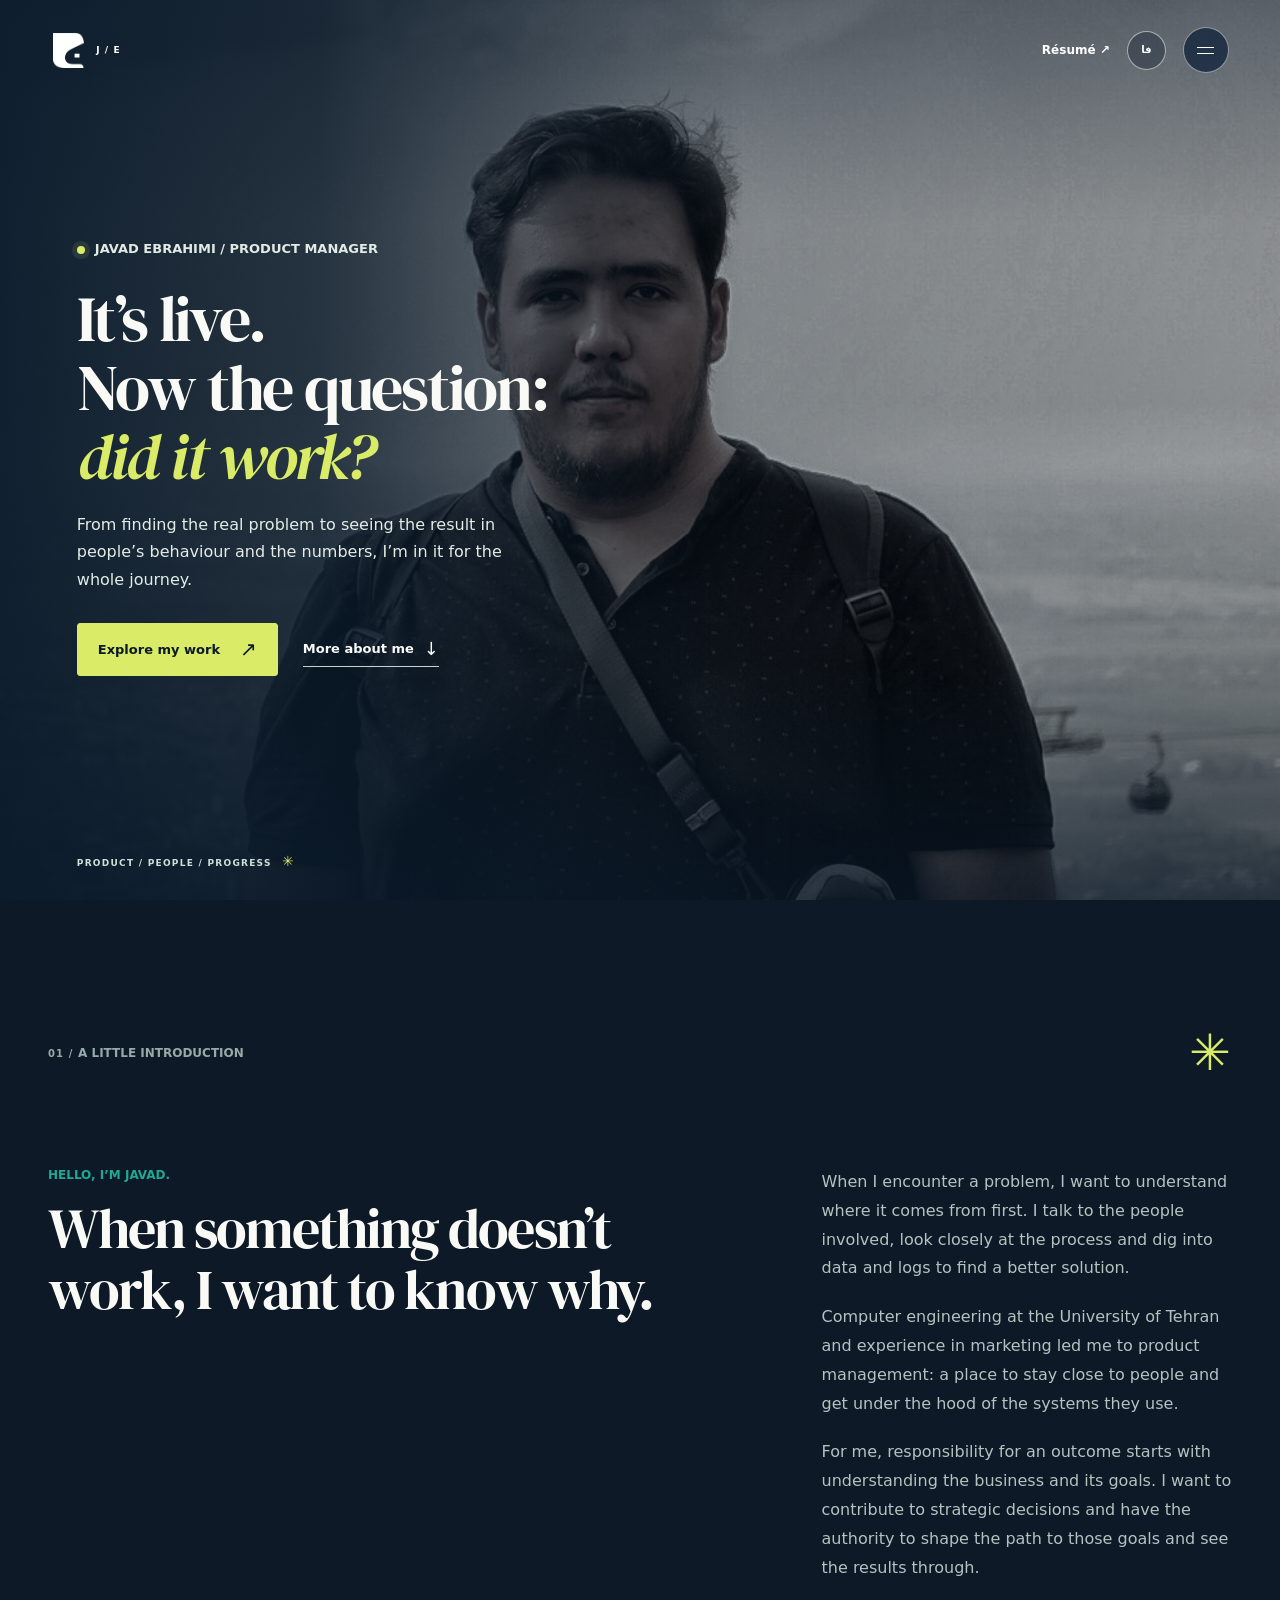
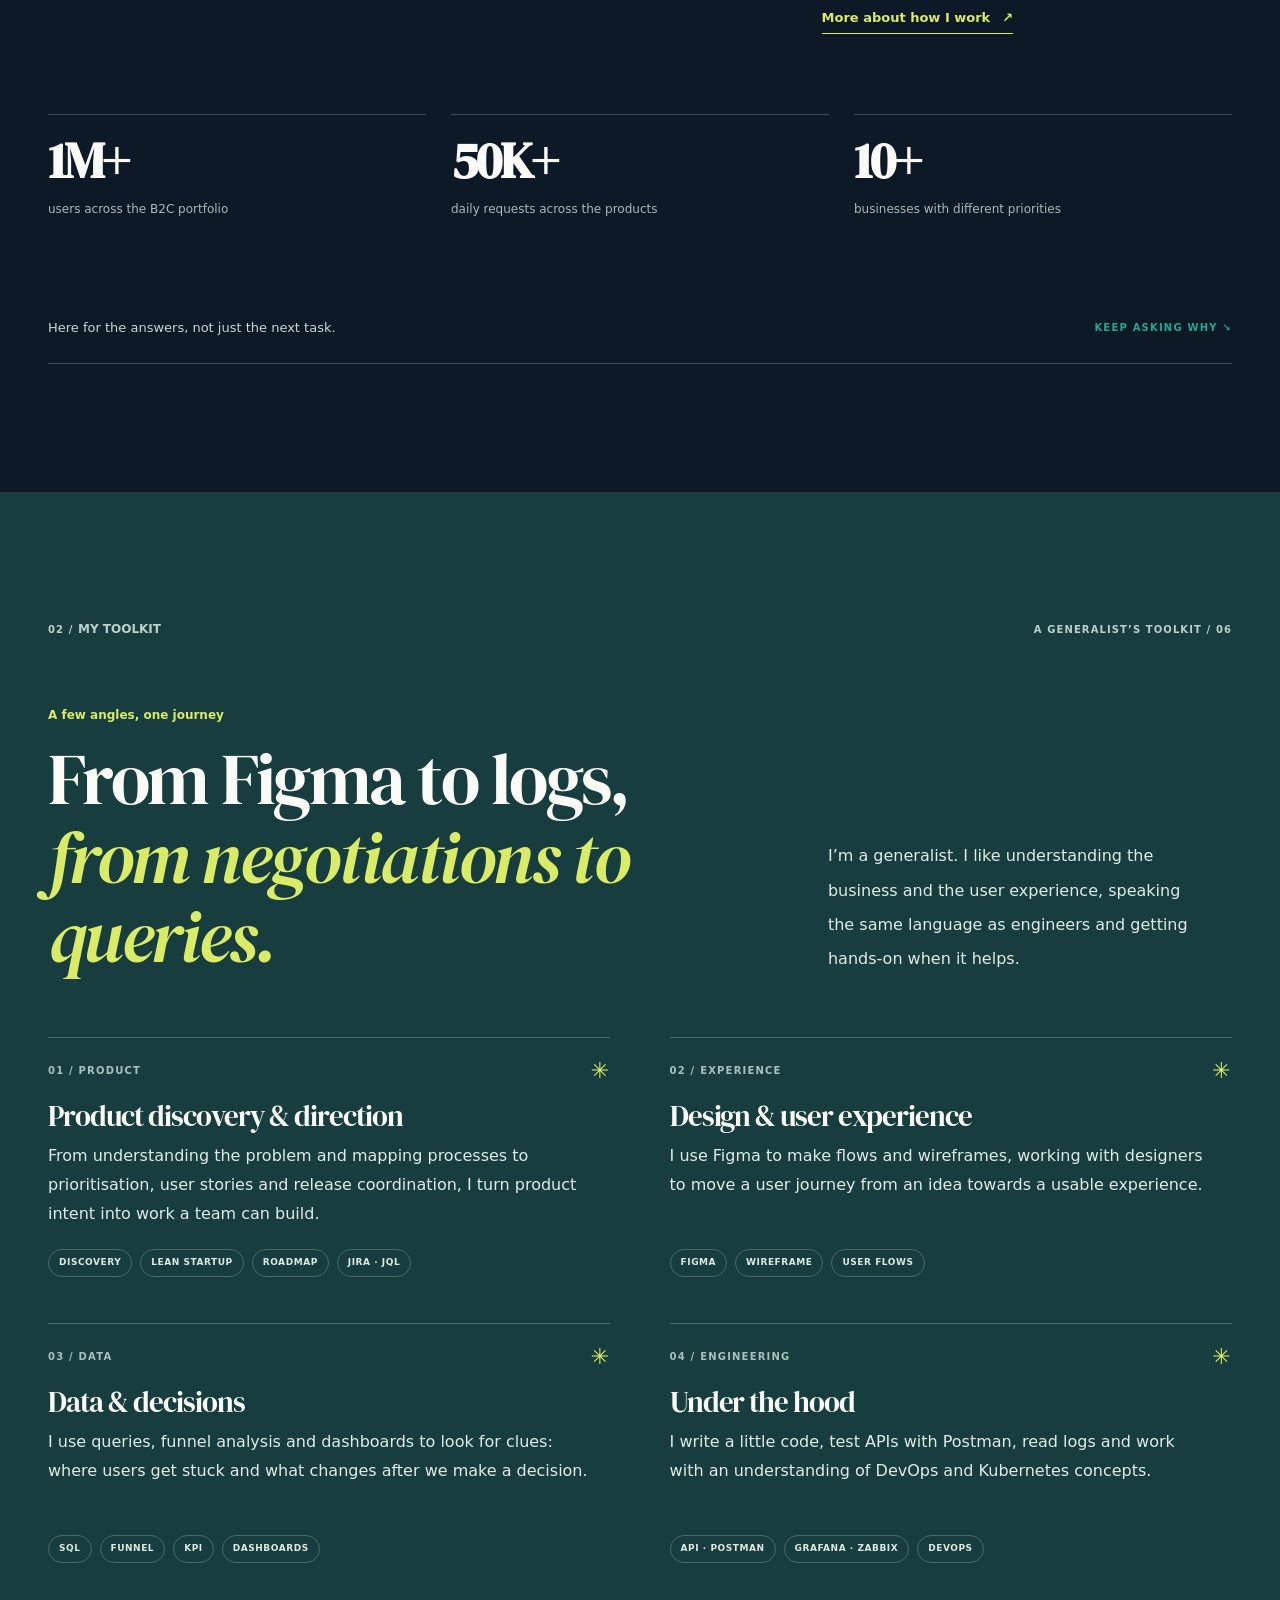
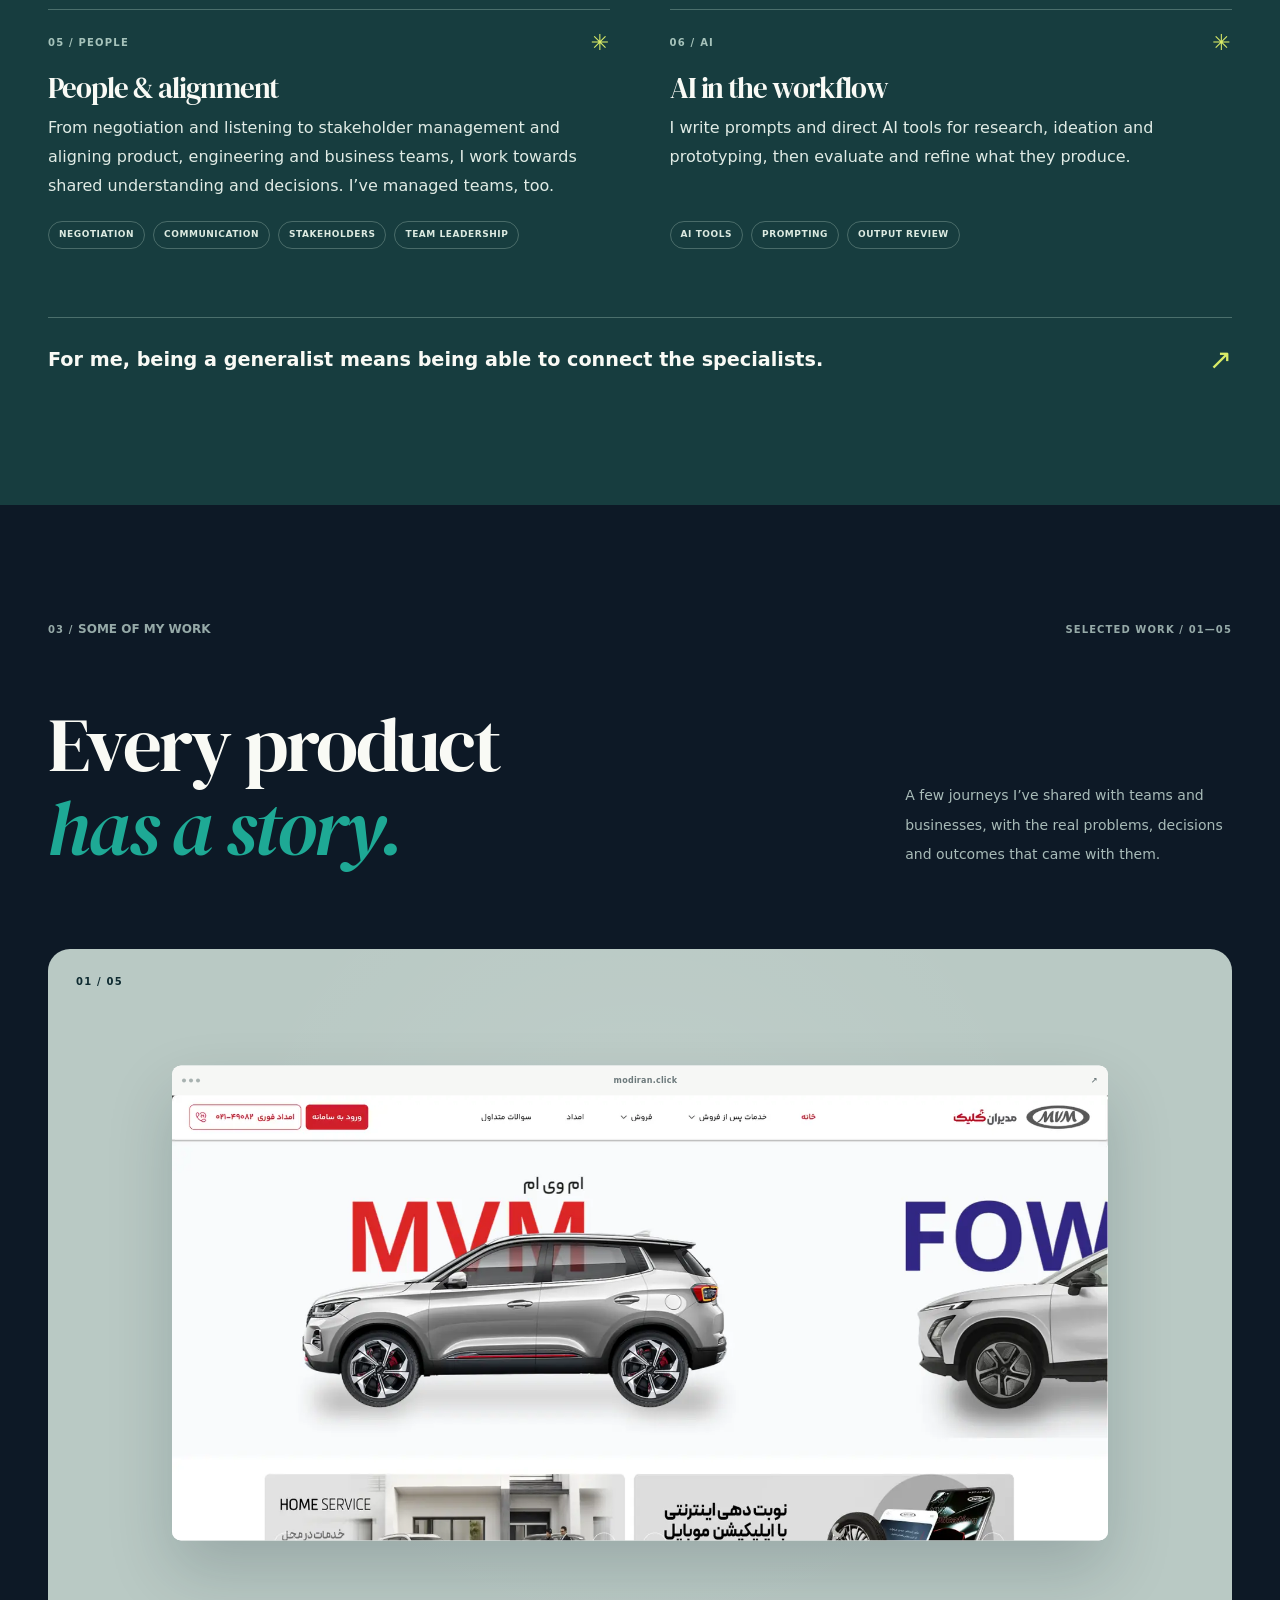
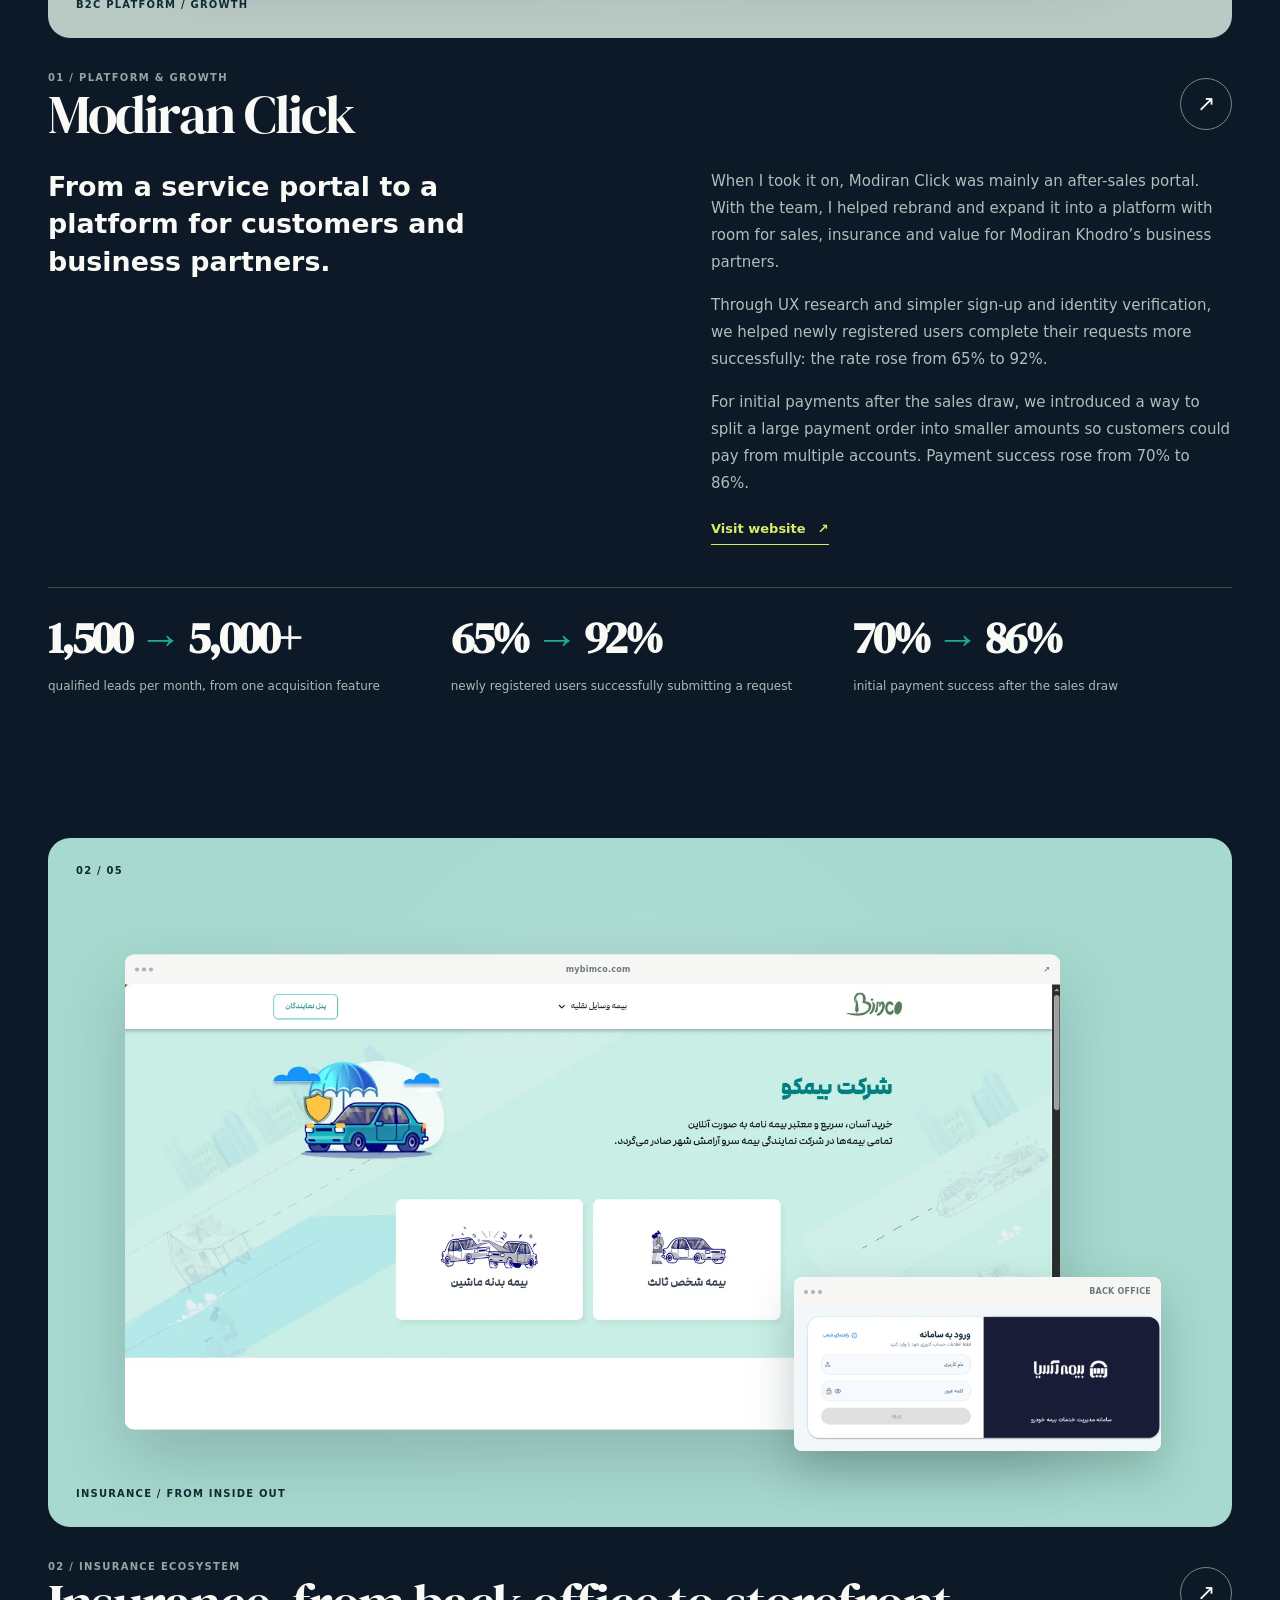
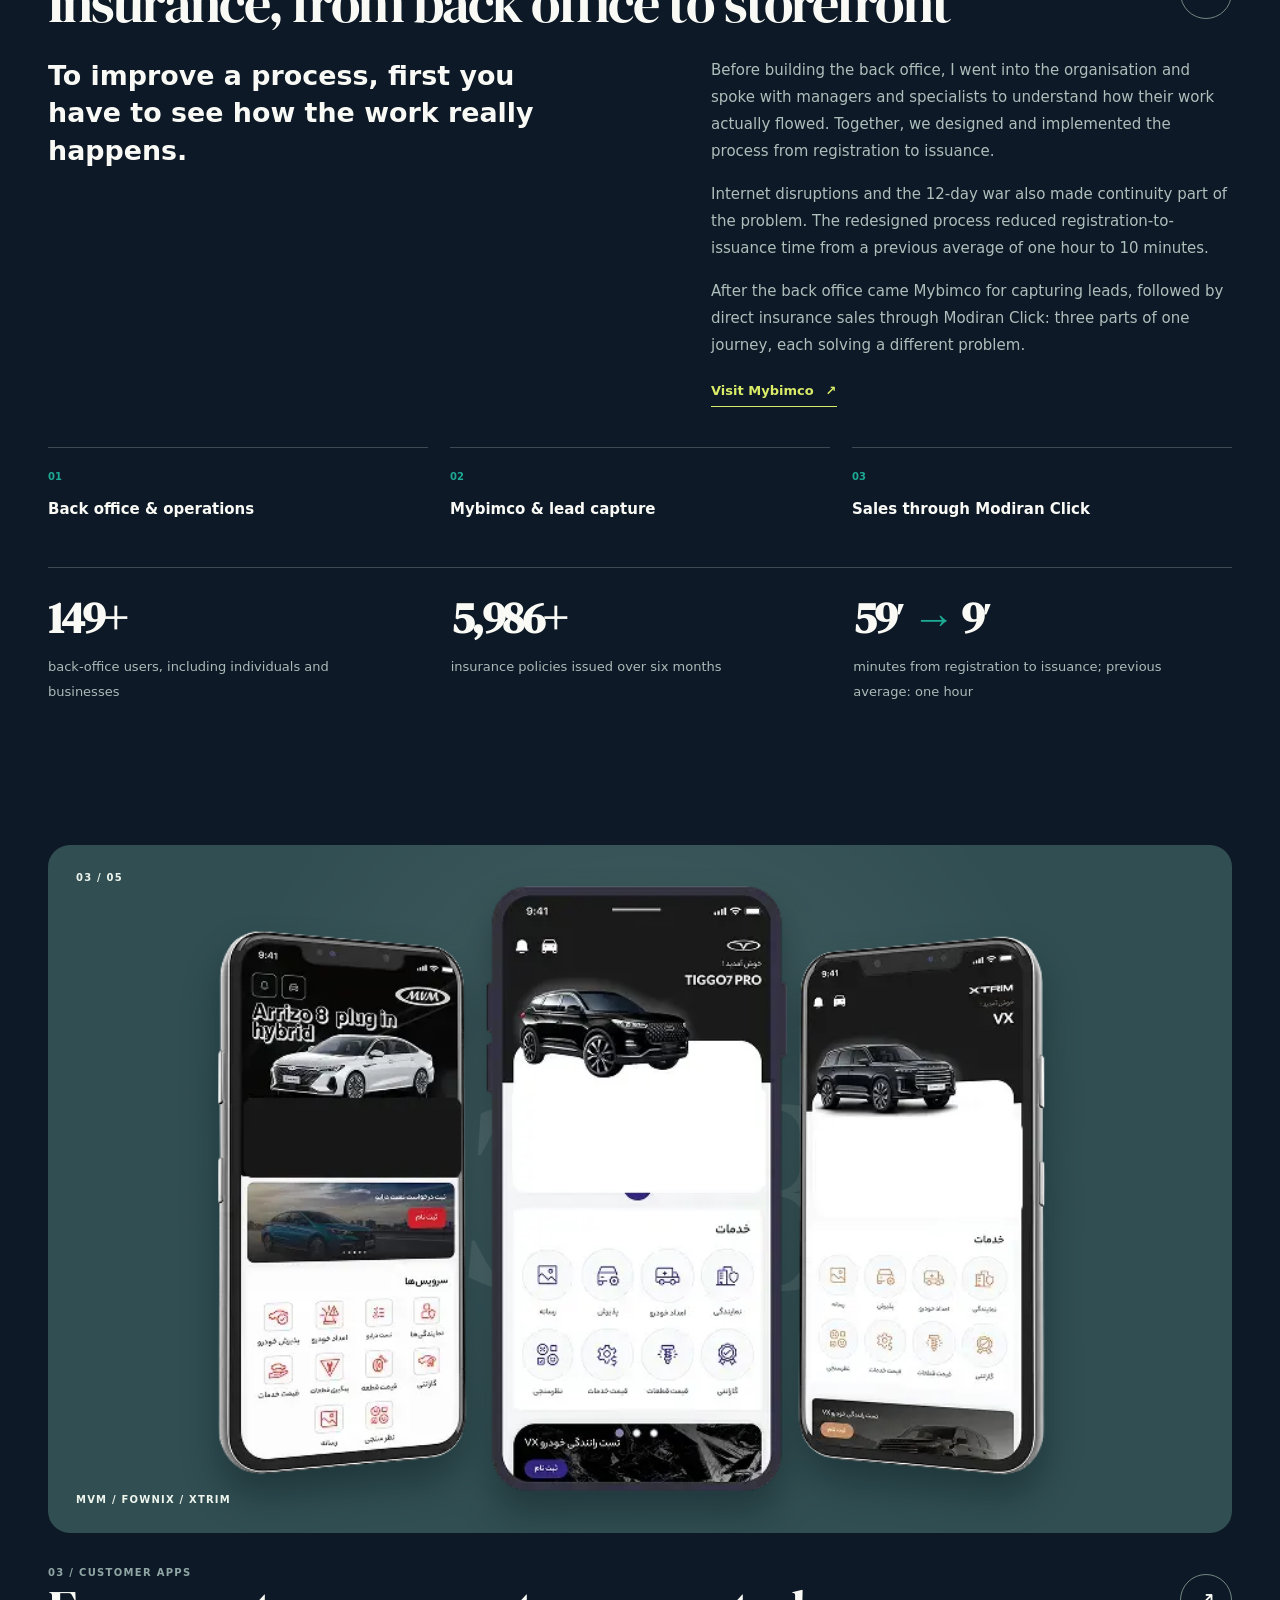
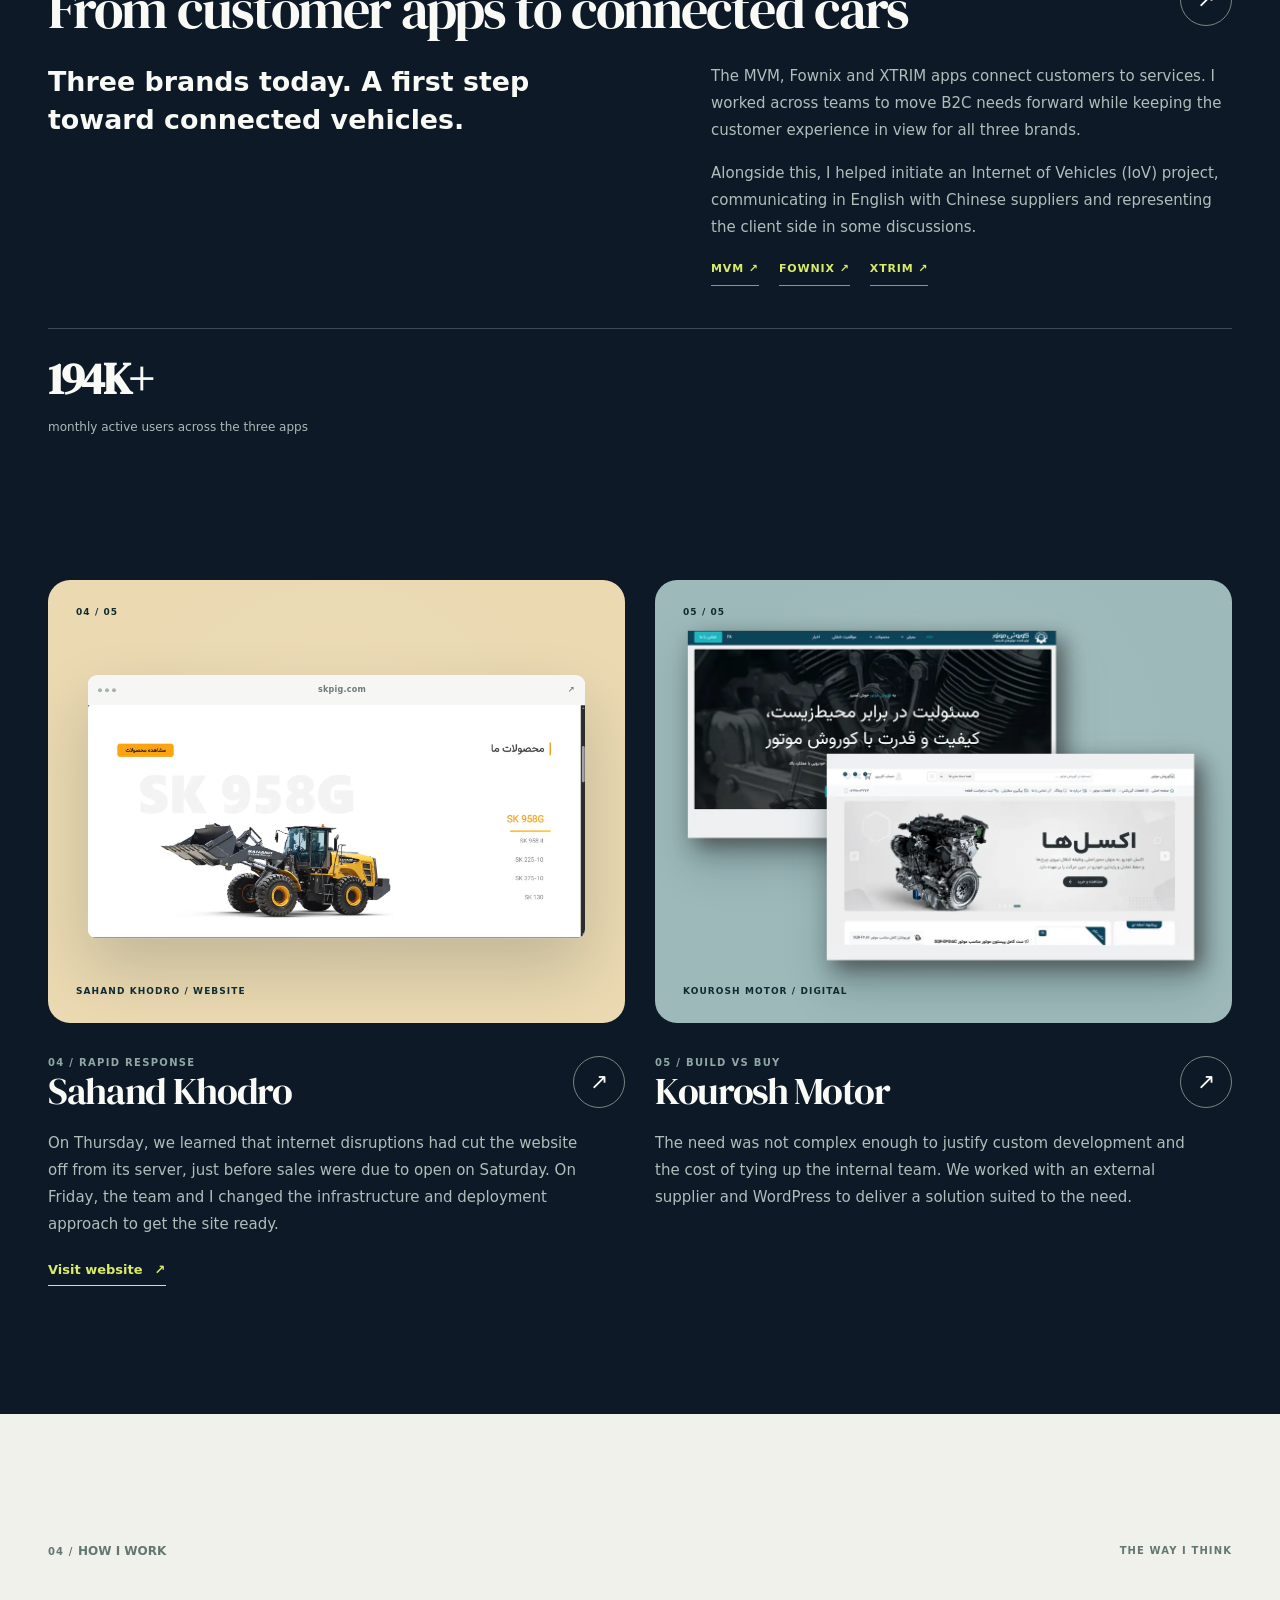
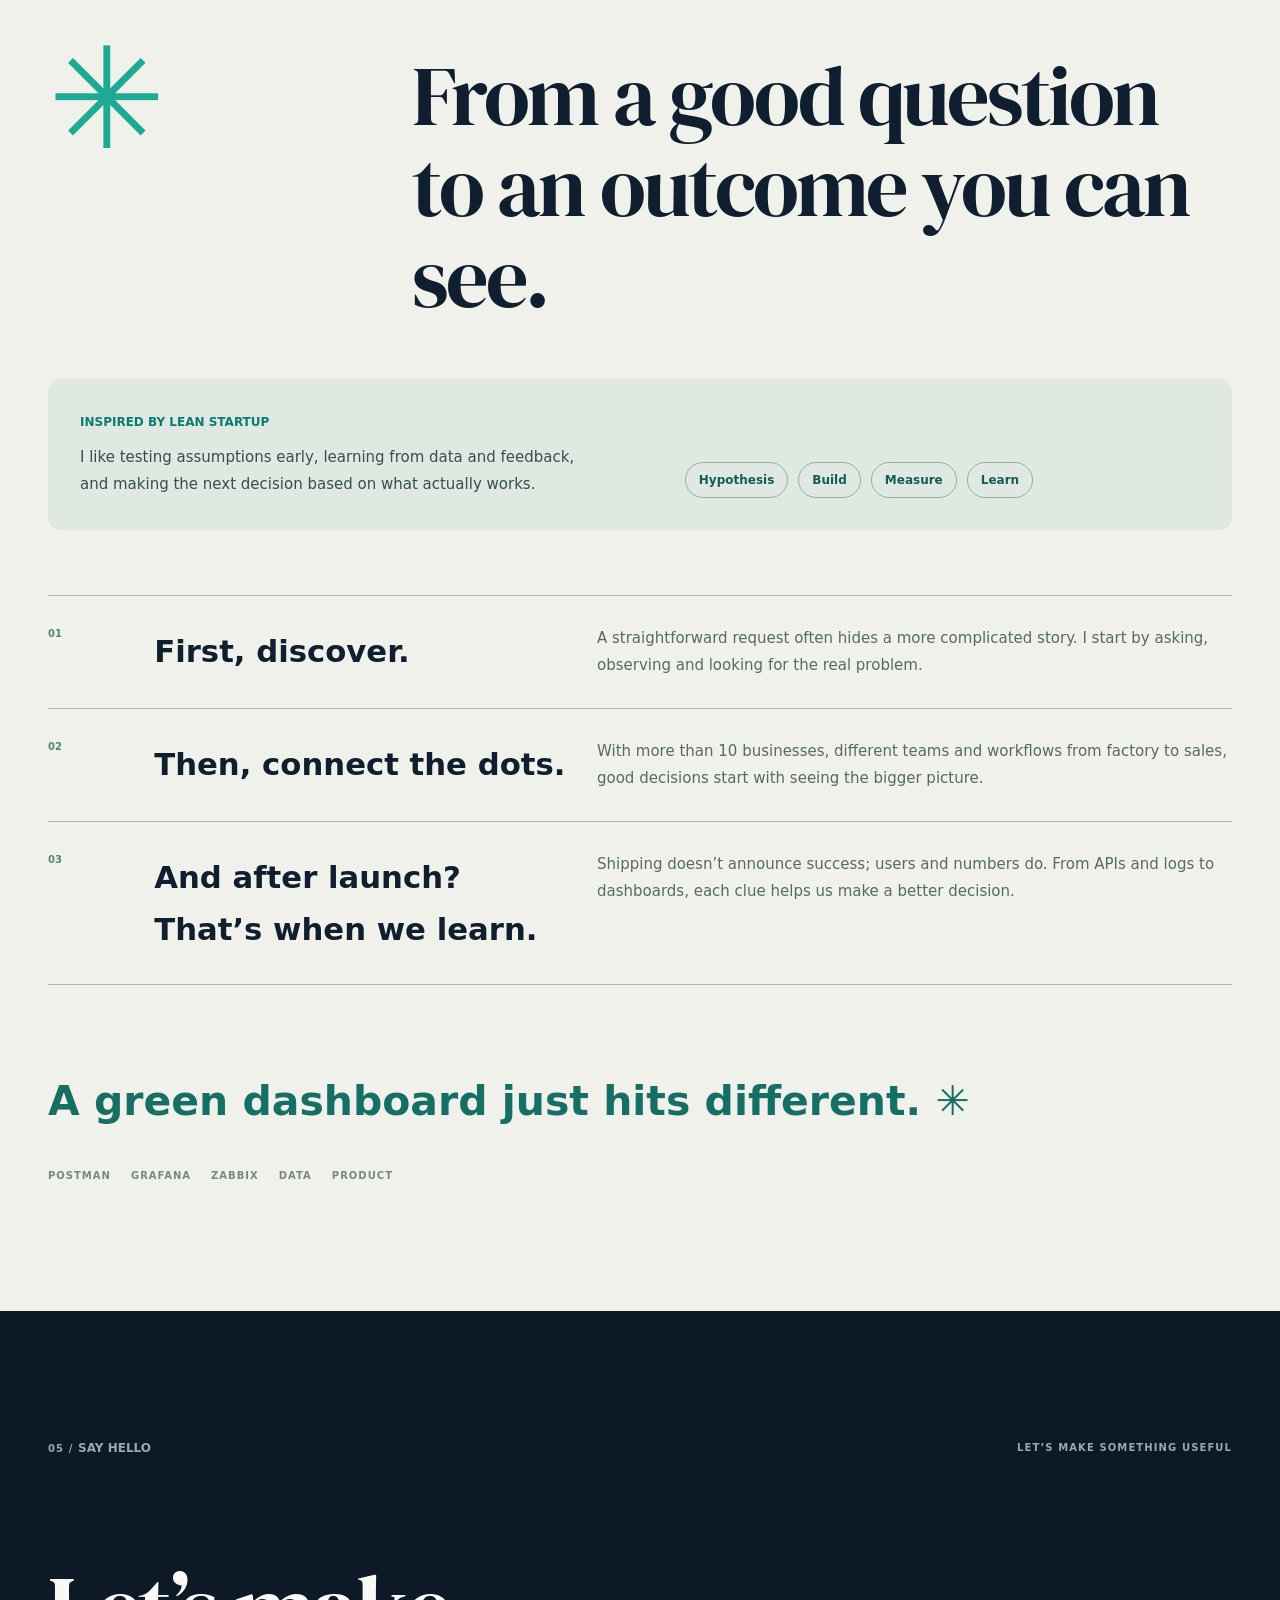
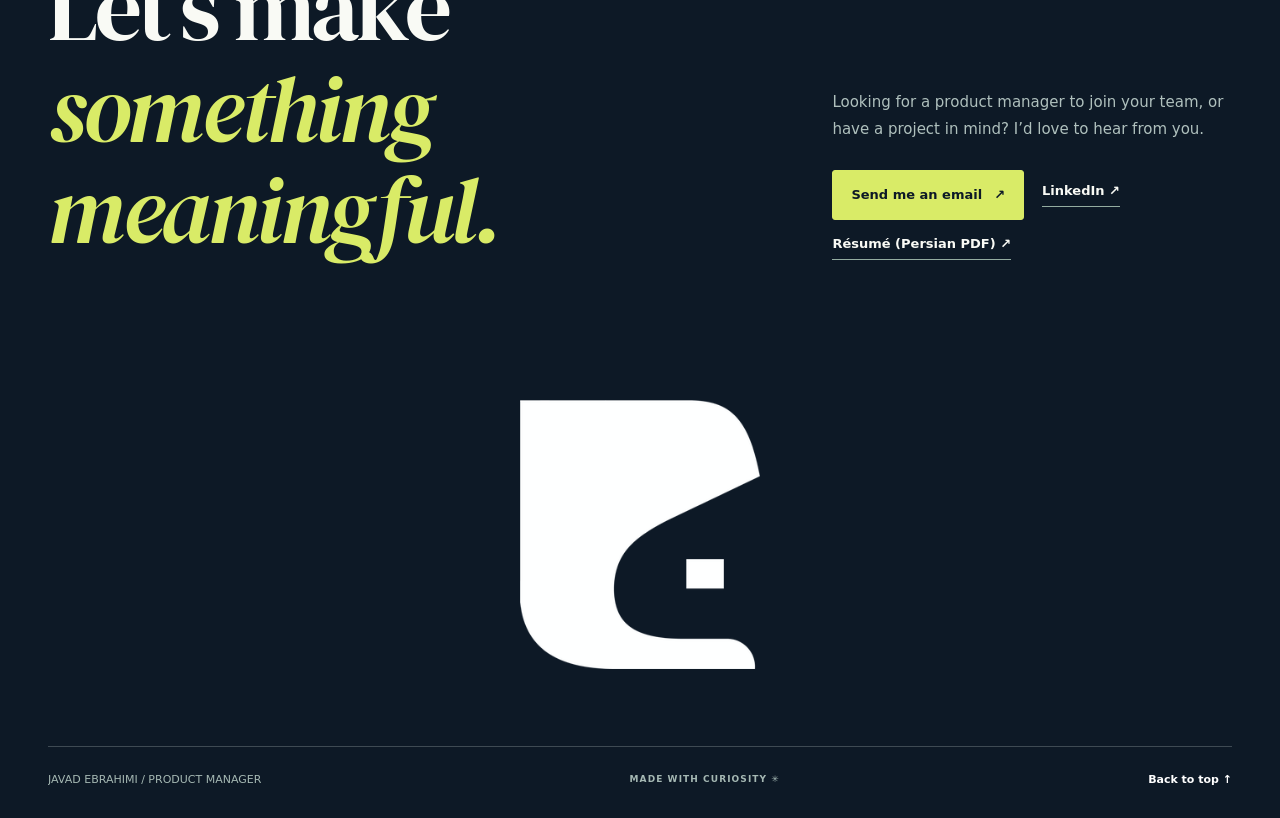
==== en/index.html @ b936a775 "Expand project stories and add English route" ====
<!doctype html>
<html lang="en" dir="ltr" class="no-js">
<head>
  <meta charset="utf-8">
  <meta name="viewport" content="width=device-width, initial-scale=1">
  <meta name="theme-color" content="#101f30">
  <meta name="description" content="Javad Ebrahimi, product manager: from asking the right question to seeing results in the real world.">
  <meta property="og:type" content="website">
  <meta property="og:title" content="Javad Ebrahimi — Product Manager">
  <meta property="og:description" content="Javad Ebrahimi, product manager: from asking the right question to seeing results in the real world.">
  <link rel="icon" type="image/png" href="../assets/images/brand-dark.png">
  <link rel="preload" href="../assets/fonts/Doran-VF.ttf" as="font" type="font/ttf" crossorigin>
  <link rel="preload" href="../assets/portfolio-v3/javad-hero.jpg" as="image" fetchpriority="high">
  <link rel="stylesheet" href="../styles.css">
  <title>Javad Ebrahimi — Product Manager</title>
  <script>document.documentElement.classList.replace('no-js','js');</script>
  <script src="../script.js" defer></script>
</head>
<body>
<a href="#main" class="skip-link" data-i18n="skip">Skip to main content</a>
<div class="loader" id="loader" aria-hidden="true">
  <div class="loader-top"><img src="../assets/images/brand-light.png" alt=""><span>JAVAD EBRAHIMI / PORTFOLIO</span><span>EST. CURIOSITY</span></div>
  <div class="loader-main" dir="ltr"><span class="loader-outline">javad.</span><span class="loader-fill" id="loader-fill">javad.</span></div>
  <div class="loader-bottom"><span data-i18n="loadingNote">Javad’s around here somewhere. Let me get him…</span><span dir="ltr"><span id="loader-count">00</span> / 100</span></div>
  <div class="loader-line"><span id="loader-line"></span></div>
</div>
<header class="site-header" id="site-header">
  <a class="mark" href="#top" aria-label="Javad Ebrahimi, home" data-i18n-aria="homeAria"><img src="../assets/images/brand-light.png" alt=""><span>J / E</span></a>
  <div class="header-right"><a class="header-cv" href="../assets/portfolio-v3/javad-cv-fa.pdf" target="_blank" rel="noopener noreferrer"><span data-i18n="cv">Résumé</span> ↗</a><button class="lang-switch" id="language-toggle" type="button" aria-label="تغییر زبان به فارسی">فا</button><button class="menu-button" id="menu-toggle" type="button" aria-label="باز کردن منو" aria-expanded="false" aria-controls="site-menu"><span></span><span></span></button></div>
  <nav class="site-menu" id="site-menu" aria-label="Main navigation" data-i18n-aria="navAria"><a href="#about"><small>01</small><span data-i18n="navAbout">About</span><b>↗</b></a><a href="#skills"><small>02</small><span data-i18n="navSkills">Skills</span><b>↗</b></a><a href="#work"><small>03</small><span data-i18n="navWork">Work</span><b>↗</b></a><a href="#approach"><small>04</small><span data-i18n="navApproach">Approach</span><b>↗</b></a><a href="#contact"><small>05</small><span data-i18n="navContact">Contact</span><b>↗</b></a></nav>
</header>
<main id="main">
  <section class="hero" id="top" aria-labelledby="hero-title">
    <div class="hero-content">
      <p class="hero-kicker"><span class="hero-dot" aria-hidden="true"></span><span data-i18n="heroKicker">JAVAD EBRAHIMI / PRODUCT MANAGER</span></p>
      <h1 id="hero-title"><span data-i18n="heroLine1">It’s live.</span><br><span data-i18n="heroLine2">Now the question:</span><br><em data-i18n="heroLine3">did it work?</em></h1>
      <p class="hero-lede" data-i18n="heroLede">From finding the real problem to seeing the result in people’s behaviour and the numbers, I’m in it for the whole journey.</p>
      <div class="hero-actions"><a class="hero-primary" href="#work"><span data-i18n="heroPrimary">Explore my work</span><span aria-hidden="true">↗</span></a><a class="hero-secondary" href="#about"><span data-i18n="heroSecondary">More about me</span><span aria-hidden="true">↓</span></a></div>
      <p class="hero-signature" dir="ltr">PRODUCT / PEOPLE / PROGRESS <span>✳</span></p>
    </div>
    <div class="hero-portrait"><img src="../assets/portfolio-v3/javad-hero.jpg" alt="Portrait of Javad Ebrahimi" data-i18n-alt="heroPhotoAlt" fetchpriority="high" width="1080" height="700"></div>
  </section>

  <section class="intro section shell" id="about" aria-labelledby="intro-title">
    <div class="section-top reveal"><span>01 / <span data-i18n="aboutLabel">A LITTLE INTRODUCTION</span></span><span class="tiny-star" aria-hidden="true">✳</span></div>
    <div class="intro-grid"><div class="reveal"><p class="eyebrow" data-i18n="introEyebrow">HELLO, I’M JAVAD.</p><h2 id="intro-title" data-i18n="introTitle">When something doesn’t work, I want to know why.</h2></div><div class="intro-copy reveal"><p data-i18n="introBody1">When I encounter a problem, I want to understand where it comes from first. I talk to the people involved, look closely at the process and dig into data and logs to find a better solution.</p><p data-i18n="introBody2">Computer engineering at the University of Tehran and experience in marketing led me to product management: a place to stay close to people and get under the hood of the systems they use.</p><p data-i18n="introBody3">For me, responsibility for an outcome starts with understanding the business and its goals. I want to contribute to strategic decisions and have the authority to shape the path to those goals and see the results through.</p><a class="text-link" href="#approach"><span data-i18n="introLink">More about how I work</span> <span>↗</span></a></div></div>
    <div class="scale-line reveal"><div><strong dir="ltr"><b data-count="1" data-precision="1" data-suffix="M+">1M+</b></strong><span data-i18n="scaleUsers">users across the B2C portfolio</span></div><div><strong dir="ltr"><b data-count="50" data-suffix="K+">50K+</b></strong><span data-i18n="scaleRequests">daily requests across the products</span></div><div><strong dir="ltr"><b data-count="10" data-suffix="+">10+</b></strong><span data-i18n="scaleClients">businesses with different priorities</span></div></div>
    <div class="intro-foot reveal"><span data-i18n="introFoot">Here for the answers, not just the next task.</span><span dir="ltr">KEEP ASKING WHY ↘</span></div>
  </section>

  <section class="skills section" id="skills" aria-labelledby="skills-title"><div class="shell">
    <div class="section-top skills-top reveal"><span>02 / <span data-i18n="skillsLabel">MY TOOLKIT</span></span><span dir="ltr">A GENERALIST’S TOOLKIT / 06</span></div>
    <div class="skills-heading reveal"><div><p class="skills-kicker" data-i18n="skillsKicker">A few angles, one journey</p><h2 id="skills-title"><span data-i18n="skillsTitle1">From Figma to logs,</span><br><em data-i18n="skillsTitle2">from negotiations to queries.</em></h2></div><p class="skills-intro" data-i18n="skillsIntro">I’m a generalist. I like understanding the business and the user experience, speaking the same language as engineers and getting hands-on when it helps.</p></div>
    <div class="skills-grid">
      <article class="skill-card reveal"><div class="skill-card-head"><span>01 / PRODUCT</span><span aria-hidden="true">✳</span></div><h3 data-i18n="skillProductTitle">Product discovery &amp; direction</h3><p data-i18n="skillProductBody">From understanding the problem and mapping processes to prioritisation, user stories and release coordination, I turn product intent into work a team can build.</p><ul class="skill-tags" aria-label="Product skills" data-i18n-aria="skillAriaProduct"><li>DISCOVERY</li><li>LEAN STARTUP</li><li>ROADMAP</li><li>JIRA · JQL</li></ul></article>
      <article class="skill-card reveal"><div class="skill-card-head"><span>02 / EXPERIENCE</span><span aria-hidden="true">✳</span></div><h3 data-i18n="skillDesignTitle">Design &amp; user experience</h3><p data-i18n="skillDesignBody">I use Figma to make flows and wireframes, working with designers to move a user journey from an idea towards a usable experience.</p><ul class="skill-tags" aria-label="Design skills" data-i18n-aria="skillAriaDesign"><li>FIGMA</li><li>WIREFRAME</li><li>USER FLOWS</li></ul></article>
      <article class="skill-card reveal"><div class="skill-card-head"><span>03 / DATA</span><span aria-hidden="true">✳</span></div><h3 data-i18n="skillDataTitle">Data &amp; decisions</h3><p data-i18n="skillDataBody">I use queries, funnel analysis and dashboards to look for clues: where users get stuck and what changes after we make a decision.</p><ul class="skill-tags" aria-label="Data skills" data-i18n-aria="skillAriaData"><li>SQL</li><li>FUNNEL</li><li>KPI</li><li>DASHBOARDS</li></ul></article>
      <article class="skill-card reveal"><div class="skill-card-head"><span>04 / ENGINEERING</span><span aria-hidden="true">✳</span></div><h3 data-i18n="skillTechTitle">Under the hood</h3><p data-i18n="skillTechBody">I write a little code, test APIs with Postman, read logs and work with an understanding of DevOps and Kubernetes concepts.</p><ul class="skill-tags" aria-label="Technical skills" data-i18n-aria="skillAriaTech"><li>API · POSTMAN</li><li>GRAFANA · ZABBIX</li><li>DEVOPS</li></ul></article>
      <article class="skill-card reveal"><div class="skill-card-head"><span>05 / PEOPLE</span><span aria-hidden="true">✳</span></div><h3 data-i18n="skillPeopleTitle">People &amp; alignment</h3><p data-i18n="skillPeopleBody">From negotiation and listening to stakeholder management and aligning product, engineering and business teams, I work towards shared understanding and decisions. I’ve managed teams, too.</p><ul class="skill-tags" aria-label="People skills" data-i18n-aria="skillAriaPeople"><li>NEGOTIATION</li><li>COMMUNICATION</li><li>STAKEHOLDERS</li><li>TEAM LEADERSHIP</li></ul></article>
      <article class="skill-card reveal"><div class="skill-card-head"><span>06 / AI</span><span aria-hidden="true">✳</span></div><h3 data-i18n="skillAiTitle">AI in the workflow</h3><p data-i18n="skillAiBody">I write prompts and direct AI tools for research, ideation and prototyping, then evaluate and refine what they produce.</p><ul class="skill-tags" aria-label="AI skills" data-i18n-aria="skillAriaAi"><li>AI TOOLS</li><li>PROMPTING</li><li>OUTPUT REVIEW</li></ul></article>
    </div>
    <p class="skills-note reveal"><span data-i18n="skillsNote">For me, being a generalist means being able to connect the specialists.</span><span aria-hidden="true">↗</span></p>
  </div></section>

  <section class="work section shell" id="work" aria-labelledby="work-title">
    <div class="section-top reveal"><span>03 / <span data-i18n="workLabel">SOME OF MY WORK</span></span><span dir="ltr">SELECTED WORK / 01—05</span></div>
    <div class="work-heading reveal"><h2 id="work-title"><span data-i18n="workTitleA">Every product</span><br><em data-i18n="workTitleB">has a story.</em></h2><p data-i18n="workIntro">A few journeys I’ve shared with teams and businesses, with the real problems, decisions and outcomes that came with them.</p></div>

    <article class="case reveal" id="modiran-case">
      <a class="case-cover cover-click" href="#modiran-story" aria-label="Explore the Modiran Click story" data-i18n-aria="clickCoverAria"><div class="cover-no">01 / 05</div><div class="browser-window"><div class="browser-bar" dir="ltr"><span class="dots"><i></i><i></i><i></i></span><span>modiran.click</span><span>↗</span></div><img src="../assets/portfolio-v3/modiran-home.webp" alt="The full Modiran Click home page" data-i18n-alt="clickAlt" loading="lazy"></div><div class="cover-label" dir="ltr">B2C PLATFORM / GROWTH</div><span class="pointer-bubble" aria-hidden="true">↗</span></a>
      <div class="case-title"><div><span class="case-meta">01 / PLATFORM &amp; GROWTH</span><h3 data-i18n="clickTitle">Modiran Click</h3></div><span class="case-arrow" aria-hidden="true">↗</span></div>
      <div class="case-story" id="modiran-story"><p class="case-headline" data-i18n="clickHeadline">From a service portal to a platform for customers and business partners.</p><div class="case-copy"><p data-i18n="clickBody">When I took it on, Modiran Click was mainly an after-sales portal. With the team, I helped rebrand and expand it into a platform with room for sales, insurance and value for Modiran Khodro’s business partners.</p><p data-i18n="clickBody2">Through UX research and simpler sign-up and identity verification, we helped newly registered users complete their requests more successfully: the rate rose from 65% to 92%.</p><p data-i18n="clickPayment">For initial payments after the sales draw, we introduced a way to split a large payment order into smaller amounts so customers could pay from multiple accounts. Payment success rose from 70% to 86%.</p><a class="text-link" href="https://modiran.click" target="_blank" rel="noopener noreferrer"><span data-i18n="visit">Visit website</span> ↗</a></div></div>
      <div class="stats"><div><strong dir="ltr"><b data-count="1500">1,500</b> <i>→</i> <b data-count="5000" data-suffix="+">5,000+</b></strong><span data-i18n="clickStat1">qualified leads per month, from one acquisition feature</span></div><div><strong dir="ltr"><b data-count="65" data-suffix="%">65%</b> <i>→</i> <b data-count="92" data-suffix="%">92%</b></strong><span data-i18n="clickStat2">newly registered users successfully submitting a request</span></div><div><strong dir="ltr"><b data-count="70" data-suffix="%">70%</b> <i>→</i> <b data-count="86" data-suffix="%">86%</b></strong><span data-i18n="clickStat3">initial payment success after the sales draw</span></div></div>
    </article>

    <article class="case reveal" id="insurance-case">
      <a class="case-cover cover-insurance" href="#insurance-story" aria-label="Explore the insurance story" data-i18n-aria="insuranceCoverAria"><div class="cover-no">02 / 05</div><div class="browser-window"><div class="browser-bar" dir="ltr"><span class="dots"><i></i><i></i><i></i></span><span>mybimco.com</span><span>↗</span></div><img src="../assets/portfolio-v3/mybimco.webp" alt="Mybimco home page" data-i18n-alt="insuranceAlt" loading="lazy"></div><div class="floating-window"><div class="browser-bar" dir="ltr"><span class="dots"><i></i><i></i><i></i></span><span>BACK OFFICE</span></div><img src="../assets/portfolio-v3/insurance-office.webp" alt="Insurance back-office sign-in screen" data-i18n-alt="officeAlt" loading="lazy"></div><div class="cover-label" dir="ltr">INSURANCE / FROM INSIDE OUT</div><span class="pointer-bubble" aria-hidden="true">↗</span></a>
      <div class="case-title"><div><span class="case-meta">02 / INSURANCE ECOSYSTEM</span><h3 data-i18n="insuranceTitle">Insurance, from back office to storefront</h3></div><span class="case-arrow" aria-hidden="true">↗</span></div>
      <div class="case-story" id="insurance-story"><p class="case-headline" data-i18n="insuranceHeadline">To improve a process, first you have to see how the work really happens.</p><div class="case-copy"><p data-i18n="insuranceBody">Before building the back office, I went into the organisation and spoke with managers and specialists to understand how their work actually flowed. Together, we designed and implemented the process from registration to issuance.</p><p data-i18n="insuranceBody2">Internet disruptions and the 12-day war also made continuity part of the problem. The redesigned process reduced registration-to-issuance time from a previous average of one hour to 10 minutes.</p><p data-i18n="insuranceBody3">After the back office came Mybimco for capturing leads, followed by direct insurance sales through Modiran Click: three parts of one journey, each solving a different problem.</p><a class="text-link" href="https://mybimco.com" target="_blank" rel="noopener noreferrer"><span data-i18n="visitBimco">Visit Mybimco</span> ↗</a></div></div>
      <div class="case-sequence"><div><span>01</span><b data-i18n="phase1">Back office &amp; operations</b></div><div><span>02</span><b data-i18n="phase2">Mybimco &amp; lead capture</b></div><div><span>03</span><b data-i18n="phase3">Sales through Modiran Click</b></div></div>
      <div class="stats insurance-stats" role="group" aria-label="Insurance product outcomes" data-i18n-aria="insuranceStatsAria">
        <div><strong dir="ltr"><b data-count="150" data-suffix="+">150+</b></strong><span data-i18n="insuranceStatUsers">back-office users, including individuals and businesses</span></div>
        <div><strong dir="ltr"><b data-count="6000" data-suffix="+">6,000+</b></strong><span data-i18n="insuranceStatPolicies">insurance policies issued over six months</span></div>
        <div><strong dir="ltr"><b data-count="60" data-suffix="′">60′</b> <i>→</i> <b data-count="10" data-suffix="′">10′</b></strong><span data-i18n="insuranceStatTime">minutes from registration to issuance; previous average: one hour</span></div>
      </div>
    </article>

    <article class="case reveal" id="apps-case">
      <a class="case-cover cover-apps" href="#apps-story" aria-label="Explore the customer apps story" data-i18n-aria="appsCoverAria"><div class="cover-no">03 / 05</div><div class="cover-giant" aria-hidden="true">3 / 3</div><img class="phone-image" src="../assets/portfolio-v3/apps-masked.webp" alt="Three customer apps with account information concealed" data-i18n-alt="appsAlt" loading="lazy"><div class="cover-label" dir="ltr">MVM / FOWNIX / XTRIM</div><span class="pointer-bubble" aria-hidden="true">↗</span></a>
      <div class="case-title"><div><span class="case-meta">03 / CUSTOMER APPS</span><h3 data-i18n="appsTitle">From customer apps to connected cars</h3></div><span class="case-arrow" aria-hidden="true">↗</span></div>
      <div class="case-story" id="apps-story"><p class="case-headline" data-i18n="appsHeadline">Three brands today. A first step toward connected vehicles.</p><div class="case-copy"><p data-i18n="appsBody">The MVM, Fownix and XTRIM apps connect customers to services. I worked across teams to move B2C needs forward while keeping the customer experience in view for all three brands.</p><p data-i18n="appsIov">Alongside this, I helped initiate an Internet of Vehicles (IoV) project, communicating in English with Chinese suppliers and representing the client side in some discussions.</p><div class="inline-links" dir="ltr"><a href="https://app.mvmco.ir" target="_blank" rel="noopener noreferrer">MVM ↗</a><a href="https://app.fownix.com" target="_blank" rel="noopener noreferrer">FOWNIX ↗</a><a href="https://app.xtrimcars.com" target="_blank" rel="noopener noreferrer">XTRIM ↗</a></div></div></div>
      <div class="stats one-stat"><div><strong dir="ltr"><b data-count="200" data-suffix="K+">200K+</b></strong><span data-i18n="appsStat">monthly active users across the three apps</span></div></div>
    </article>

    <div class="paired-cases"><article class="case reveal" id="sahand-case"><a class="case-cover cover-sahand" href="#sahand-story" aria-label="Explore the Sahand Khodro website project" data-i18n-aria="sahandAria"><div class="cover-no">04 / 05</div><div class="browser-window"><div class="browser-bar" dir="ltr"><span class="dots"><i></i><i></i><i></i></span><span>skpig.com</span><span>↗</span></div><img src="../assets/portfolio-v3/industrial.webp" alt="Full product section of the Sahand Khodro website" data-i18n-alt="sahandAlt" loading="lazy"></div><div class="cover-label" dir="ltr">SAHAND KHODRO / WEBSITE</div><span class="pointer-bubble" aria-hidden="true">↗</span></a><div class="case-title"><div><span class="case-meta">04 / RAPID RESPONSE</span><h3 data-i18n="sahandTitle">Sahand Khodro</h3></div><span class="case-arrow" aria-hidden="true">↗</span></div><div id="sahand-story" class="small-story"><p data-i18n="sahandBody">On Thursday, we learned that internet disruptions had cut the website off from its server, just before sales were due to open on Saturday. On Friday, the team and I changed the infrastructure and deployment approach to get the site ready.</p><a class="text-link" href="https://skpig.com" target="_blank" rel="noopener noreferrer"><span data-i18n="visit">Visit website</span> ↗</a></div></article>
    <article class="case reveal" id="kourosh-case"><a class="case-cover cover-kourosh" href="#kourosh-story" aria-label="Explore the Kourosh Motor project" data-i18n-aria="kouroshAria"><div class="cover-no">05 / 05</div><img class="kourosh-first" src="../assets/portfolio-v3/kourosh-corporate.webp" alt="Kourosh Motor corporate website" data-i18n-alt="kouroshAlt" loading="lazy"><img class="kourosh-second" src="../assets/portfolio-v3/kourosh-shop.webp" alt="Kourosh Motor online store" data-i18n-alt="kouroshShopAlt" loading="lazy"><div class="cover-label" dir="ltr">KOUROSH MOTOR / DIGITAL</div><span class="pointer-bubble" aria-hidden="true">↗</span></a><div class="case-title"><div><span class="case-meta">05 / BUILD VS BUY</span><h3 data-i18n="kouroshTitle">Kourosh Motor</h3></div><span class="case-arrow" aria-hidden="true">↗</span></div><div id="kourosh-story" class="small-story"><p data-i18n="kouroshBody">The need was not complex enough to justify custom development and the cost of tying up the internal team. We worked with an external supplier and WordPress to deliver a solution suited to the need.</p></div></article></div>
  </section>

  <section class="approach section" id="approach" aria-labelledby="approach-title"><div class="shell"><div class="section-top reveal"><span>04 / <span data-i18n="approachLabel">HOW I WORK</span></span><span dir="ltr">THE WAY I THINK</span></div><div class="approach-heading reveal"><span class="approach-star">✳</span><h2 id="approach-title" data-i18n="approachTitle">From a good question to an outcome you can see.</h2></div><div class="lean-framework reveal"><div><span class="lean-label" data-i18n="leanLabel">INSPIRED BY LEAN STARTUP</span><p data-i18n="leanBody">I like testing assumptions early, learning from data and feedback, and making the next decision based on what actually works.</p></div><ol class="lean-steps"><li data-i18n="leanHypothesis">Hypothesis</li><li data-i18n="leanBuild">Build</li><li data-i18n="leanMeasure">Measure</li><li data-i18n="leanLearn">Learn</li></ol></div><div class="approach-list"><div class="approach-row reveal"><span>01</span><h3 data-i18n="approach1Title">First, discover.</h3><p data-i18n="approach1Body">A straightforward request often hides a more complicated story. I start by asking, observing and looking for the real problem.</p></div><div class="approach-row reveal"><span>02</span><h3 data-i18n="approach2Title">Then, connect the dots.</h3><p data-i18n="approach2Body">With more than 10 businesses, different teams and workflows from factory to sales, good decisions start with seeing the bigger picture.</p></div><div class="approach-row reveal"><span>03</span><h3 data-i18n="approach3Title">And after launch? That’s when we learn.</h3><p data-i18n="approach3Body">Shipping doesn’t announce success; users and numbers do. From APIs and logs to dashboards, each clue helps us make a better decision.</p></div></div><p class="approach-punch reveal" data-i18n="punch">A green dashboard just hits different. ✳</p><div class="tool-line reveal"><span>POSTMAN</span><span>GRAFANA</span><span>ZABBIX</span><span>DATA</span><span>PRODUCT</span></div></div></section>

  <section class="contact section shell" id="contact" aria-labelledby="contact-title"><div class="section-top reveal"><span>05 / <span data-i18n="contactLabel">SAY HELLO</span></span><span dir="ltr">LET’S MAKE SOMETHING USEFUL</span></div><div class="contact-grid reveal"><h2 id="contact-title"><span data-i18n="contactTitle1">Let’s make</span><br><em data-i18n="contactTitle2">something meaningful.</em></h2><div><p data-i18n="contactBody">Looking for a product manager to join your team, or have a project in mind? I’d love to hear from you.</p><div class="contact-links"><a href="mailto:javad138212@gmail.com"><span data-i18n="contactMail">Send me an email</span> ↗</a><a href="https://www.linkedin.com/in/javad-ebrahimi-b08b9a247" target="_blank" rel="noopener noreferrer">LinkedIn ↗</a><a href="../assets/portfolio-v3/javad-cv-fa.pdf" target="_blank" rel="noopener noreferrer"><span data-i18n="cvFull">Résumé (Persian PDF)</span> ↗</a></div></div></div><div class="footer-brand" aria-hidden="true"><img src="../assets/images/brand-light.png" alt="" width="286" height="320" loading="lazy"></div><div class="footer-bottom"><span data-i18n="footerName">JAVAD EBRAHIMI / PRODUCT MANAGER</span><span dir="ltr">MADE WITH CURIOSITY ✳</span><a href="#top"><span data-i18n="backTop">Back to top</span> ↑</a></div></section>
</main>
</body>
</html>
---- styles.css ----
@font-face{font-family:Doran;src:url('./assets/fonts/Doran-VF.ttf') format('truetype');font-display:swap;font-weight:100 900}
@font-face{font-family:DMSerif;src:url('./assets/fonts/DMSerifDisplay-Regular.ttf') format('truetype');font-display:swap;font-weight:400}
@font-face{font-family:DMSerif;src:url('./assets/fonts/DMSerifDisplay-Italic.ttf') format('truetype');font-display:swap;font-style:italic}
:root{--ink:#101f30;--night:#0d1926;--navy:#14263d;--paper:#f1f1eb;--white:#f9faf5;--teal:#1ea995;--lime:#d9eb67;--grey:#a7b8b7;--line:rgba(235,247,239,.22);--body:Doran,system-ui,sans-serif;--display:Doran,system-ui,sans-serif;scroll-behavior:smooth;scroll-padding-top:100px}
html[lang=en]{--body:system-ui,-apple-system,BlinkMacSystemFont,'Segoe UI',sans-serif;--display:DMSerif,Georgia,serif}
*,*::before,*::after{box-sizing:border-box}body{margin:0;background:var(--night);color:var(--white);font-family:var(--body);font-weight:500;-webkit-font-smoothing:antialiased;overflow-x:hidden}img,svg{display:block;max-width:100%}a{color:inherit;text-decoration:none}button{font:inherit}h1,h2,h3,p,figure{margin:0}button,a{touch-action:manipulation}a:focus-visible,button:focus-visible{outline:3px solid var(--lime);outline-offset:5px}.shell{width:min(100% - 96px,1440px);margin-inline:auto}.section{padding-block:clamp(100px,10vw,160px)}.skip-link{position:fixed;z-index:1000;top:10px;inset-inline-start:10px;padding:12px 18px;background:var(--lime);color:var(--night);transform:translateY(-160%)}.skip-link:focus{transform:none}
/* A brief opening sequence, with a guaranteed exit in JavaScript. */
.loader{position:fixed;z-index:999;inset:0;background:#101f30;color:white;display:flex;align-items:center;justify-content:center;overflow:hidden;visibility:hidden;opacity:0}.js .loader:not(.is-finished){visibility:visible;opacity:1}.loader.is-leaving{transform:translateY(-102%);transition:transform .85s cubic-bezier(.76,0,.24,1)}.loader-top,.loader-bottom{position:absolute;inset-inline:clamp(24px,4vw,64px);display:flex;justify-content:space-between;align-items:center;gap:20px;font:700 10px/1.4 system-ui;letter-spacing:.11em}.loader-top{top:32px}.loader-top img{width:34px;height:34px;object-fit:contain}.loader-bottom{bottom:37px}.loader-bottom>span:first-child{font:600 14px/1.8 var(--body);letter-spacing:0}.loader-main{position:relative;white-space:nowrap;font:800 clamp(120px,28vw,420px)/.85 system-ui;letter-spacing:-.08em;padding-right:.08em}.loader-outline{-webkit-text-stroke:1px rgba(255,255,255,.35);color:transparent}.loader-fill{position:absolute;inset:0 auto auto 0;color:var(--white);clip-path:inset(0 calc(100% - var(--load,0%)) 0 0)}.loader-line{position:absolute;bottom:0;left:0;width:100%;height:3px;background:#ffffff22}.loader-line span{display:block;width:100%;height:100%;background:var(--lime);transform:scaleX(0);transform-origin:left}
.site-header{position:fixed;z-index:90;inset:0 0 auto;display:flex;justify-content:space-between;align-items:center;padding:27px clamp(24px,4vw,64px);color:#fff;pointer-events:none}.site-header>a,.site-header .header-right,.site-menu{pointer-events:auto}.mark{display:inline-flex;align-items:center;gap:10px}.mark img{width:35px;height:35px;object-fit:contain}.mark span{font:700 9px/1 system-ui;letter-spacing:.12em}.header-right{display:flex;gap:17px;align-items:center}.header-cv{font-size:12px;font-weight:750}.header-cv:hover{color:var(--lime)}.lang-switch{border:1px solid #ffffff8c;border-radius:50%;background:#101f3060;color:white;width:39px;height:39px;font:700 10px/1 system-ui;cursor:pointer}.lang-switch:hover{background:#fff;color:var(--night)}.menu-button{position:relative;z-index:2;width:46px;height:46px;border:1px solid #ffffff7d;background:#14263dc9;border-radius:50%;cursor:pointer;display:grid;place-content:center;gap:5px}.menu-button span{display:block;width:17px;height:1px;background:white;transition:transform .3s}.menu-button[aria-expanded=true] span:first-child{transform:translateY(3px) rotate(45deg)}.menu-button[aria-expanded=true] span:last-child{transform:translateY(-3px) rotate(-45deg)}.site-menu{position:absolute;top:18px;inset-inline-end:clamp(15px,3vw,46px);width:min(430px,calc(100vw - 30px));padding:84px 28px 28px;border:1px solid #ffffff24;background:#122b3d;box-shadow:0 24px 70px #0005;clip-path:inset(0 0 100% 0 round 20px);visibility:hidden;transition:clip-path .45s cubic-bezier(.22,1,.36,1),visibility .45s}.site-menu.is-open{clip-path:inset(0 0 0 0 round 20px);visibility:visible}.site-menu a{display:flex;align-items:baseline;gap:18px;border-bottom:1px solid #ffffff2b;padding:12px 0;font-size:clamp(24px,4vw,38px);font-weight:800;transition:color .2s}.site-menu a:hover{color:var(--lime)}.site-menu small{font:600 10px/1 system-ui;opacity:.55}.site-menu b{margin-inline-start:auto;font:20px/1 system-ui}.no-js .site-menu{visibility:visible;clip-path:none;position:static;padding:0;background:none;border:0;box-shadow:none;width:auto;display:flex;gap:18px}.no-js .site-menu a{font-size:12px;border:0}.no-js .site-menu small,.no-js .site-menu b,.no-js .menu-button{display:none}

.section-top{display:flex;justify-content:space-between;align-items:center;gap:20px;font:700 10px/1.5 system-ui;letter-spacing:.11em;color:#96aaa8}.section-top span span{font-family:var(--body);letter-spacing:0;font-size:12px}.tiny-star{color:var(--lime);font:50px/1 system-ui}.eyebrow{font-size:12px;font-weight:800;color:var(--teal);margin-bottom:17px}.intro-grid{display:grid;grid-template-columns:1fr .65fr;gap:12%;margin-top:90px;align-items:start}.intro-grid h2{font-family:var(--display);font-size:clamp(38px,4.4vw,68px);font-weight:850;line-height:1.55;letter-spacing:-.045em}.intro-copy p{font-size:16px;line-height:2.2;color:#b2c3c0;margin-bottom:20px}.text-link{display:inline-flex;align-items:center;gap:12px;border-bottom:1px solid currentColor;color:var(--lime);padding:8px 0;font-size:13px;font-weight:800;transition:gap .25s,color .25s}.text-link:hover{gap:20px;color:#fff}.intro-foot{display:flex;justify-content:space-between;gap:20px;align-items:center;border-bottom:1px solid var(--line);margin-top:100px;padding-bottom:28px;color:#c9d7d2;font-size:13px}.intro-foot span:last-child{font:700 10px/1 system-ui;letter-spacing:.12em;color:var(--teal)}
.work{padding-top:0}.work-heading{display:grid;grid-template-columns:1.4fr .6fr;gap:8%;align-items:end;margin:65px 0 80px}.work-heading h2{font-family:var(--display);font-weight:850;font-size:clamp(46px,6vw,95px);line-height:1.5;letter-spacing:-.05em}.work-heading h2 em{font-style:normal;color:var(--teal)}.work-heading>p{font-size:14px;line-height:2.1;color:#a8bbb8;max-width:340px}.case{margin-bottom:clamp(90px,11vw,160px)}.case-cover{position:relative;display:flex;align-items:center;justify-content:center;aspect-ratio:1.72;border-radius:22px;overflow:hidden;isolation:isolate;background:#36565b;cursor:pointer}.case-cover::before{content:'';position:absolute;inset:0;background:radial-gradient(circle at 50% 40%,#ffffff30,transparent 60%);opacity:.5;transition:opacity .6s}.case-cover:hover::before{opacity:1}.cover-click{background:#b9c9c4}.cover-insurance{background:#a7d9cf}.cover-apps{background:#314e52}.cover-sahand{background:#ead9b1}.cover-kourosh{background:#9db9ba}.cover-no,.cover-label{position:absolute;z-index:5;color:#0f2b31;font:700 10px/1.4 system-ui;letter-spacing:.12em}.cover-no{top:26px;inset-inline-start:28px}.cover-label{bottom:26px;inset-inline-start:28px}.cover-apps .cover-no,.cover-apps .cover-label{color:#edf5ed}.browser-window{width:79%;position:relative;z-index:2;background:#fff;border-radius:9px;overflow:hidden;box-shadow:0 30px 65px #0a1c292e;transform:translateY(2%);transition:transform .75s cubic-bezier(.22,1,.36,1),box-shadow .75s}.case-cover:hover .browser-window{transform:translateY(0) scale(1.025);box-shadow:0 38px 75px #0a1c294d}.browser-bar{height:30px;display:flex;align-items:center;justify-content:space-between;gap:12px;padding:0 10px;background:#f6f7f5;color:#6d7a7c;font:600 8px/1 system-ui;letter-spacing:.03em}.dots{display:inline-flex;gap:3px}.dots i{display:block;width:4px;height:4px;border-radius:50%;background:#a8b2b0}.browser-window img{width:100%;height:auto;object-fit:contain}.floating-window{position:absolute;z-index:3;width:31%;bottom:11%;inset-inline-end:6%;background:#fff;box-shadow:0 20px 45px #12312c42;border-radius:8px;overflow:hidden;transition:transform .8s cubic-bezier(.22,1,.36,1)}.floating-window img{width:100%;height:auto}.case-cover:hover .floating-window{transform:translateY(-9px) rotate(-2deg)}.cover-insurance .browser-window{margin-inline-end:8%}.cover-giant{position:absolute;z-index:0;color:#e6eee8;opacity:.12;font:400 clamp(100px,22vw,320px)/1 DMSerif,Georgia,serif;white-space:nowrap;letter-spacing:-.1em}.phone-image{height:88%;width:auto;max-width:76%;object-fit:contain;position:relative;z-index:2;filter:drop-shadow(0 22px 18px #061a1f6e);transition:transform .75s cubic-bezier(.22,1,.36,1)}.case-cover:hover .phone-image{transform:translateY(-9px) scale(1.025)}.pointer-bubble{position:absolute;z-index:9;left:var(--x,50%);top:var(--y,50%);display:grid;place-items:center;width:74px;height:74px;border-radius:50%;background:#102a31;color:#fff;font:30px/1 system-ui;opacity:0;transform:translate(-50%,-50%) scale(.55);transition:opacity .2s,transform .3s;pointer-events:none}.case-cover.is-pointer .pointer-bubble{opacity:1;transform:translate(-50%,-50%) scale(1)}.case-title{display:flex;justify-content:space-between;align-items:center;gap:20px;padding-top:28px}.case-meta{font:700 10px/1.4 system-ui;letter-spacing:.13em;color:#90a7a5}.case-title h3{font-family:var(--display);font-size:clamp(30px,4.2vw,60px);font-weight:850;line-height:1.6;letter-spacing:-.035em}.case-arrow{display:grid;place-items:center;width:52px;height:52px;border:1px solid #718883;border-radius:50%;font:22px/1 system-ui;transition:background .3s,color .3s,transform .3s}.case:hover .case-arrow{transform:rotate(45deg);background:var(--lime);color:var(--night)}.case-story{display:grid;grid-template-columns:1fr 1fr;gap:12%;padding-top:25px}.case-headline{font-size:clamp(19px,2.1vw,30px);font-weight:800;line-height:1.8}.case-copy p,.small-story p{font-size:15px;line-height:2.15;color:#adbfbb;margin-bottom:16px}.stats{display:grid;grid-template-columns:repeat(3,1fr);gap:24px;margin-top:42px;padding-top:25px;border-top:1px solid var(--line)}.stats strong{display:block;text-align:start;white-space:nowrap;font:400 clamp(30px,3.4vw,52px)/1.15 DMSerif,Georgia,serif;letter-spacing:-.055em}.stats strong i{font-style:normal;color:var(--teal)}.stats span{display:block;font-size:12px;line-height:1.9;color:#a9bbb8;margin-top:12px}.one-stat{grid-template-columns:1fr}.case-sequence{display:grid;grid-template-columns:repeat(3,1fr);gap:22px;margin-top:40px}.case-sequence>div{border-top:1px solid var(--line);padding-top:17px}.case-sequence span{font:700 10px/1 system-ui;color:var(--teal)}.case-sequence b{display:block;font-size:15px;line-height:1.8;margin-top:12px}.inline-links{display:flex;justify-content:flex-end;gap:20px;flex-wrap:wrap;margin-top:20px}.inline-links a{font:700 11px/1.5 system-ui;letter-spacing:.08em;color:var(--lime);border-bottom:1px solid #879b82;padding-bottom:7px}html[lang=en] .inline-links{justify-content:flex-start}
.paired-cases{display:grid;grid-template-columns:1fr 1fr;gap:30px}.paired-cases .case{margin-bottom:0}.paired-cases .case-cover{aspect-ratio:1.3}.paired-cases .case-cover .browser-window{width:86%}.paired-cases .cover-label,.paired-cases .cover-no{font-size:9px}.paired-cases .case-title h3{font-size:clamp(26px,3vw,42px)}.small-story{margin-top:18px;max-width:550px}.cover-sahand .browser-window img{object-fit:contain}.cover-kourosh .kourosh-first,.cover-kourosh .kourosh-second{position:absolute;z-index:2;width:72%;height:auto;filter:drop-shadow(0 20px 18px #142c3440);transition:transform .7s cubic-bezier(.22,1,.36,1)}.kourosh-first{top:8%;inset-inline-start:3%}.kourosh-second{bottom:7%;inset-inline-end:1%}.cover-kourosh:hover .kourosh-first{transform:translate(-4px,-8px)}.cover-kourosh:hover .kourosh-second{transform:translate(4px,8px)}
.approach{background:var(--paper);color:var(--ink)}.approach .section-top{color:#627772}.approach-heading{display:grid;grid-template-columns:.3fr 1fr;gap:10%;align-items:start;margin:90px 0}.approach-star{color:var(--teal);font:clamp(75px,11vw,165px)/.7 system-ui}.approach-heading h2{font-family:var(--display);font-size:clamp(46px,6.6vw,100px);font-weight:850;line-height:1.55;letter-spacing:-.05em;max-width:1000px}.approach-list{border-top:1px solid #a9b8b2}.approach-row{display:grid;grid-template-columns:.12fr .65fr 1fr;gap:30px;align-items:start;padding:29px 0;border-bottom:1px solid #a9b8b2}.approach-row>span{font:700 10px/1.7 system-ui;color:#56847b}.approach-row h3{font-size:clamp(22px,2.4vw,34px);line-height:1.7}.approach-row p{font-size:15px;line-height:2.1;color:#536b68}.approach-punch{margin-top:80px;font-size:clamp(23px,3.2vw,46px);font-weight:850;line-height:1.8;color:#166f65}.tool-line{display:flex;gap:20px;flex-wrap:wrap;margin-top:30px;color:#748984;font:700 10px/1.4 system-ui;letter-spacing:.1em;direction:ltr;justify-content:flex-end}html[lang=en] .tool-line{justify-content:flex-start}
.contact{overflow:hidden;padding-bottom:32px}.contact-grid{display:grid;grid-template-columns:1.25fr .75fr;gap:10%;align-items:end;margin-top:100px}.contact h2{font-family:var(--display);font-size:clamp(52px,7.3vw,108px);font-weight:850;line-height:1.5;letter-spacing:-.06em}.contact h2 em{font-style:normal;color:var(--lime)}.contact-grid p{font-size:15px;line-height:2.2;color:#afc0bd}.contact-links{display:flex;flex-wrap:wrap;gap:18px;margin-top:27px}.contact-links a{font-size:13px;font-weight:750;border-bottom:1px solid #93aca0;padding-bottom:8px;transition:color .2s}.contact-links a:hover{color:var(--lime)}.footer-bottom{border-top:1px solid var(--line);padding-top:26px;margin-top:50px;display:flex;justify-content:space-between;gap:20px;align-items:center;font-size:11px;color:#a5b8b3}.footer-bottom span:nth-child(2){font:700 9px/1 system-ui;letter-spacing:.12em}.footer-bottom a{font-weight:800;color:white}
html[lang=en] .intro-grid h2,html[lang=en] .work-heading h2,html[lang=en] .approach-heading h2,html[lang=en] .contact h2,html[lang=en] .case-title h3{font-weight:400;line-height:1.08;letter-spacing:-.035em}html[lang=en] .work-heading h2 em,html[lang=en] .contact h2 em{font-style:italic}html[lang=en] .case-headline{line-height:1.4}html[lang=en] .intro-copy p,html[lang=en] .case-copy p,html[lang=en] .small-story p,html[lang=en] .approach-row p,html[lang=en] .contact-grid p{line-height:1.8}
@media(prefers-reduced-motion:no-preference){.js.motion-ready .reveal{opacity:0;transform:translateY(27px);transition:opacity .75s ease,transform .75s cubic-bezier(.22,1,.36,1)}.js.motion-ready .reveal.is-visible{opacity:1;transform:none}.js .hero-content{transition:transform 1.1s cubic-bezier(.22,1,.36,1),opacity 1.1s}.js.is-loading .hero-content{transform:translateY(24px);opacity:0}}
@media(max-width:950px){.intro-grid{gap:7%}.case-story{gap:7%}.work-heading{gap:5%}.approach-heading{gap:5%}}
@media(max-width:760px){:root{scroll-padding-top:78px}.shell{width:calc(100% - 40px)}.section{padding-block:85px}.site-header{padding:18px 20px}.mark img{width:30px;height:30px}.mark span{display:none}.header-right{gap:11px}.header-cv{font-size:11px}.lang-switch{width:35px;height:35px}.menu-button{width:40px;height:40px}.site-menu{top:10px;inset-inline-end:10px}.loader-top{top:22px}.loader-top span:last-child{display:none}.loader-bottom{bottom:26px}.loader-bottom>span:first-child{font-size:12px}.loader-main{font-size:32vw}.intro-grid,.work-heading,.case-story,.approach-heading,.contact-grid{grid-template-columns:1fr;gap:25px}.intro-grid{margin-top:50px}.intro-grid h2{font-size:38px}.intro-copy p{font-size:14px}.intro-foot{margin-top:60px}.intro-foot span:last-child{display:none}.work{padding-top:0}.work-heading{margin:45px 0 45px}.work-heading h2{font-size:clamp(39px,9vw,64px)}.work-heading>p{max-width:100%}.case{margin-bottom:85px}.case-cover{aspect-ratio:1.22;border-radius:15px}.browser-window{width:88%}.browser-bar{height:22px;font-size:7px}.cover-no{top:15px;inset-inline-start:16px;font-size:8px}.cover-label{bottom:15px;inset-inline-start:16px;font-size:8px}.floating-window{width:38%;bottom:10%;inset-inline-end:3%}.floating-window .browser-bar{height:19px}.cover-insurance .browser-window{margin-inline-end:4%}.phone-image{max-width:90%;height:auto;max-height:82%}.pointer-bubble{display:none}.case-title{padding-top:20px}.case-title h3{font-size:clamp(27px,7vw,40px)}.case-arrow{width:42px;height:42px;font-size:18px;flex:none}.case-story{padding-top:16px;gap:13px}.case-headline{font-size:20px}.case-copy p,.small-story p{font-size:14px}.stats{grid-template-columns:1fr;gap:20px;margin-top:25px}.stats>div{padding-bottom:16px;border-bottom:1px solid var(--line)}.stats>div:last-child{border:0;padding:0}.stats strong{font-size:36px}.case-sequence{grid-template-columns:1fr;gap:17px;margin-top:30px}.case-sequence b{margin-top:8px}.paired-cases{grid-template-columns:1fr;gap:70px}.paired-cases .case-cover{aspect-ratio:1.24}.paired-cases .case-title h3{font-size:30px}.approach-heading{margin:60px 0 45px}.approach-star{font-size:75px}.approach-heading h2{font-size:clamp(40px,9vw,65px)}.approach-row{grid-template-columns:28px 1fr;gap:9px 15px;padding-block:23px}.approach-row p{grid-column:2;font-size:14px}.approach-row h3{font-size:23px}.approach-punch{margin-top:50px;font-size:23px}.tool-line{gap:12px;font-size:9px}.contact-grid{margin-top:65px}.contact h2{font-size:clamp(46px,10vw,70px)}.contact-grid p{font-size:14px}.footer-bottom{margin-top:38px;flex-wrap:wrap;font-size:10px}.footer-bottom span:nth-child(2){display:none}.no-js .site-menu{position:static;overflow:auto}.no-js .site-menu a{white-space:nowrap}.no-js .header-right{display:none}}
@media(max-width:380px){.shell{width:calc(100% - 32px)}.cover-label{font-size:7px}.case-meta{font-size:9px}.stats strong{font-size:32px}}
@media(prefers-reduced-motion:reduce){:root{scroll-behavior:auto}*,*::before,*::after{animation-duration:.01ms!important;animation-iteration-count:1!important;transition-duration:.01ms!important}.js.motion-ready .reveal{opacity:1;transform:none}}

.cover-no{direction:ltr}
.site-header{transition:background .3s ease,backdrop-filter .3s ease}.site-header.is-scrolled{background:rgba(13,25,38,.94);backdrop-filter:blur(14px)}
.scale-line{display:grid;grid-template-columns:repeat(3,1fr);gap:25px;margin-top:80px}.scale-line>div{border-top:1px solid var(--line);padding-top:20px}.scale-line strong{display:block;text-align:start;font:400 clamp(36px,4vw,60px)/1 DMSerif,Georgia,serif;letter-spacing:-.04em}.scale-line span{display:block;margin-top:12px;color:#a9bbb8;font-size:12px;line-height:1.8}
@media(hover:hover) and (pointer:fine) and (prefers-reduced-motion:no-preference){.case-cover.is-pointer .browser-window{transform:perspective(1200px) rotateX(var(--rx,0deg)) rotateY(var(--ry,0deg)) translateY(-4px) scale(1.025)}}
@media(max-width:760px){.scale-line{gap:15px;margin-top:55px}.scale-line strong{font-size:clamp(30px,8vw,40px)}.scale-line span{font-size:10px}.site-header.is-scrolled{background:rgba(13,25,38,.96)}}
@keyframes loader-safety{to{visibility:hidden;opacity:0;pointer-events:none}}.js .loader:not(.is-finished){animation:loader-safety 0s 6s forwards}
@media(hover:hover) and (pointer:fine) and (prefers-reduced-motion:no-preference){.case-cover.is-pointer{cursor:none}}

/* The original portrait fills the opening; a soft scrim keeps the hook readable. */
.hero{position:relative;min-height:720px;height:100svh;max-height:1080px;overflow:hidden;background:var(--navy);isolation:isolate}
.hero-content{position:relative;z-index:2;display:flex;flex-direction:column;align-items:flex-start;justify-content:center;min-width:0;width:min(55%,760px);height:100%;padding:110px clamp(40px,6vw,96px) 95px}
.hero-kicker{display:flex;align-items:center;gap:10px;color:#e0ebe4;font-size:13px;line-height:1.6;font-weight:750}
.hero-dot{width:8px;height:8px;border-radius:50%;background:var(--lime);box-shadow:0 0 0 5px #d9eb671a;flex:none}
.hero-content h1{font-family:var(--display);font-size:clamp(48px,5.5vw,84px);line-height:1.48;letter-spacing:-.045em;font-weight:850;margin-block:24px 20px}
.hero-content h1 em{font-style:normal;color:var(--lime)}
.hero-lede{color:#e3ece6;max-width:450px;font-size:clamp(15px,1.25vw,18px);line-height:2.05}
.hero-actions{display:flex;align-items:center;gap:25px;flex-wrap:wrap;margin-top:30px}
.hero-primary{display:inline-flex;gap:20px;align-items:center;justify-content:space-between;min-height:53px;padding:12px 20px;background:var(--lime);color:var(--night);border:1px solid var(--lime);border-radius:3px;font-size:13px;font-weight:850;transition:background .25s,color .25s,transform .25s}
.hero-primary:hover{background:transparent;color:var(--lime);transform:translateY(-3px)}
.hero-primary span:last-child{font:20px/1 system-ui;transition:transform .25s}.hero-primary:hover span:last-child{transform:translate(3px,-3px)}
.hero-secondary{display:inline-flex;gap:10px;align-items:center;border-bottom:1px solid #c3d4cc;padding:8px 0;font-size:13px;font-weight:750;transition:color .25s,border-color .25s}.hero-secondary:hover{color:var(--lime);border-color:var(--lime)}.hero-secondary span:last-child{font:18px/1 system-ui}
.hero-signature{position:absolute;inset-inline-start:clamp(40px,6vw,96px);bottom:30px;color:#d0e0d9;font:700 9px/1.3 system-ui;letter-spacing:.14em}.hero-signature span{color:var(--lime);font-size:14px;margin-inline-start:6px}
.hero-portrait{position:absolute;z-index:0;inset:0;overflow:hidden;background:#233845}.hero-portrait::after{content:'';position:absolute;inset:0;pointer-events:none;background:linear-gradient(to left,rgba(10,26,42,.96) 0%,rgba(10,26,42,.84) 25%,rgba(10,26,42,.30) 58%,rgba(10,26,42,.18) 100%),linear-gradient(to bottom,#08172762,transparent 25%,transparent 74%,#081727a8)}
html[dir=ltr] .hero-portrait::after{background:linear-gradient(to right,rgba(10,26,42,.96) 0%,rgba(10,26,42,.84) 25%,rgba(10,26,42,.30) 58%,rgba(10,26,42,.18) 100%),linear-gradient(to bottom,#08172762,transparent 25%,transparent 74%,#081727a8)}
.hero-portrait img{display:block;width:100%;height:100%;max-width:none;object-fit:cover;object-position:50% 42%;filter:grayscale(.7) contrast(1.03) brightness(.88)}
html[lang=en] .hero-content h1{font-weight:400;font-size:clamp(46px,5vw,76px);line-height:1.08;letter-spacing:-.035em}html[lang=en] .hero-content h1 em{font-style:italic}html[lang=en] .hero-lede{line-height:1.7}
@media(max-width:1050px) and (min-width:761px){.hero-content{width:60%;padding-inline:clamp(30px,4vw,55px)}.hero-content h1{font-size:clamp(46px,5.6vw,62px)}.hero-actions{gap:15px}.hero-signature{inset-inline-start:clamp(30px,4vw,55px)}}
@media(max-width:760px){.hero{min-height:680px;height:100svh;max-height:900px}.hero-content{width:100%;height:100%;justify-content:flex-end;padding:90px 24px 38px}.hero-kicker{font-size:12px}.hero-content h1{font-size:clamp(39px,10.5vw,58px);line-height:1.48;margin-block:15px 10px}.hero-lede{font-size:14px;line-height:1.95;max-width:420px}.hero-actions{gap:17px;margin-top:18px}.hero-primary{min-height:49px;padding:10px 16px;font-size:12px}.hero-secondary{font-size:12px}.hero-signature{position:static;align-self:flex-start;margin-top:25px;font-size:8px}.hero-portrait img{position:absolute;top:0;left:0;width:100%;height:68%;object-position:50% 20%}.hero-portrait::after,html[dir=ltr] .hero-portrait::after{background:linear-gradient(180deg,#0c1b2a40 0%,#0c1b2a18 19%,#0d1c2a80 38%,#101f30ec 59%,#101f30 72%)}html[lang=en] .hero-content h1{font-size:clamp(39px,10vw,56px);line-height:1.08}}
@media(max-width:380px){.hero-content{padding-inline:20px}.hero-content h1{font-size:clamp(36px,10vw,42px)}.hero-actions{gap:13px}.hero-primary{gap:12px}.hero-secondary{font-size:11px}html[lang=en] .hero-content h1{font-size:clamp(35px,10vw,40px)}}

/* A clear picture of how the different skills connect. */
.skills{background:#173d3f;color:var(--white)}
.skills-top{color:#bad1c9}.skills-heading{display:grid;grid-template-columns:1.25fr .75fr;gap:9%;align-items:end;margin:70px 0 60px}
.skills-kicker{font-size:12px;font-weight:750;color:var(--lime);margin-bottom:18px}
.skills-heading h2{font-family:var(--display);font-size:clamp(41px,5.6vw,83px);font-weight:850;line-height:1.55;letter-spacing:-.05em}
.skills-heading h2 em{font-style:normal;color:var(--lime)}.skills-intro{max-width:380px;color:#d1e0da;font-size:15px;line-height:2.15}
.skills-grid{display:grid;grid-template-columns:repeat(2,minmax(0,1fr));column-gap:5%;row-gap:28px}
.skill-card{position:relative;border-top:1px solid #b3d1c755;padding:22px 0 18px;transition:border-color .35s ease}
.skill-card:hover{border-color:var(--lime)}.skill-card-head{display:flex;justify-content:space-between;align-items:center;color:#a6c3bb;font:700 10px/1.4 system-ui;letter-spacing:.12em}.skill-card-head span:last-child{font:22px/1 system-ui;color:var(--lime);transition:transform .4s}
.skill-card:hover .skill-card-head span:last-child{transform:rotate(45deg)}.skill-card h3{font-family:var(--display);font-size:clamp(23px,2.3vw,34px);font-weight:850;line-height:1.65;letter-spacing:-.03em;margin-top:18px}
.skill-card>p{color:#d1ded9;font-size:15px;line-height:2.05;max-width:540px;margin-top:10px;min-height:6.15em}
.skill-tags{display:flex;gap:8px;flex-wrap:wrap;list-style:none;padding:0;margin:21px 0 0;direction:ltr;justify-content:flex-end}.skill-tags li{border:1px solid #a9c3b957;border-radius:99px;padding:7px 10px;color:#dceae1;font:700 9px/1.25 system-ui;letter-spacing:.06em}
html[lang=en] .skill-tags{justify-content:flex-start}html[lang=en] .skills-heading h2,html[lang=en] .skill-card h3{font-weight:400;line-height:1.1;letter-spacing:-.035em}html[lang=en] .skills-heading h2 em{font-style:italic}html[lang=en] .skill-card>p{line-height:1.8;min-height:5.4em}
.skills-note{display:flex;justify-content:space-between;align-items:center;gap:24px;border-top:1px solid #b3d1c755;margin-top:50px;padding-top:25px;font-size:clamp(15px,1.5vw,20px);font-weight:750;line-height:1.8}.skills-note span:last-child{font:28px/1 system-ui;color:var(--lime)}
@media(max-width:760px){.skills-heading{grid-template-columns:1fr;gap:20px;margin:45px 0 38px}.skills-heading h2{font-size:clamp(36px,9vw,60px)}.skills-intro{max-width:none;font-size:14px}.skills-grid{grid-template-columns:1fr;row-gap:12px}.skill-card{padding:18px 0 16px}.skill-card h3{font-size:25px;margin-top:13px}.skill-card>p,html[lang=en] .skill-card>p{font-size:14px;min-height:0}.skill-tags{margin-top:16px;gap:6px}.skill-tags li{font-size:8px}.skills-note{margin-top:28px;padding-top:20px}}

.lean-framework{display:grid;grid-template-columns:1fr 1fr;gap:8%;align-items:end;background:#dfe9e1;border-radius:12px;padding:32px;margin:-35px 0 65px}
.lean-label{color:#087c71;font-size:12px;line-height:1.6;font-weight:850}.lean-framework p{max-width:650px;font-size:15px;line-height:2.1;color:#354f4a;margin-top:12px}
.lean-steps{display:flex;gap:10px;flex-wrap:wrap;justify-content:flex-end;list-style:none;margin:0;padding:0}.lean-steps li{border:1px solid #8bb4a8;border-radius:99px;padding:8px 13px;font-size:12px;font-weight:750;line-height:1.5;color:#145d54}html[lang=en] .lean-steps{justify-content:flex-start}html[lang=en] .lean-framework p{line-height:1.8}
.site-menu{max-height:calc(100svh - 24px);overflow-y:auto;overscroll-behavior:contain}
@media(max-width:760px){.lean-framework{grid-template-columns:1fr;gap:20px;padding:23px;margin:-10px 0 45px}.lean-framework p{font-size:14px}.lean-steps{justify-content:flex-start;gap:7px}.lean-steps li{font-size:11px;padding:7px 11px}.scale-line span{font-size:11px}}
/* Keep transitions between sections and body copy comfortable to scan. */
.skills + .work{padding-top:clamp(85px,9vw,135px)}
.skills-intro,.skill-card>p{color:#e0ebe5;font-size:16px}
@media(max-width:760px){.skills + .work{padding-top:85px}.skills-intro,.skill-card>p,html[lang=en] .skill-card>p{font-size:15px}}
@media(max-width:760px){.skill-tags li{font-size:9px}}

.insurance-stats{margin-top:44px}
.insurance-stats>div>span{max-width:320px;font-size:13px}
@media(max-width:760px){.insurance-stats{margin-top:34px}.insurance-stats>div>span{font-size:13px}}

/* A clear invitation to connect, finished with the original brand mark. */
.contact-links{align-items:center;row-gap:16px}.contact-links a:first-child{display:inline-flex;align-items:center;gap:12px;min-height:50px;padding:12px 18px;border:1px solid var(--lime);border-radius:3px;background:var(--lime);color:var(--night);transition:background .25s,color .25s,transform .25s}.contact-links a:first-child:hover{background:transparent;color:var(--lime);transform:translateY(-2px)}
.footer-brand{display:flex;justify-content:center;align-items:center;padding:clamp(85px,11vw,150px) 0 clamp(52px,6vw,80px);border-bottom:1px solid var(--line)}.footer-brand img{display:block;width:clamp(140px,19vw,240px);height:auto}.footer-bottom{margin-top:0;border-top:0}
@media(max-width:760px){.footer-brand{padding:85px 0 52px}.footer-brand img{width:155px}.contact-links{gap:14px 18px}}
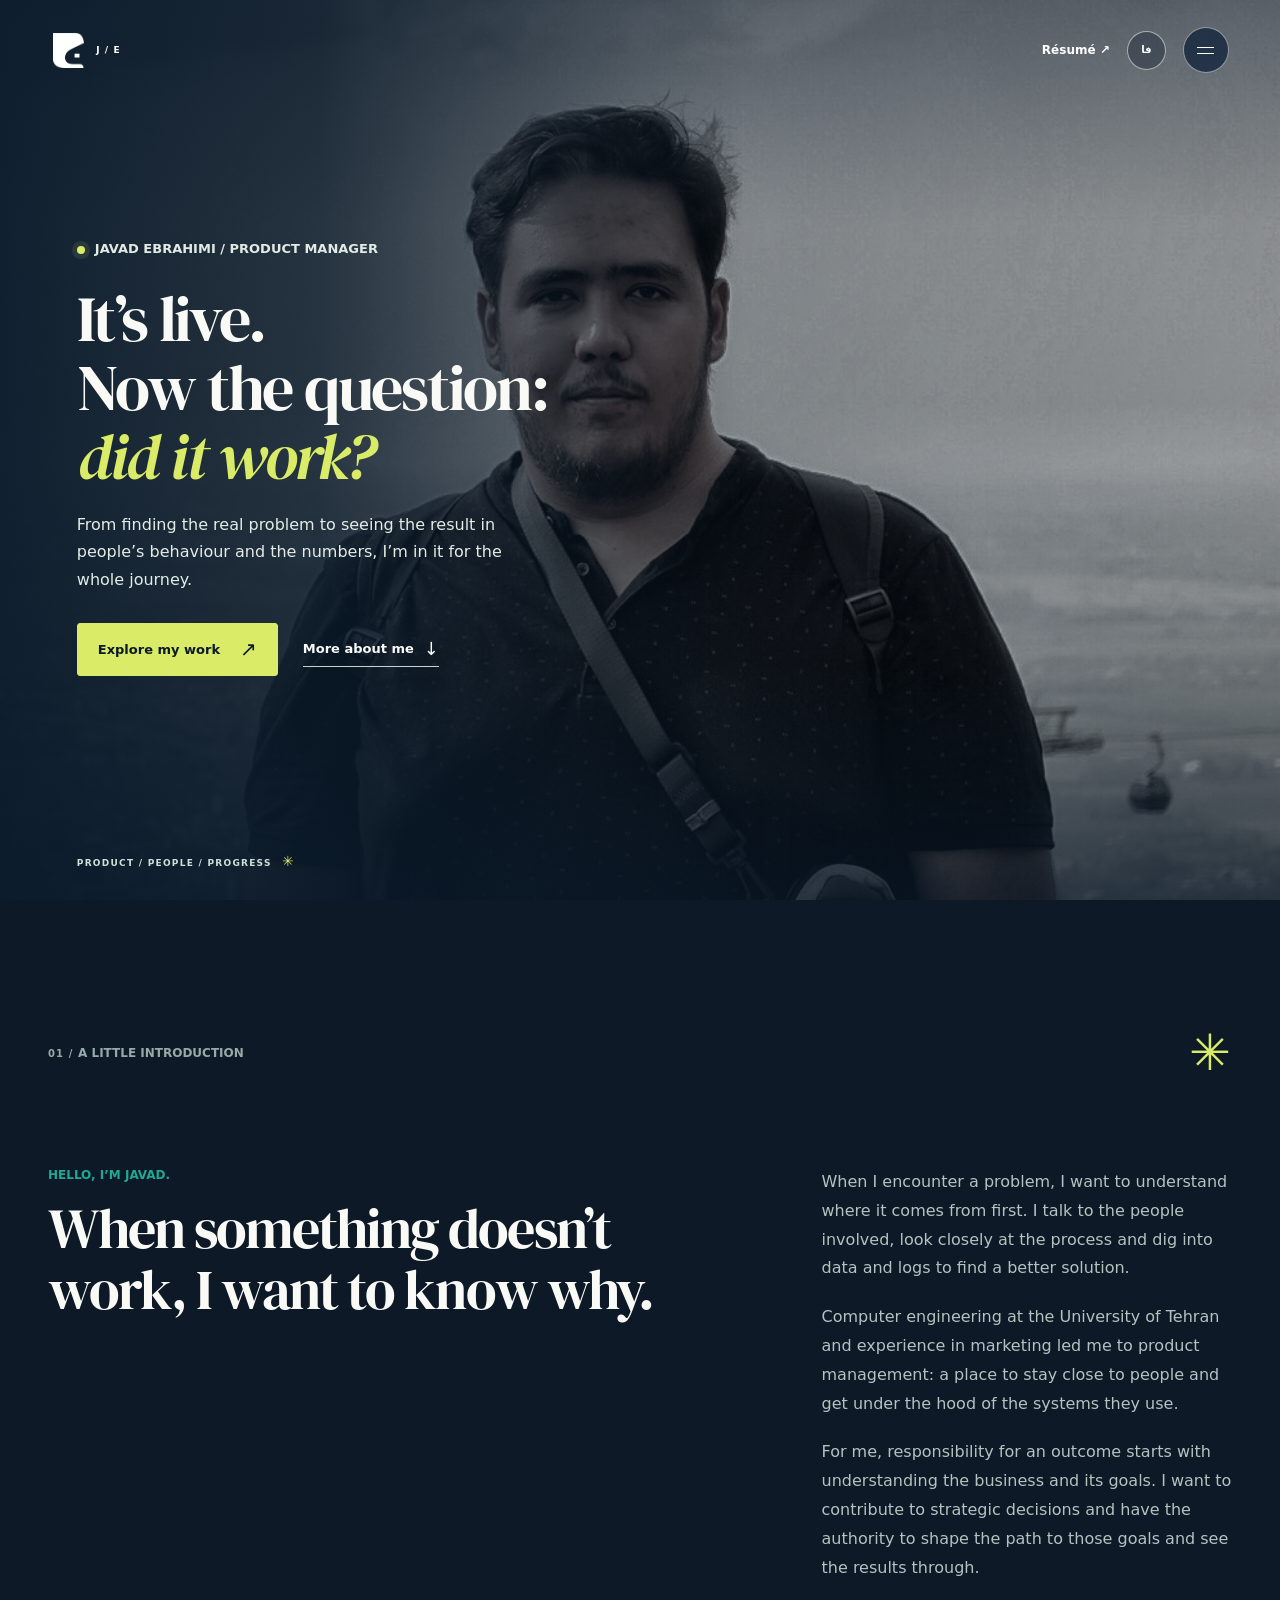
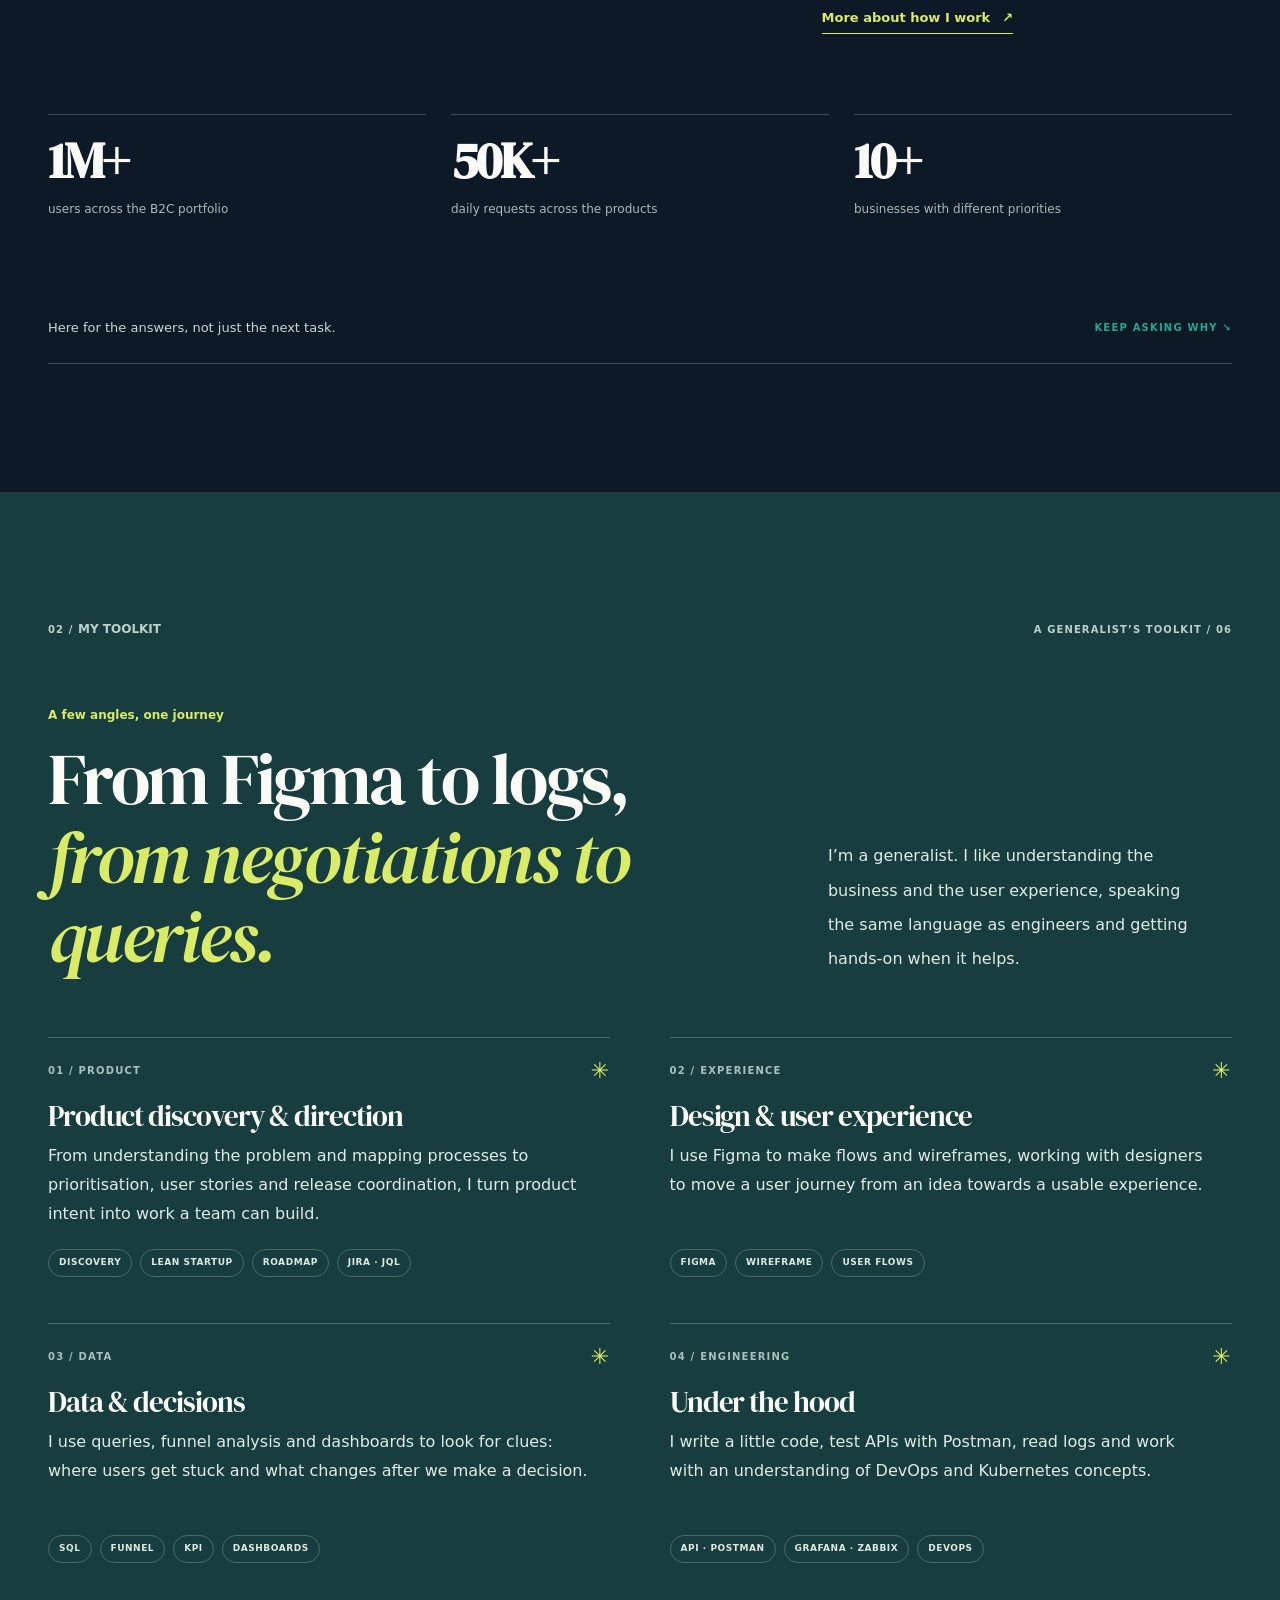
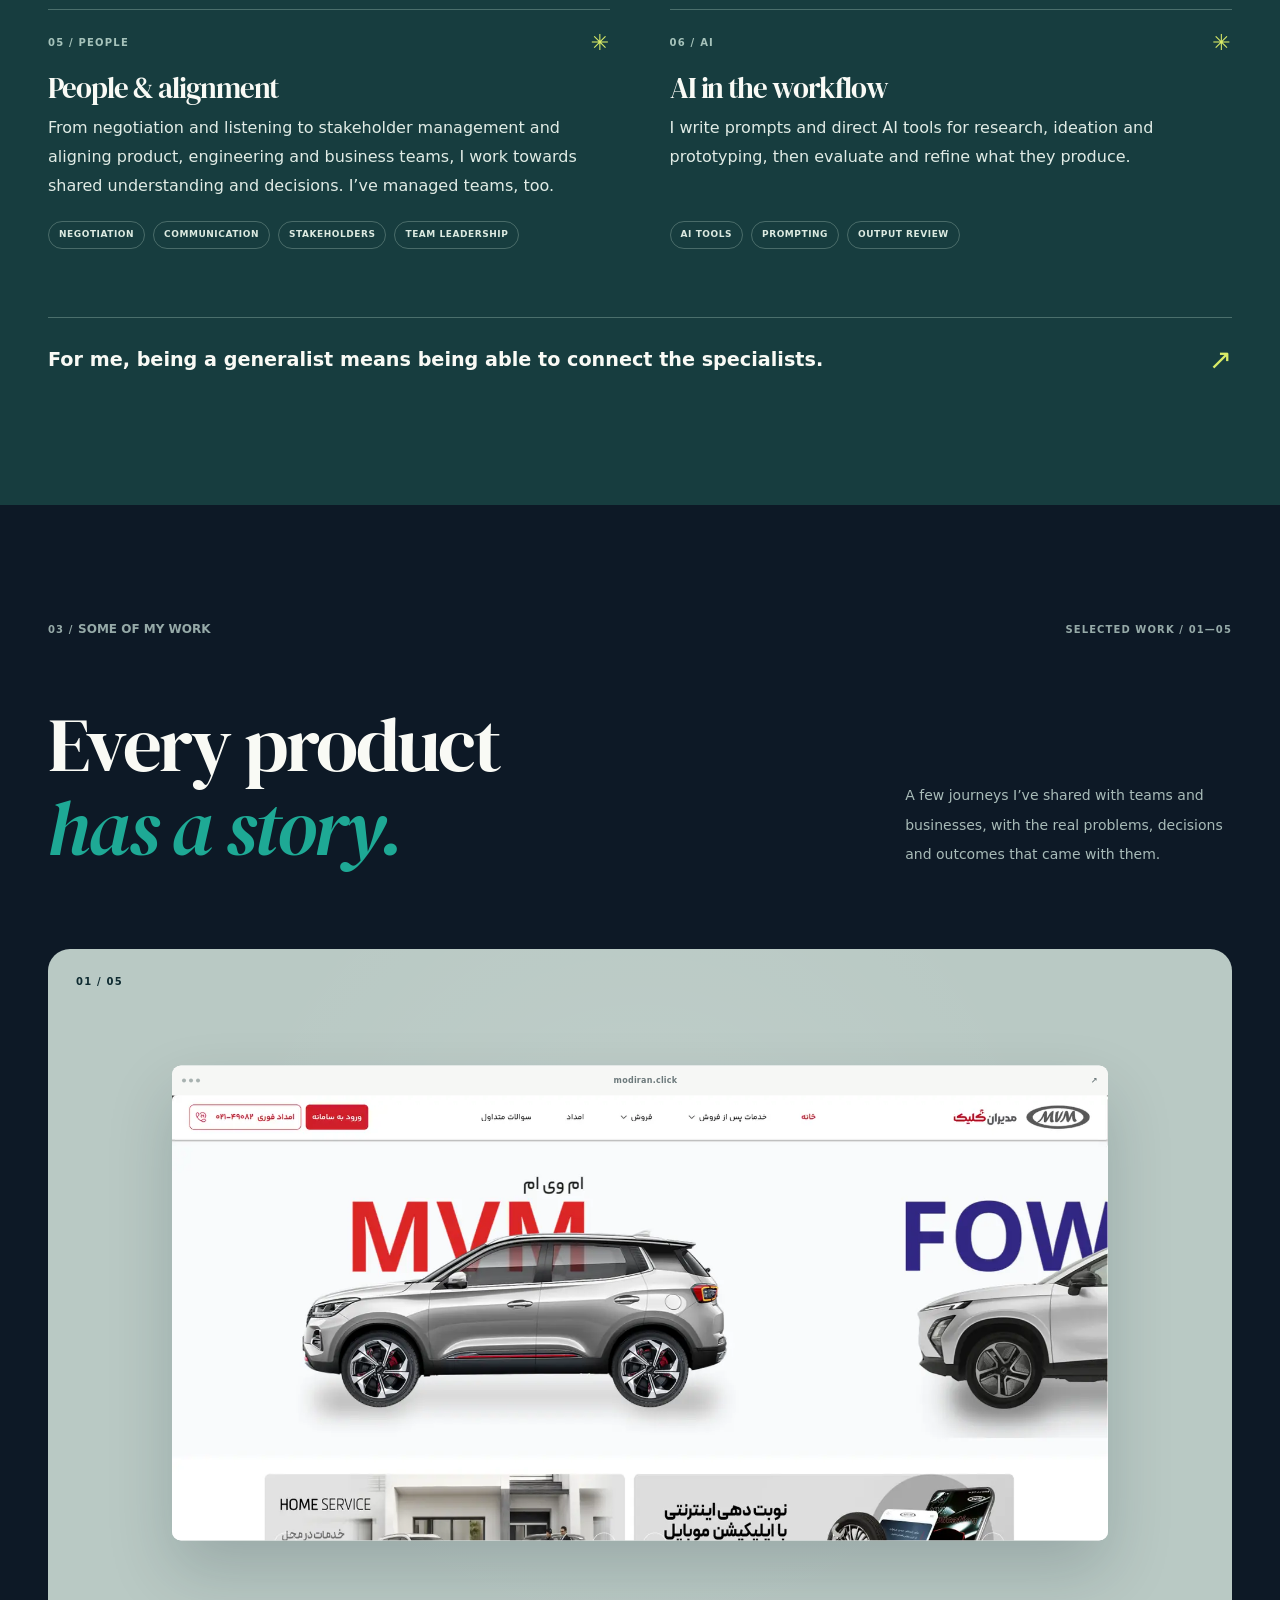
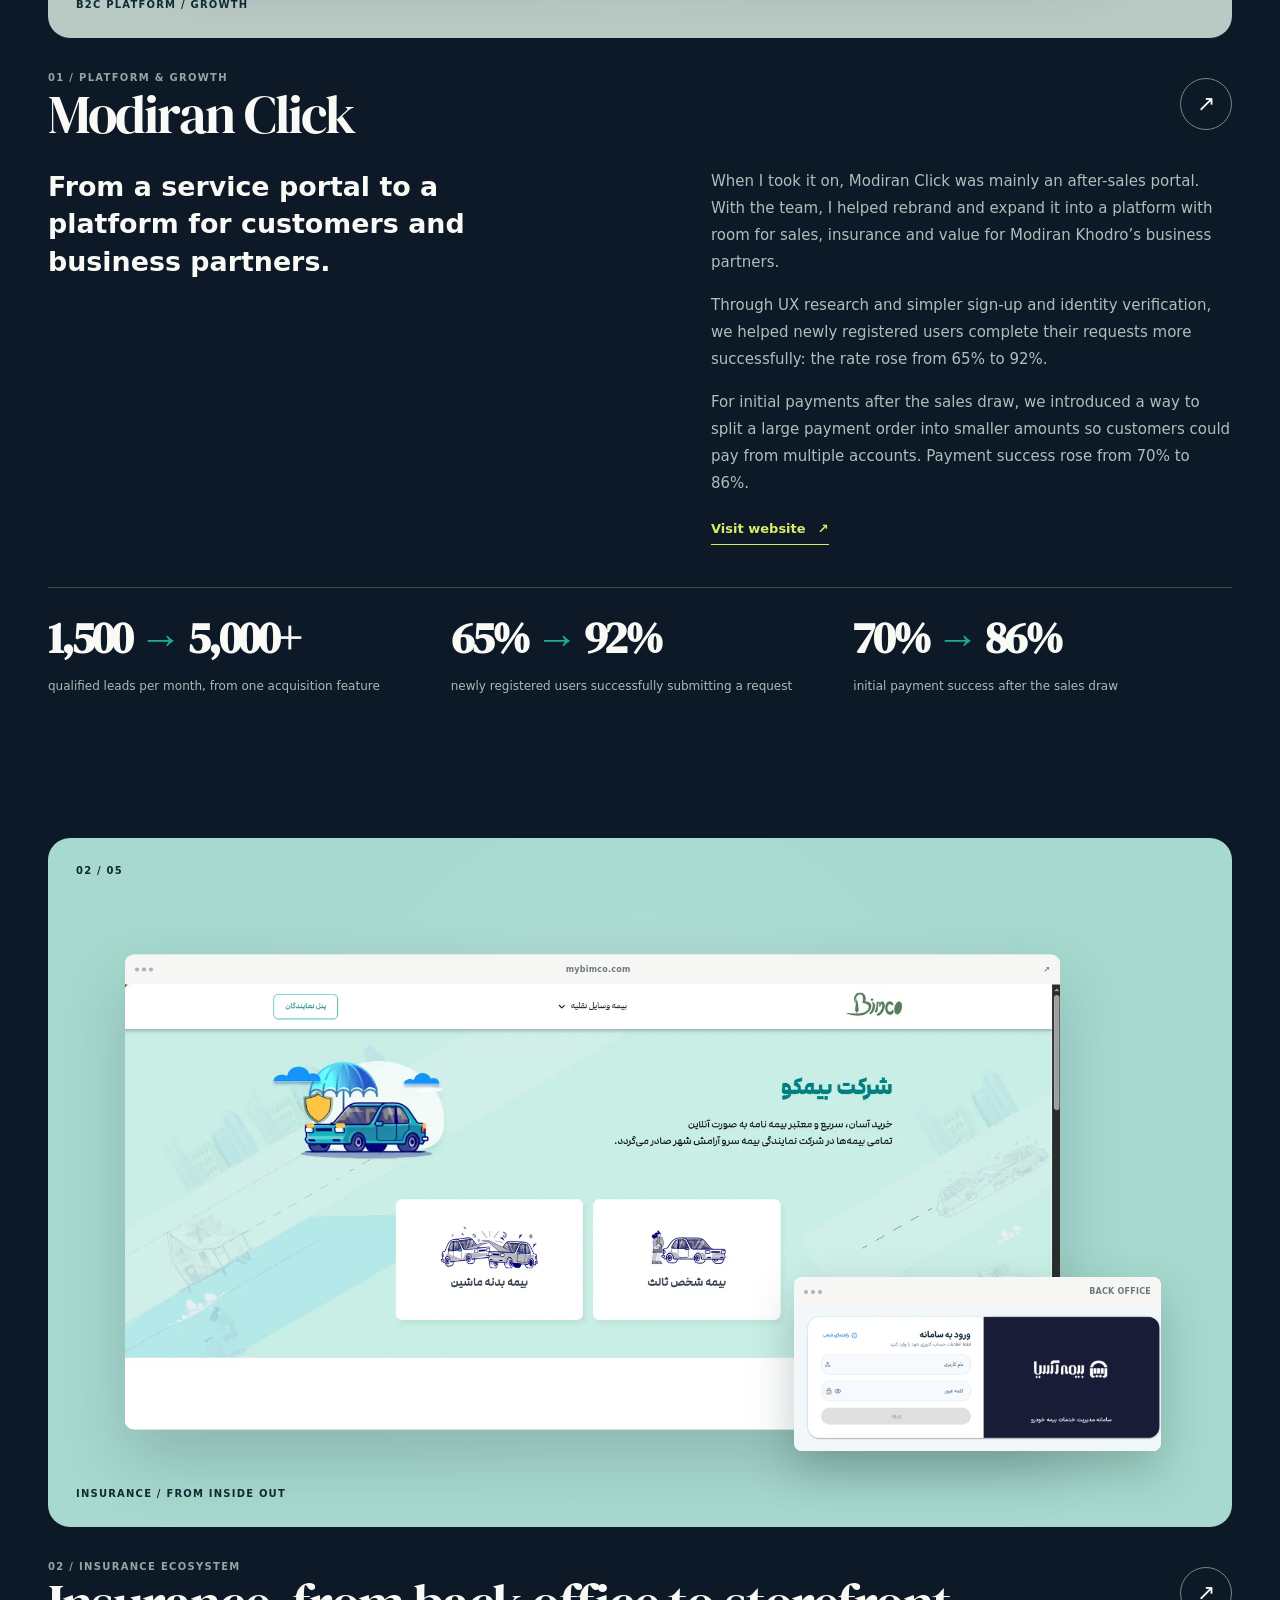
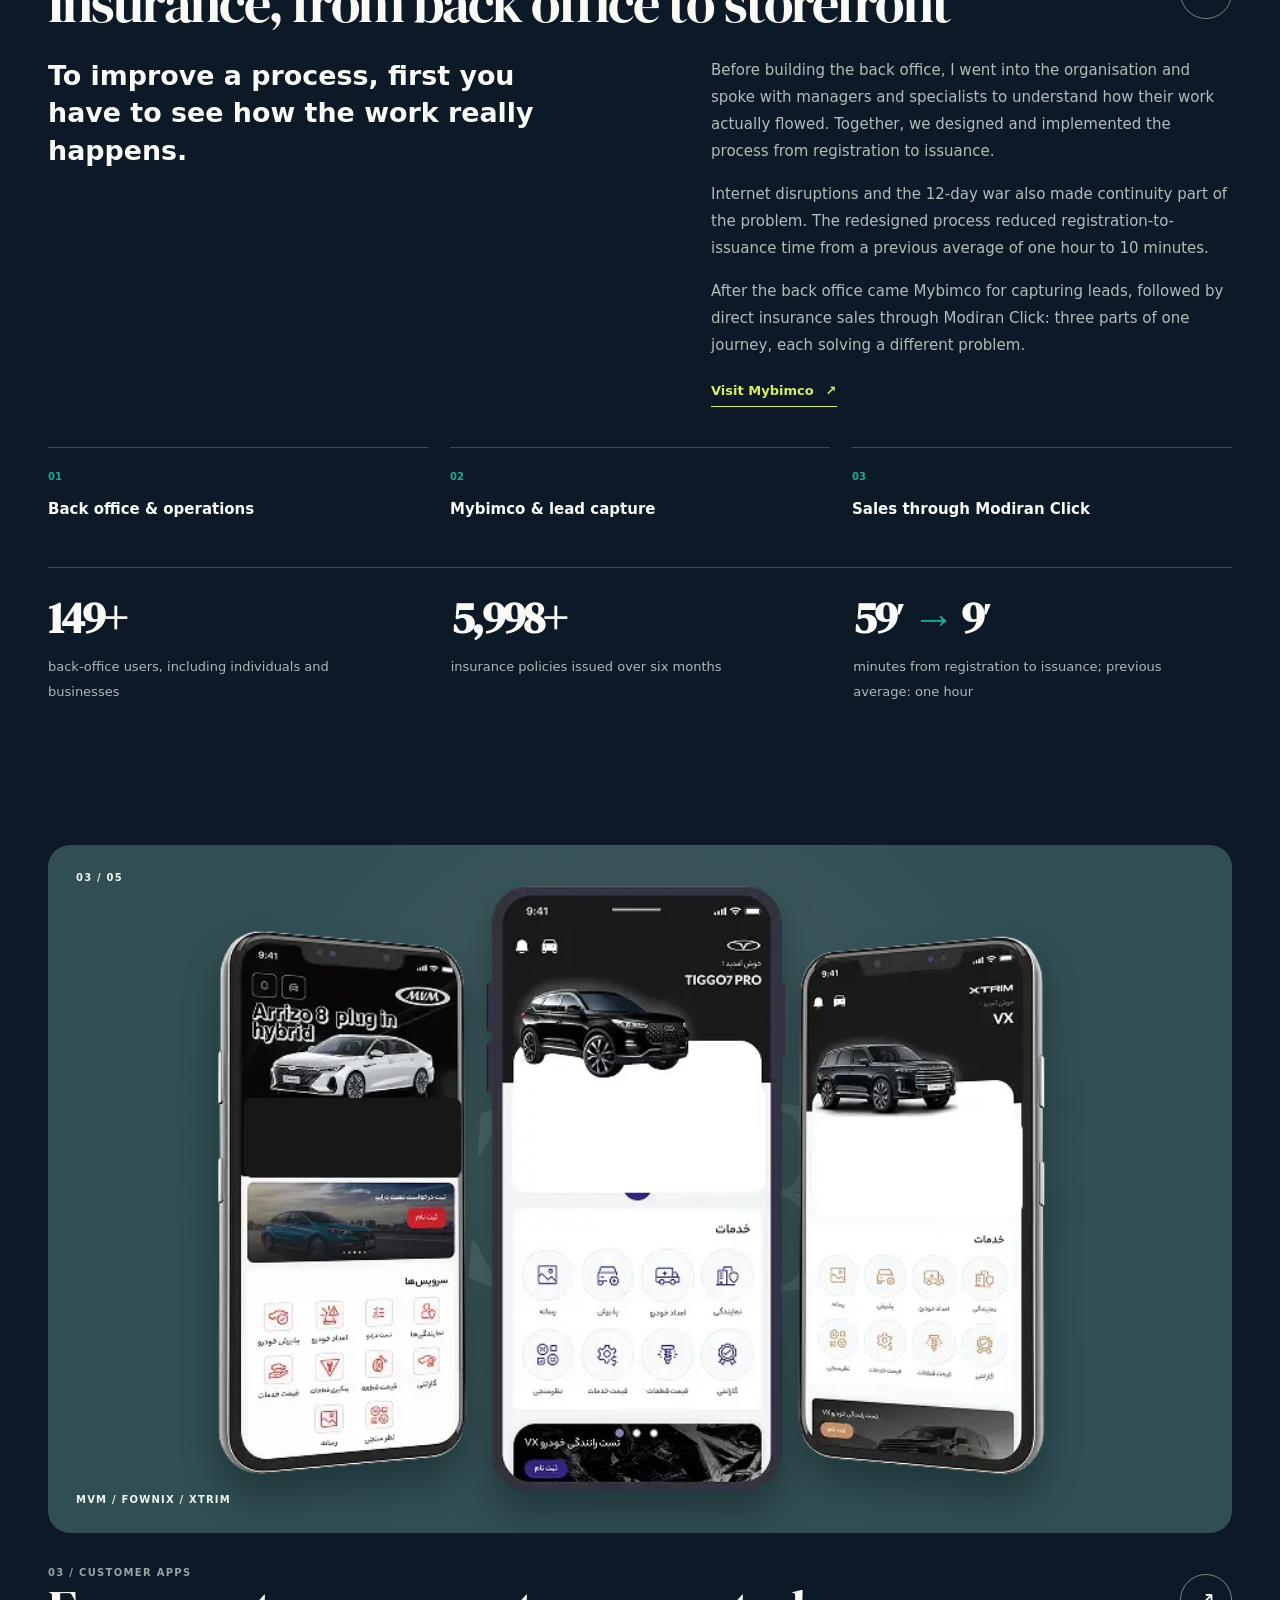
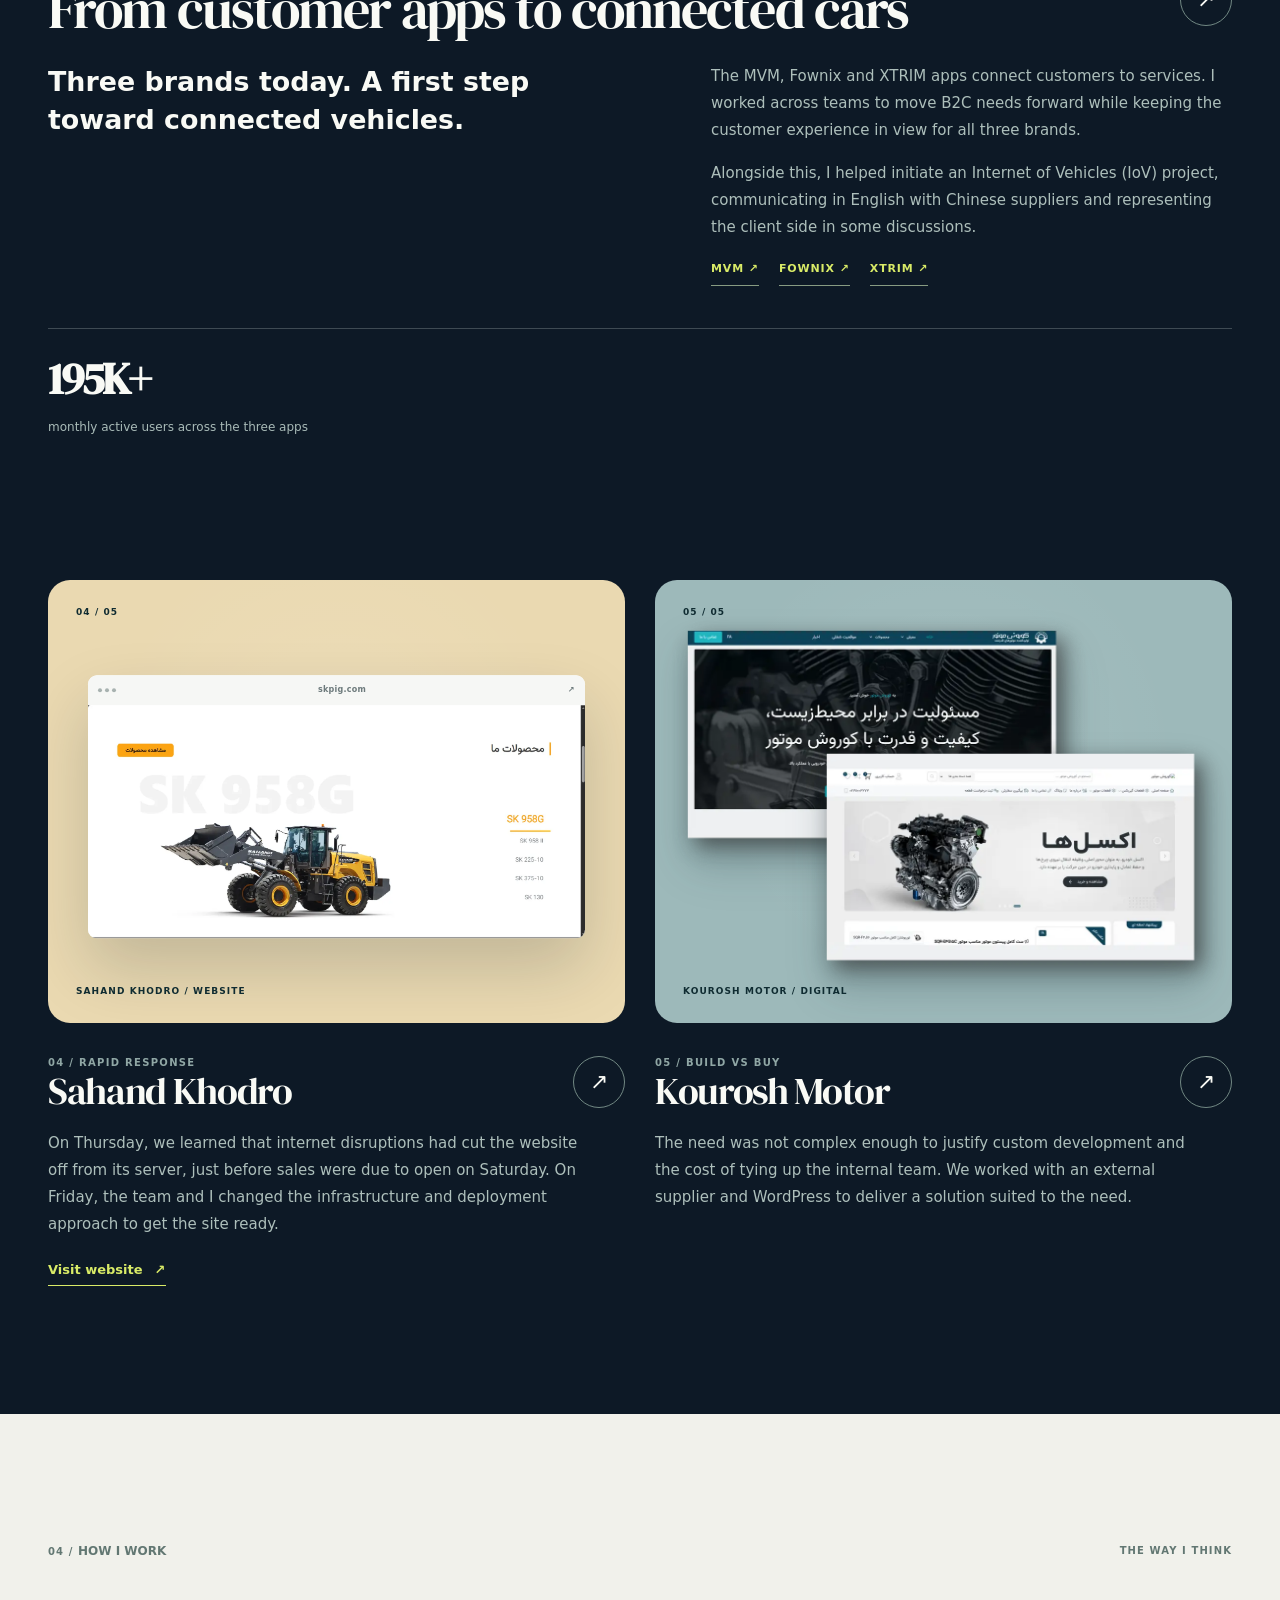
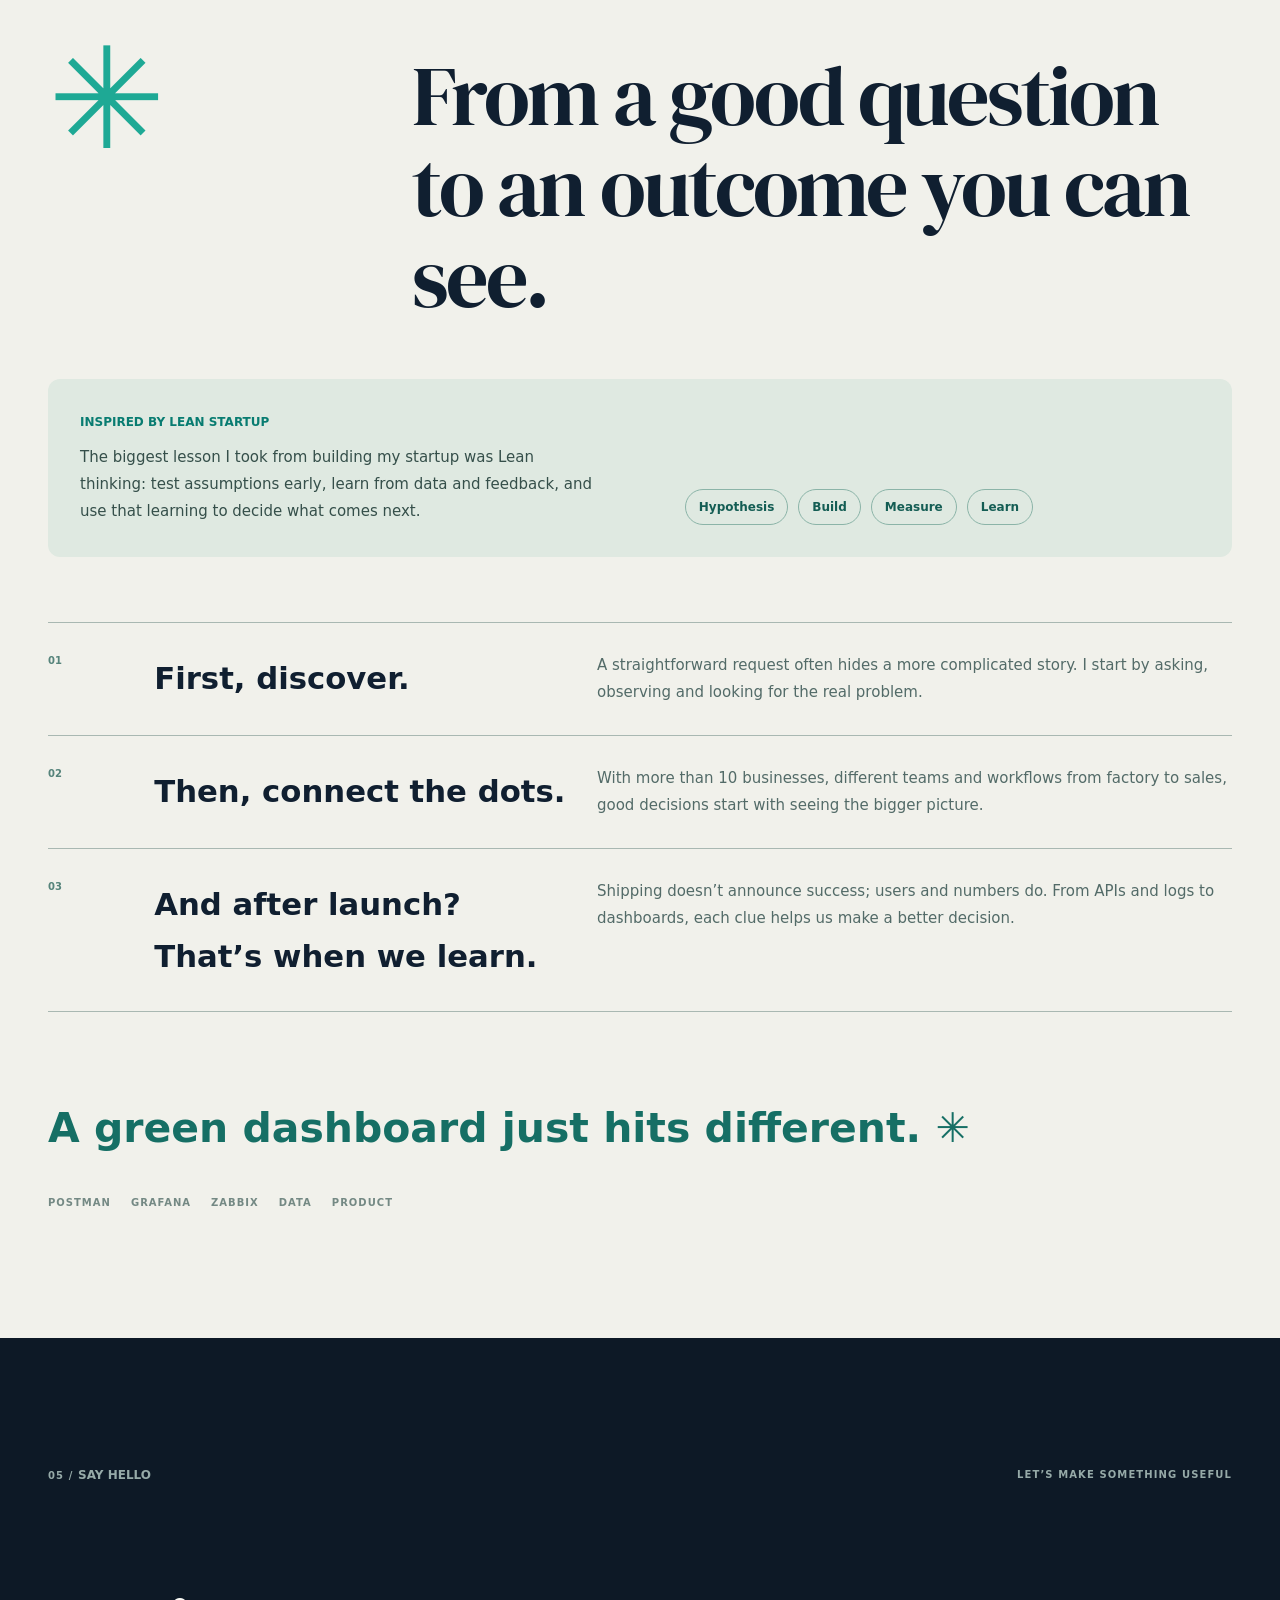
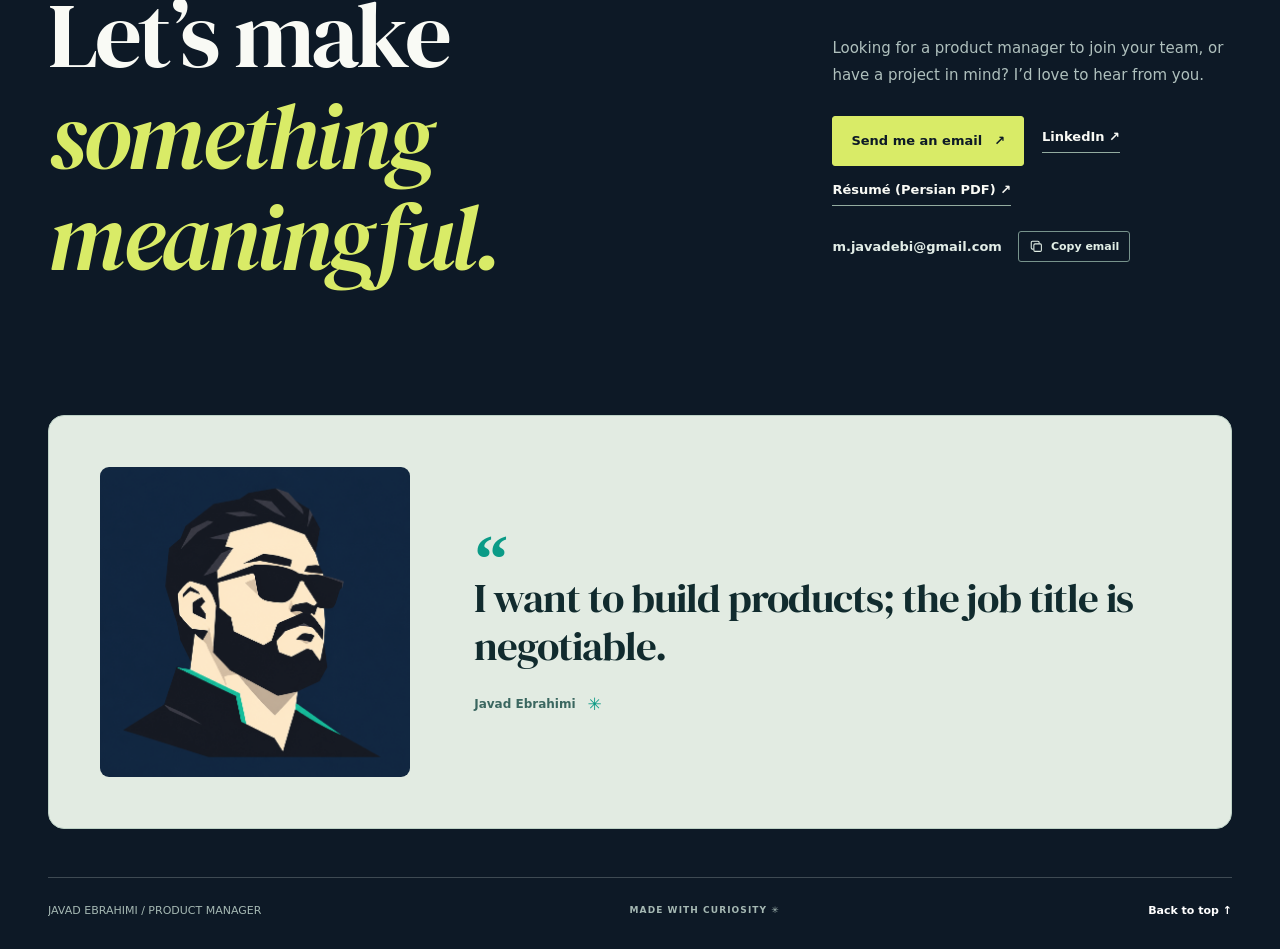
==== commit 6e5e1bb4: "Add personal quote and copyable contact email" ====
--- a/en/index.html
+++ b/en/index.html
@@ -96,9 +96,9 @@
     <article class="case reveal" id="kourosh-case"><a class="case-cover cover-kourosh" href="#kourosh-story" aria-label="Explore the Kourosh Motor project" data-i18n-aria="kouroshAria"><div class="cover-no">05 / 05</div><img class="kourosh-first" src="../assets/portfolio-v3/kourosh-corporate.webp" alt="Kourosh Motor corporate website" data-i18n-alt="kouroshAlt" loading="lazy"><img class="kourosh-second" src="../assets/portfolio-v3/kourosh-shop.webp" alt="Kourosh Motor online store" data-i18n-alt="kouroshShopAlt" loading="lazy"><div class="cover-label" dir="ltr">KOUROSH MOTOR / DIGITAL</div><span class="pointer-bubble" aria-hidden="true">↗</span></a><div class="case-title"><div><span class="case-meta">05 / BUILD VS BUY</span><h3 data-i18n="kouroshTitle">Kourosh Motor</h3></div><span class="case-arrow" aria-hidden="true">↗</span></div><div id="kourosh-story" class="small-story"><p data-i18n="kouroshBody">The need was not complex enough to justify custom development and the cost of tying up the internal team. We worked with an external supplier and WordPress to deliver a solution suited to the need.</p></div></article></div>
   </section>
 
-  <section class="approach section" id="approach" aria-labelledby="approach-title"><div class="shell"><div class="section-top reveal"><span>04 / <span data-i18n="approachLabel">HOW I WORK</span></span><span dir="ltr">THE WAY I THINK</span></div><div class="approach-heading reveal"><span class="approach-star">✳</span><h2 id="approach-title" data-i18n="approachTitle">From a good question to an outcome you can see.</h2></div><div class="lean-framework reveal"><div><span class="lean-label" data-i18n="leanLabel">INSPIRED BY LEAN STARTUP</span><p data-i18n="leanBody">I like testing assumptions early, learning from data and feedback, and making the next decision based on what actually works.</p></div><ol class="lean-steps"><li data-i18n="leanHypothesis">Hypothesis</li><li data-i18n="leanBuild">Build</li><li data-i18n="leanMeasure">Measure</li><li data-i18n="leanLearn">Learn</li></ol></div><div class="approach-list"><div class="approach-row reveal"><span>01</span><h3 data-i18n="approach1Title">First, discover.</h3><p data-i18n="approach1Body">A straightforward request often hides a more complicated story. I start by asking, observing and looking for the real problem.</p></div><div class="approach-row reveal"><span>02</span><h3 data-i18n="approach2Title">Then, connect the dots.</h3><p data-i18n="approach2Body">With more than 10 businesses, different teams and workflows from factory to sales, good decisions start with seeing the bigger picture.</p></div><div class="approach-row reveal"><span>03</span><h3 data-i18n="approach3Title">And after launch? That’s when we learn.</h3><p data-i18n="approach3Body">Shipping doesn’t announce success; users and numbers do. From APIs and logs to dashboards, each clue helps us make a better decision.</p></div></div><p class="approach-punch reveal" data-i18n="punch">A green dashboard just hits different. ✳</p><div class="tool-line reveal"><span>POSTMAN</span><span>GRAFANA</span><span>ZABBIX</span><span>DATA</span><span>PRODUCT</span></div></div></section>
+  <section class="approach section" id="approach" aria-labelledby="approach-title"><div class="shell"><div class="section-top reveal"><span>04 / <span data-i18n="approachLabel">HOW I WORK</span></span><span dir="ltr">THE WAY I THINK</span></div><div class="approach-heading reveal"><span class="approach-star">✳</span><h2 id="approach-title" data-i18n="approachTitle">From a good question to an outcome you can see.</h2></div><div class="lean-framework reveal"><div><span class="lean-label" data-i18n="leanLabel">INSPIRED BY LEAN STARTUP</span><p data-i18n="leanBody">The biggest lesson I took from building my startup was Lean thinking: test assumptions early, learn from data and feedback, and use that learning to decide what comes next.</p></div><ol class="lean-steps"><li data-i18n="leanHypothesis">Hypothesis</li><li data-i18n="leanBuild">Build</li><li data-i18n="leanMeasure">Measure</li><li data-i18n="leanLearn">Learn</li></ol></div><div class="approach-list"><div class="approach-row reveal"><span>01</span><h3 data-i18n="approach1Title">First, discover.</h3><p data-i18n="approach1Body">A straightforward request often hides a more complicated story. I start by asking, observing and looking for the real problem.</p></div><div class="approach-row reveal"><span>02</span><h3 data-i18n="approach2Title">Then, connect the dots.</h3><p data-i18n="approach2Body">With more than 10 businesses, different teams and workflows from factory to sales, good decisions start with seeing the bigger picture.</p></div><div class="approach-row reveal"><span>03</span><h3 data-i18n="approach3Title">And after launch? That’s when we learn.</h3><p data-i18n="approach3Body">Shipping doesn’t announce success; users and numbers do. From APIs and logs to dashboards, each clue helps us make a better decision.</p></div></div><p class="approach-punch reveal" data-i18n="punch">A green dashboard just hits different. ✳</p><div class="tool-line reveal"><span>POSTMAN</span><span>GRAFANA</span><span>ZABBIX</span><span>DATA</span><span>PRODUCT</span></div></div></section>
 
-  <section class="contact section shell" id="contact" aria-labelledby="contact-title"><div class="section-top reveal"><span>05 / <span data-i18n="contactLabel">SAY HELLO</span></span><span dir="ltr">LET’S MAKE SOMETHING USEFUL</span></div><div class="contact-grid reveal"><h2 id="contact-title"><span data-i18n="contactTitle1">Let’s make</span><br><em data-i18n="contactTitle2">something meaningful.</em></h2><div><p data-i18n="contactBody">Looking for a product manager to join your team, or have a project in mind? I’d love to hear from you.</p><div class="contact-links"><a href="mailto:javad138212@gmail.com"><span data-i18n="contactMail">Send me an email</span> ↗</a><a href="https://www.linkedin.com/in/javad-ebrahimi-b08b9a247" target="_blank" rel="noopener noreferrer">LinkedIn ↗</a><a href="../assets/portfolio-v3/javad-cv-fa.pdf" target="_blank" rel="noopener noreferrer"><span data-i18n="cvFull">Résumé (Persian PDF)</span> ↗</a></div></div></div><div class="footer-brand" aria-hidden="true"><img src="../assets/images/brand-light.png" alt="" width="286" height="320" loading="lazy"></div><div class="footer-bottom"><span data-i18n="footerName">JAVAD EBRAHIMI / PRODUCT MANAGER</span><span dir="ltr">MADE WITH CURIOSITY ✳</span><a href="#top"><span data-i18n="backTop">Back to top</span> ↑</a></div></section>
+  <section class="contact section shell" id="contact" aria-labelledby="contact-title"><div class="section-top reveal"><span>05 / <span data-i18n="contactLabel">SAY HELLO</span></span><span dir="ltr">LET’S MAKE SOMETHING USEFUL</span></div><div class="contact-grid reveal"><h2 id="contact-title"><span data-i18n="contactTitle1">Let’s make</span><br><em data-i18n="contactTitle2">something meaningful.</em></h2><div><p data-i18n="contactBody">Looking for a product manager to join your team, or have a project in mind? I’d love to hear from you.</p><div class="contact-links"><a href="mailto:m.javadebi@gmail.com"><span data-i18n="contactMail">Send me an email</span> ↗</a><a href="https://www.linkedin.com/in/javad-ebrahimi-b08b9a247" target="_blank" rel="noopener noreferrer">LinkedIn ↗</a><a href="../assets/portfolio-v3/javad-cv-fa.pdf" target="_blank" rel="noopener noreferrer"><span data-i18n="cvFull">Résumé (Persian PDF)</span> ↗</a></div><div class="contact-email" dir="ltr"><span class="email-address" id="email-address">m.javadebi@gmail.com</span><button class="copy-email" id="copy-email" type="button" aria-label="Copy email address" data-i18n-aria="copyEmailAria"><svg viewBox="0 0 20 20" fill="none" aria-hidden="true"><rect x="6.5" y="6.5" width="10" height="10" rx="1.5" stroke="currentColor" stroke-width="1.4"/><path d="M13.5 6V4.5A1.5 1.5 0 0 0 12 3H4.5A1.5 1.5 0 0 0 3 4.5V12A1.5 1.5 0 0 0 4.5 13.5H6" stroke="currentColor" stroke-width="1.4"/></svg><span data-i18n="copyEmail">Copy email</span></button></div><p class="email-copy-status" id="email-copy-status" role="status" aria-live="polite"></p></div></div><figure class="quote-card reveal"><div class="quote-portrait"><img src="../assets/portfolio-v3/javad-quote.png" alt="Illustrated portrait of Javad Ebrahimi" data-i18n-alt="quotePortraitAlt" width="1254" height="1254" loading="lazy"></div><blockquote class="quote-content"><span class="quote-mark" aria-hidden="true">“</span><p data-i18n="personalQuote">I want to build products; the job title is negotiable.</p><footer><span data-i18n="quoteName">Javad Ebrahimi</span><span aria-hidden="true">✳</span></footer></blockquote></figure><div class="footer-bottom"><span data-i18n="footerName">JAVAD EBRAHIMI / PRODUCT MANAGER</span><span dir="ltr">MADE WITH CURIOSITY ✳</span><a href="#top"><span data-i18n="backTop">Back to top</span> ↑</a></div></section>
 </main>
 </body>
 </html>
--- a/styles.css
+++ b/styles.css
@@ -83,5 +83,10 @@
 
 /* A clear invitation to connect, finished with the original brand mark. */
 .contact-links{align-items:center;row-gap:16px}.contact-links a:first-child{display:inline-flex;align-items:center;gap:12px;min-height:50px;padding:12px 18px;border:1px solid var(--lime);border-radius:3px;background:var(--lime);color:var(--night);transition:background .25s,color .25s,transform .25s}.contact-links a:first-child:hover{background:transparent;color:var(--lime);transform:translateY(-2px)}
-.footer-brand{display:flex;justify-content:center;align-items:center;padding:clamp(85px,11vw,150px) 0 clamp(52px,6vw,80px);border-bottom:1px solid var(--line)}.footer-brand img{display:block;width:clamp(140px,19vw,240px);height:auto}.footer-bottom{margin-top:0;border-top:0}
-@media(max-width:760px){.footer-brand{padding:85px 0 52px}.footer-brand img{width:155px}.contact-links{gap:14px 18px}}
+/* A selectable address, a copy action, and a personal quote. */
+.contact-email{display:flex;flex-wrap:wrap;align-items:center;gap:12px 16px;margin-top:25px;direction:ltr}html[lang=fa] .contact-email{justify-content:flex-end}
+.email-address{color:#e2ede7;font:600 13px/1.5 system-ui,sans-serif;user-select:all;overflow-wrap:anywhere}.copy-email{display:inline-flex;align-items:center;gap:7px;padding:7px 10px;border:1px solid #77938c;border-radius:3px;background:transparent;color:#e3f0e7;font:750 11px/1.4 var(--body);cursor:pointer;transition:color .2s,border-color .2s}.copy-email svg{width:15px;height:15px}.copy-email:hover{color:var(--lime);border-color:var(--lime)}.copy-email:focus-visible{outline:2px solid var(--lime);outline-offset:3px}.no-js .copy-email{display:none}.contact-grid .email-copy-status{min-height:1.7em;margin-top:6px;color:var(--lime);font-size:11px;line-height:1.7}
+.quote-card{display:grid;grid-template-columns:minmax(180px,310px) minmax(0,1fr);align-items:center;gap:clamp(30px,5vw,75px);margin:clamp(85px,10vw,140px) 0 0;padding:clamp(24px,4vw,55px);border:1px solid #bdd1c5;border-radius:16px;background:#e2ebe2;color:#112b2e;direction:ltr}.quote-portrait{width:100%;overflow:hidden;border-radius:9px;aspect-ratio:1}.quote-portrait img{display:block;width:100%;height:100%;object-fit:cover}.quote-content{margin:0;direction:rtl;text-align:right}.quote-mark{display:block;height:38px;color:#0b9b87;font:700 68px/.9 Georgia,serif}.quote-content p{max-width:690px;margin:8px 0 24px;font-family:var(--display);font-size:clamp(26px,3.2vw,46px);font-weight:850;line-height:1.75;letter-spacing:-.025em}.quote-content footer{display:flex;align-items:center;gap:12px;color:#3b6760;font-size:12px;font-weight:800}.quote-content footer span:last-child{color:#099984;font-size:17px}html[lang=en] .quote-content{direction:ltr;text-align:left}html[lang=en] .quote-content p{font-weight:400;line-height:1.16;letter-spacing:-.025em}
+.footer-bottom{margin-top:48px}
+@media(max-width:760px){.contact-links{gap:14px 18px}.quote-card{margin-top:85px;grid-template-columns:112px minmax(0,1fr);gap:20px;padding:19px;border-radius:12px}.quote-portrait{border-radius:7px}.quote-mark{height:25px;font-size:48px}.quote-content p{font-size:22px;line-height:1.7;margin:8px 0 16px}.quote-content footer{font-size:10px}.footer-bottom{margin-top:35px}}
+@media(max-width:380px){.quote-card{grid-template-columns:100px minmax(0,1fr);gap:14px;padding:15px}.quote-content p{font-size:20px}.email-address{font-size:12px}}
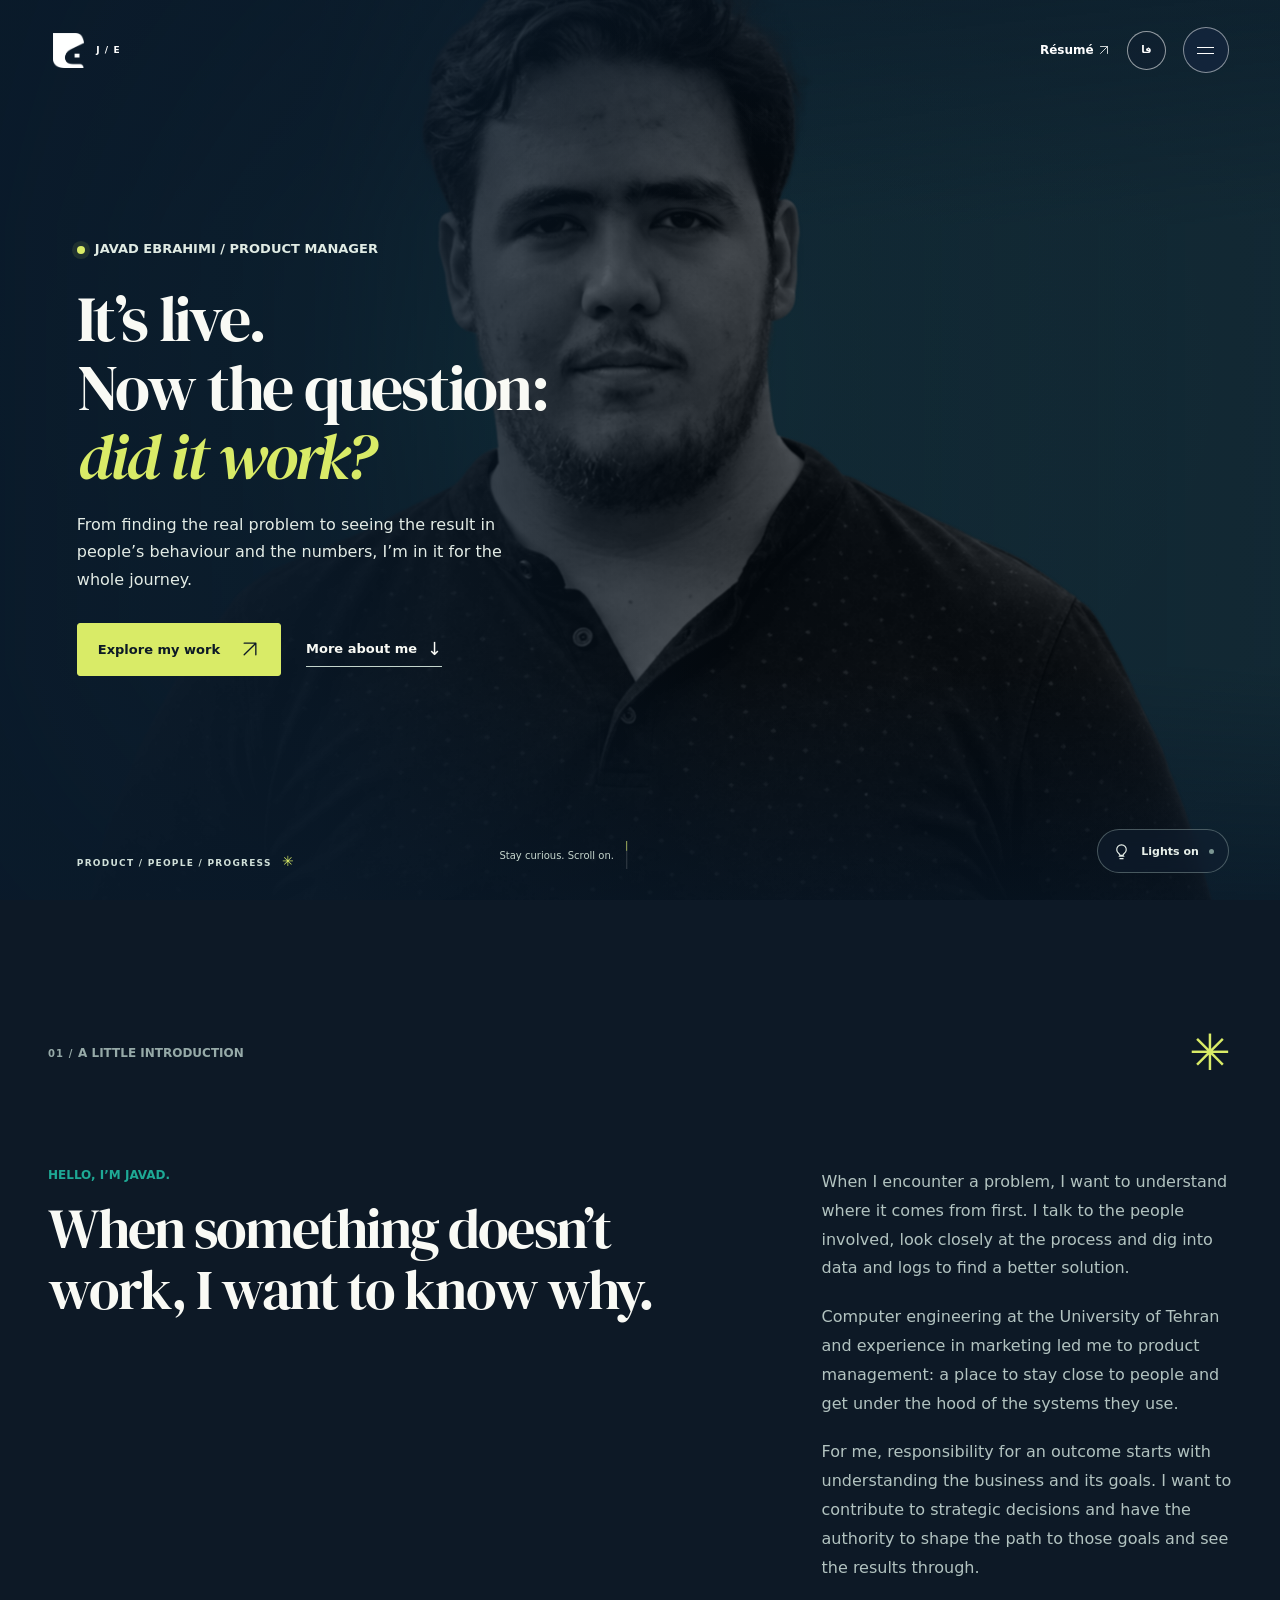
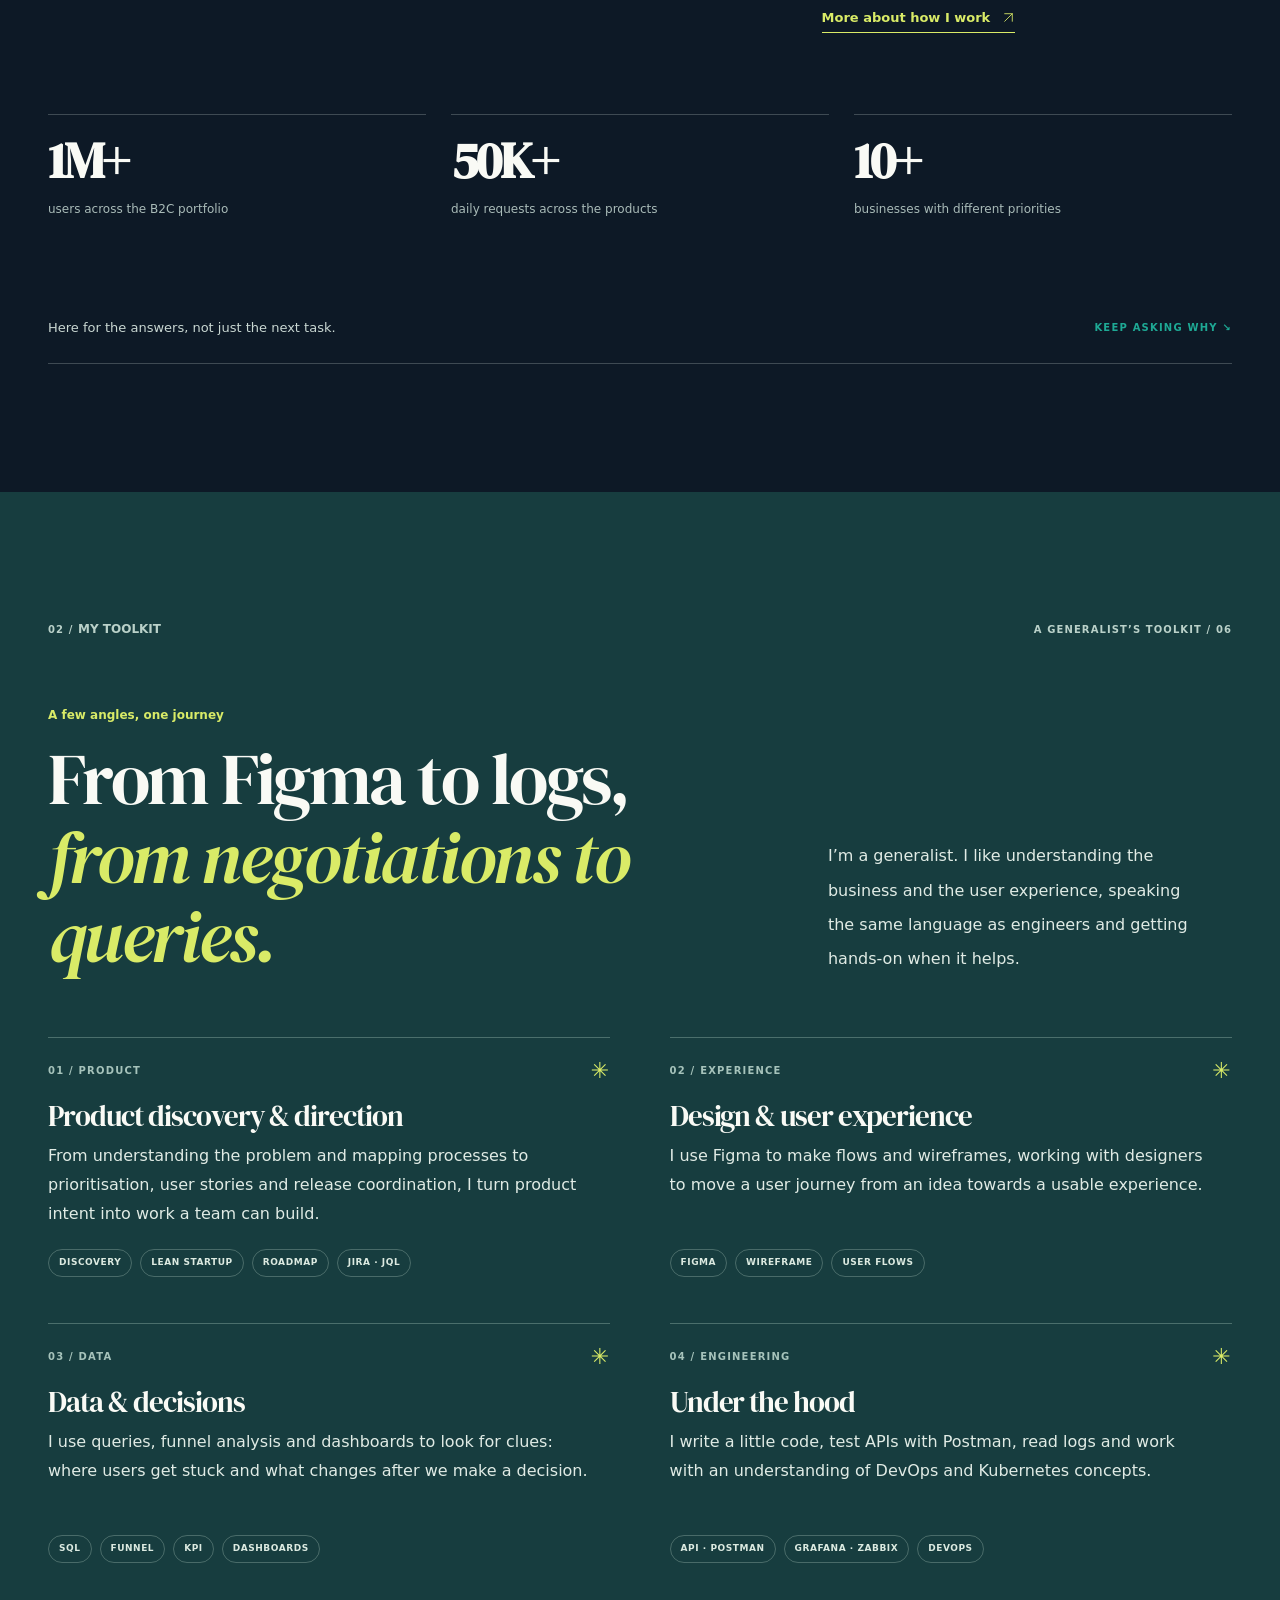
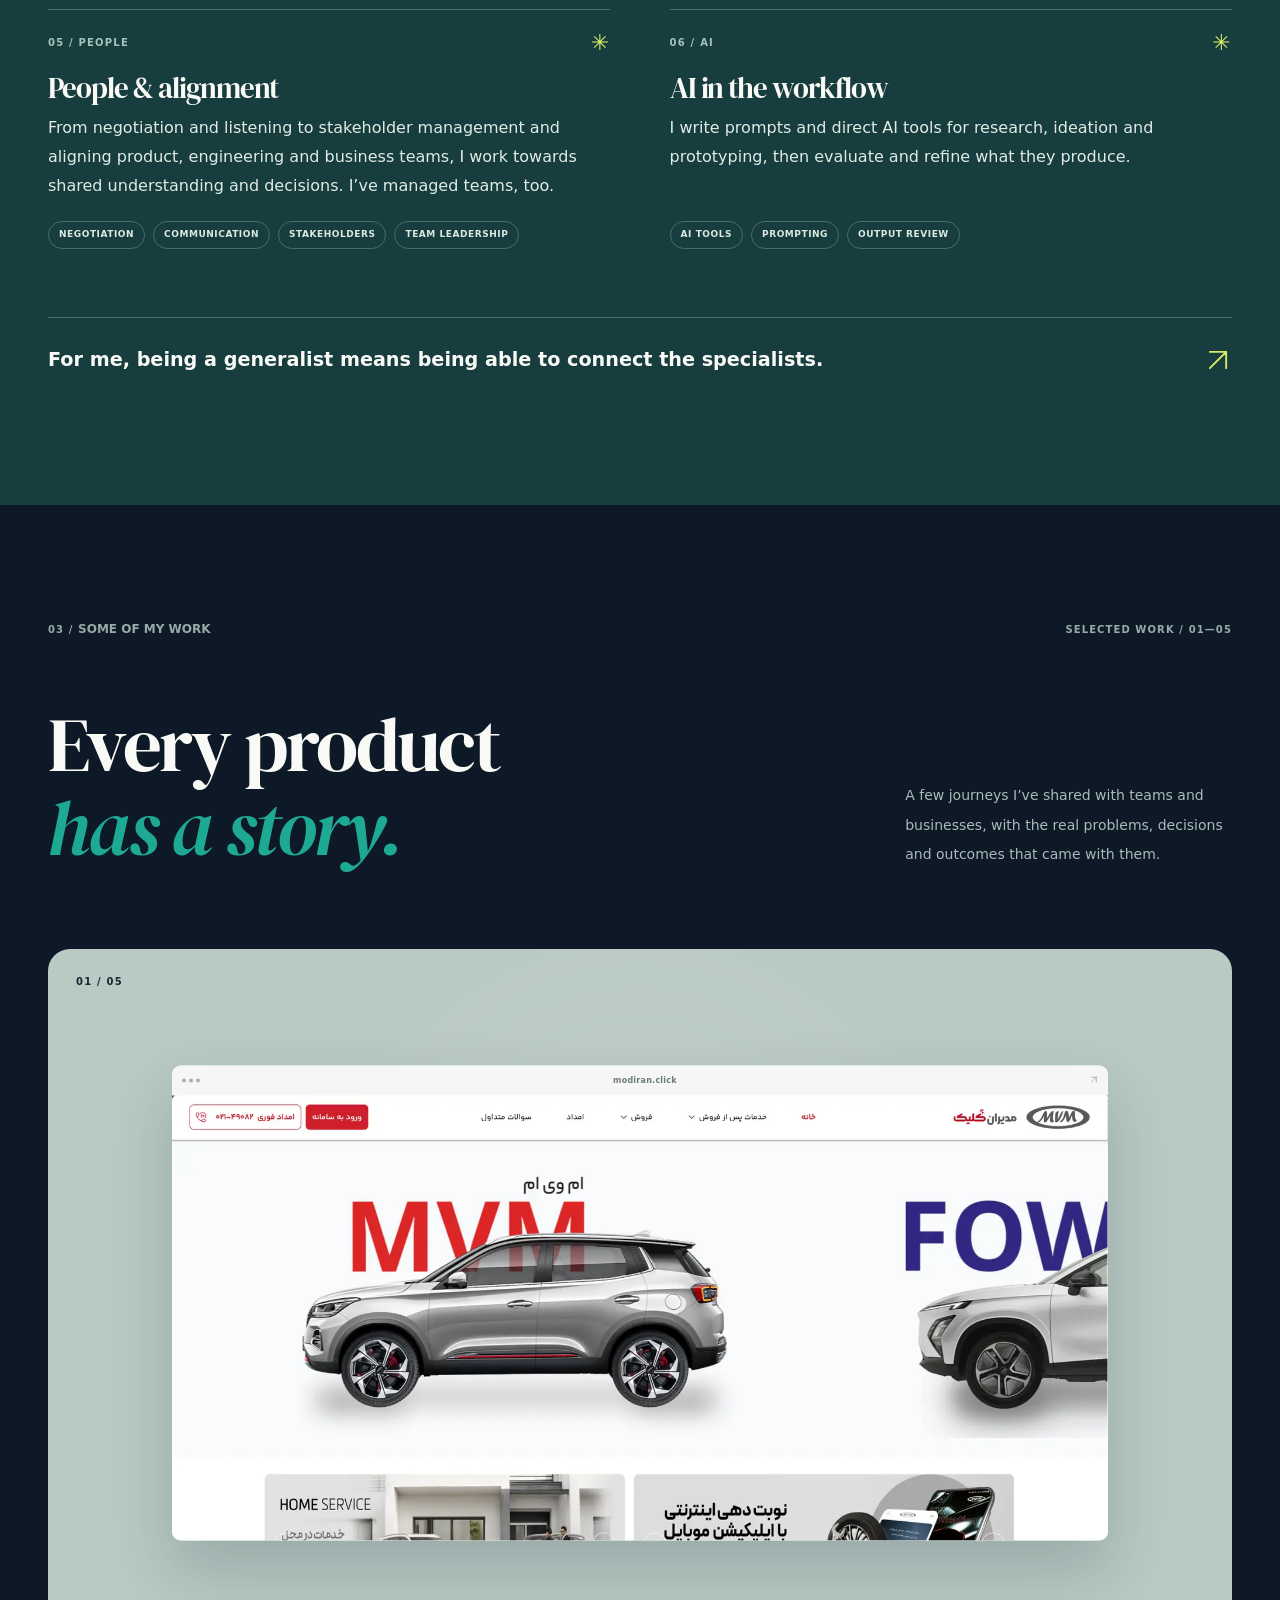
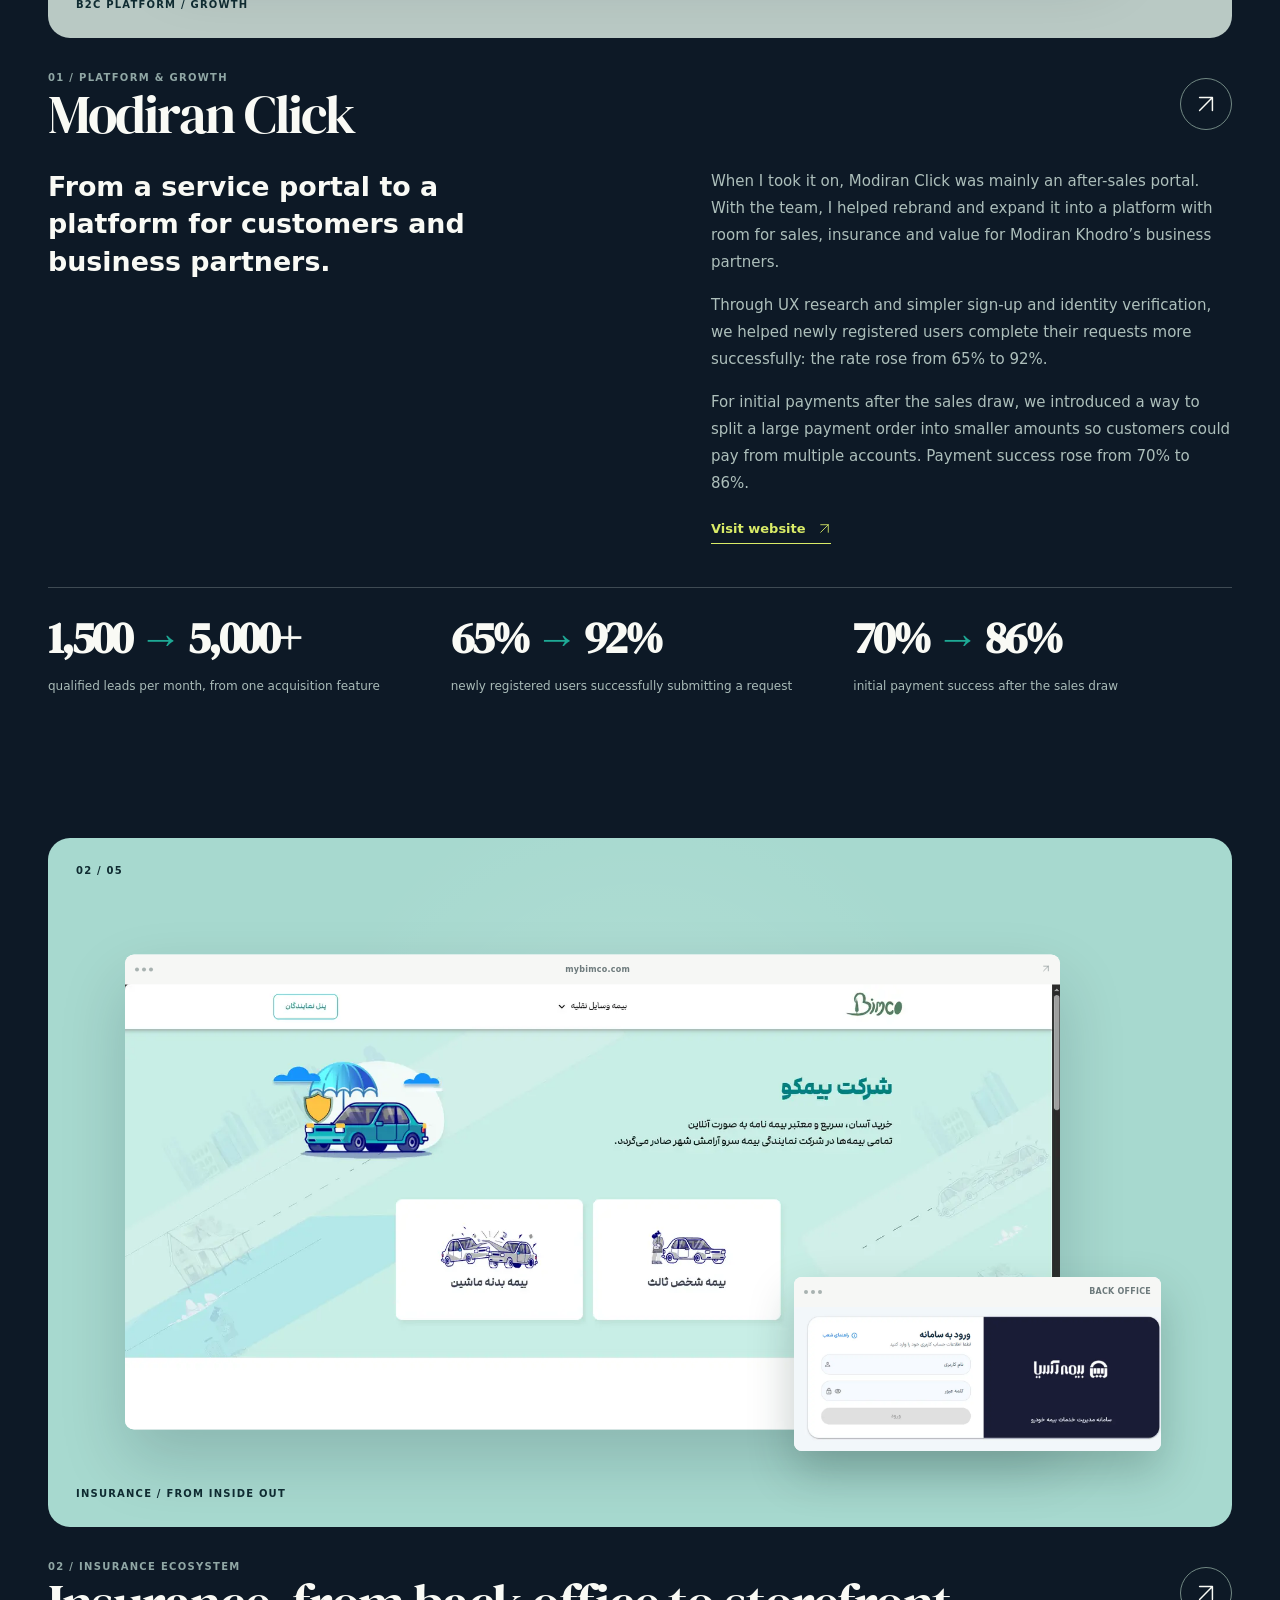
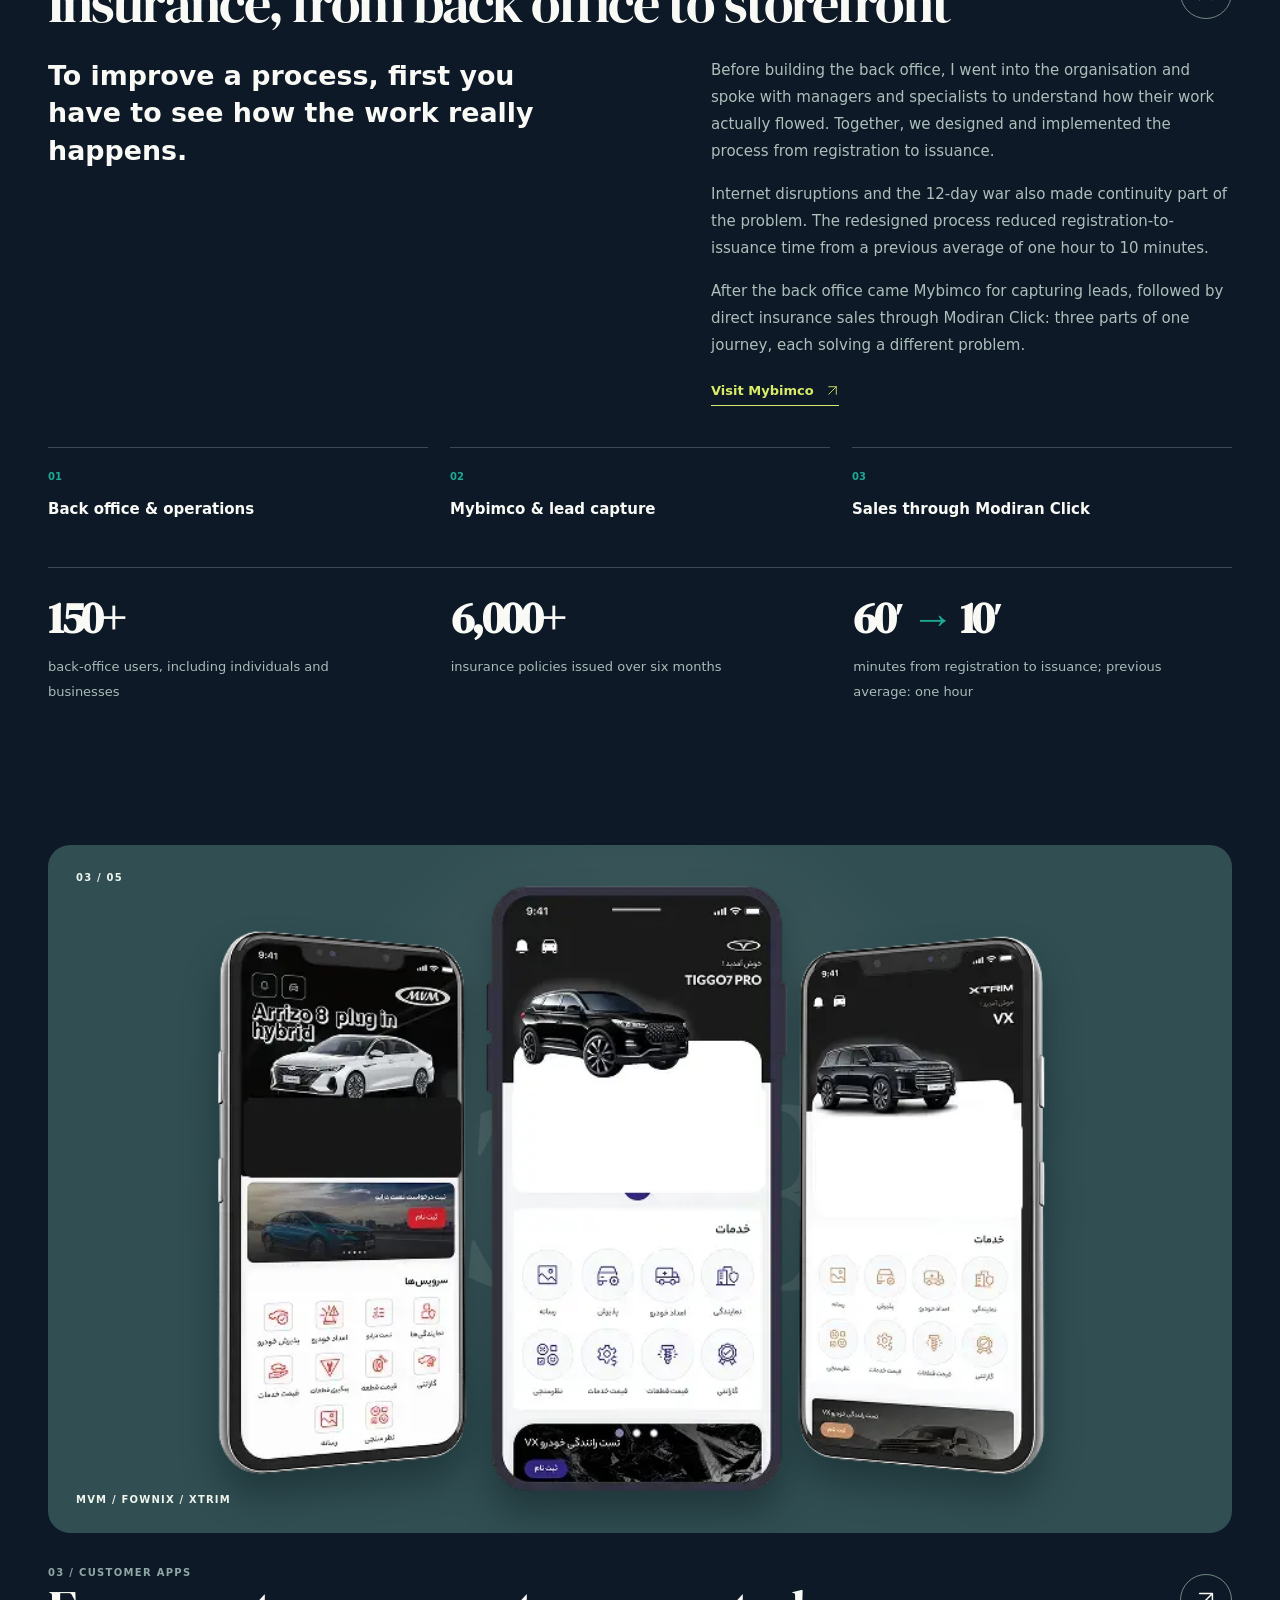
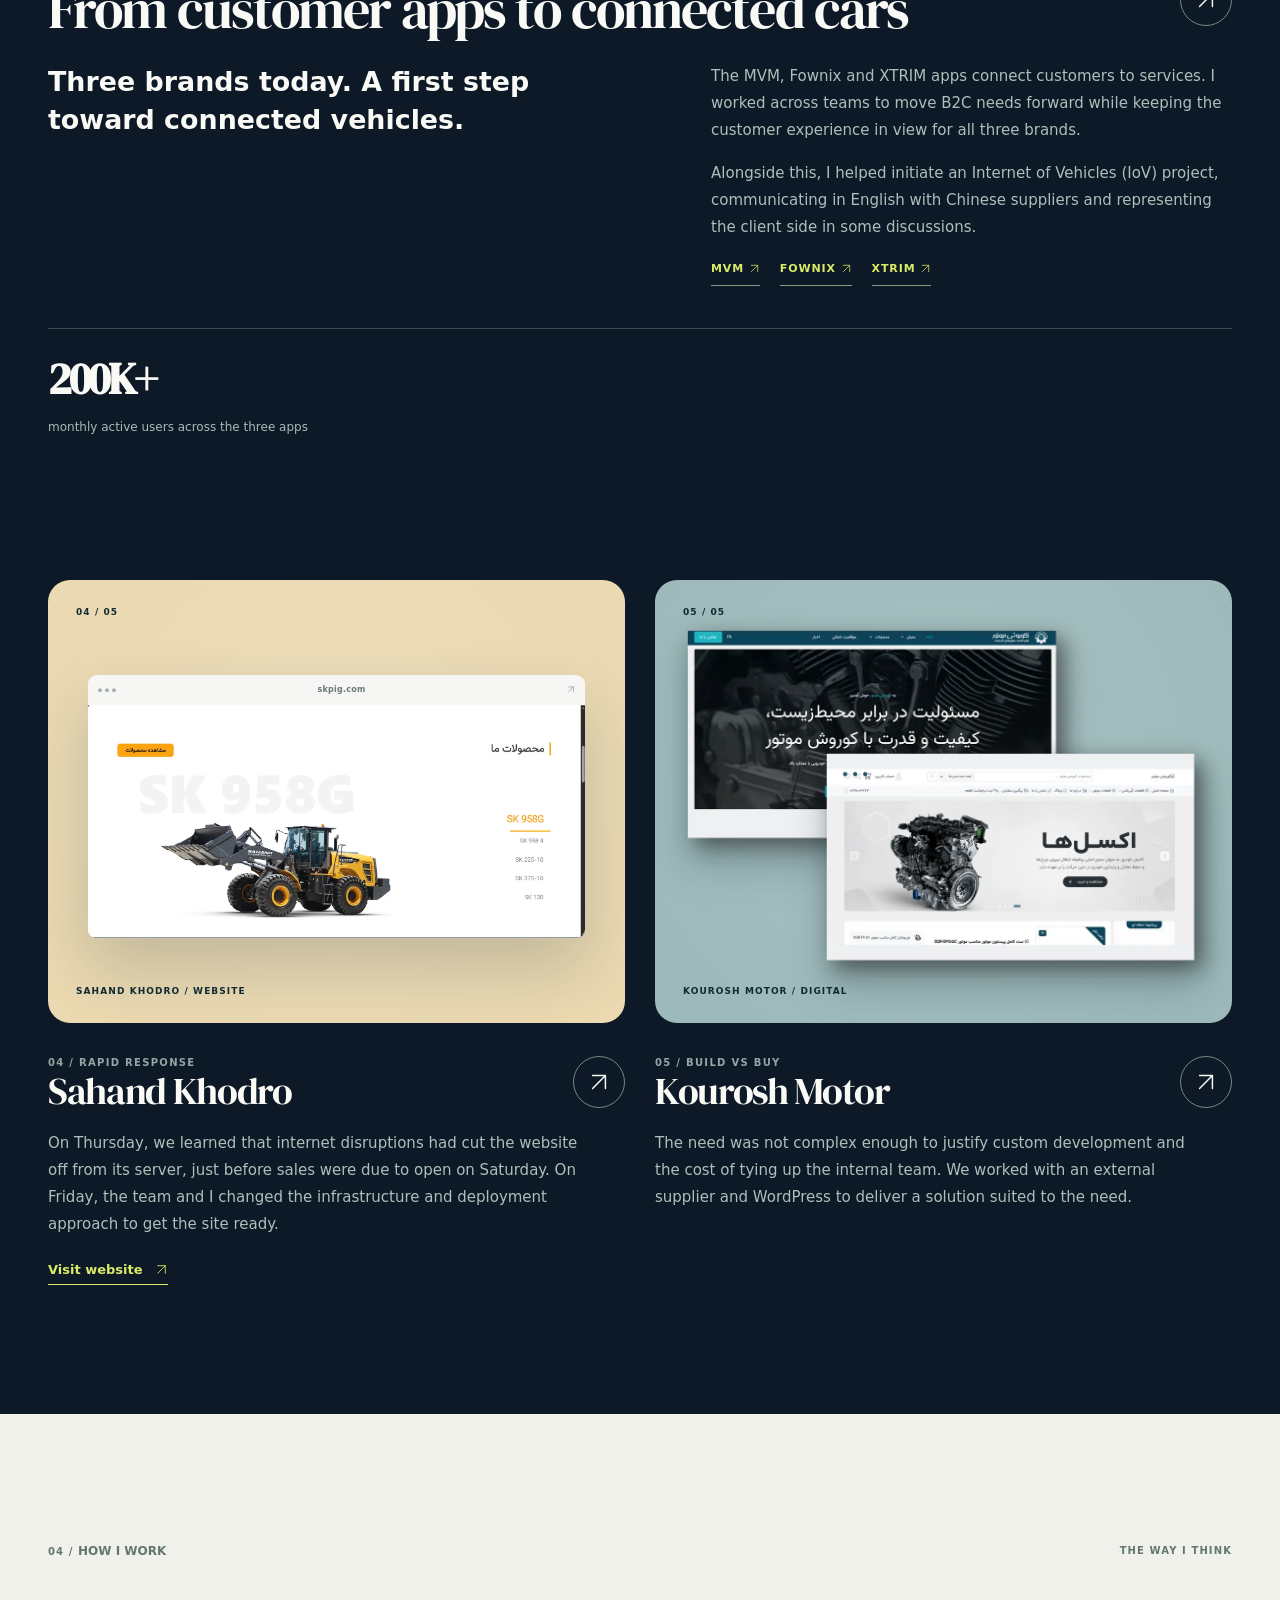
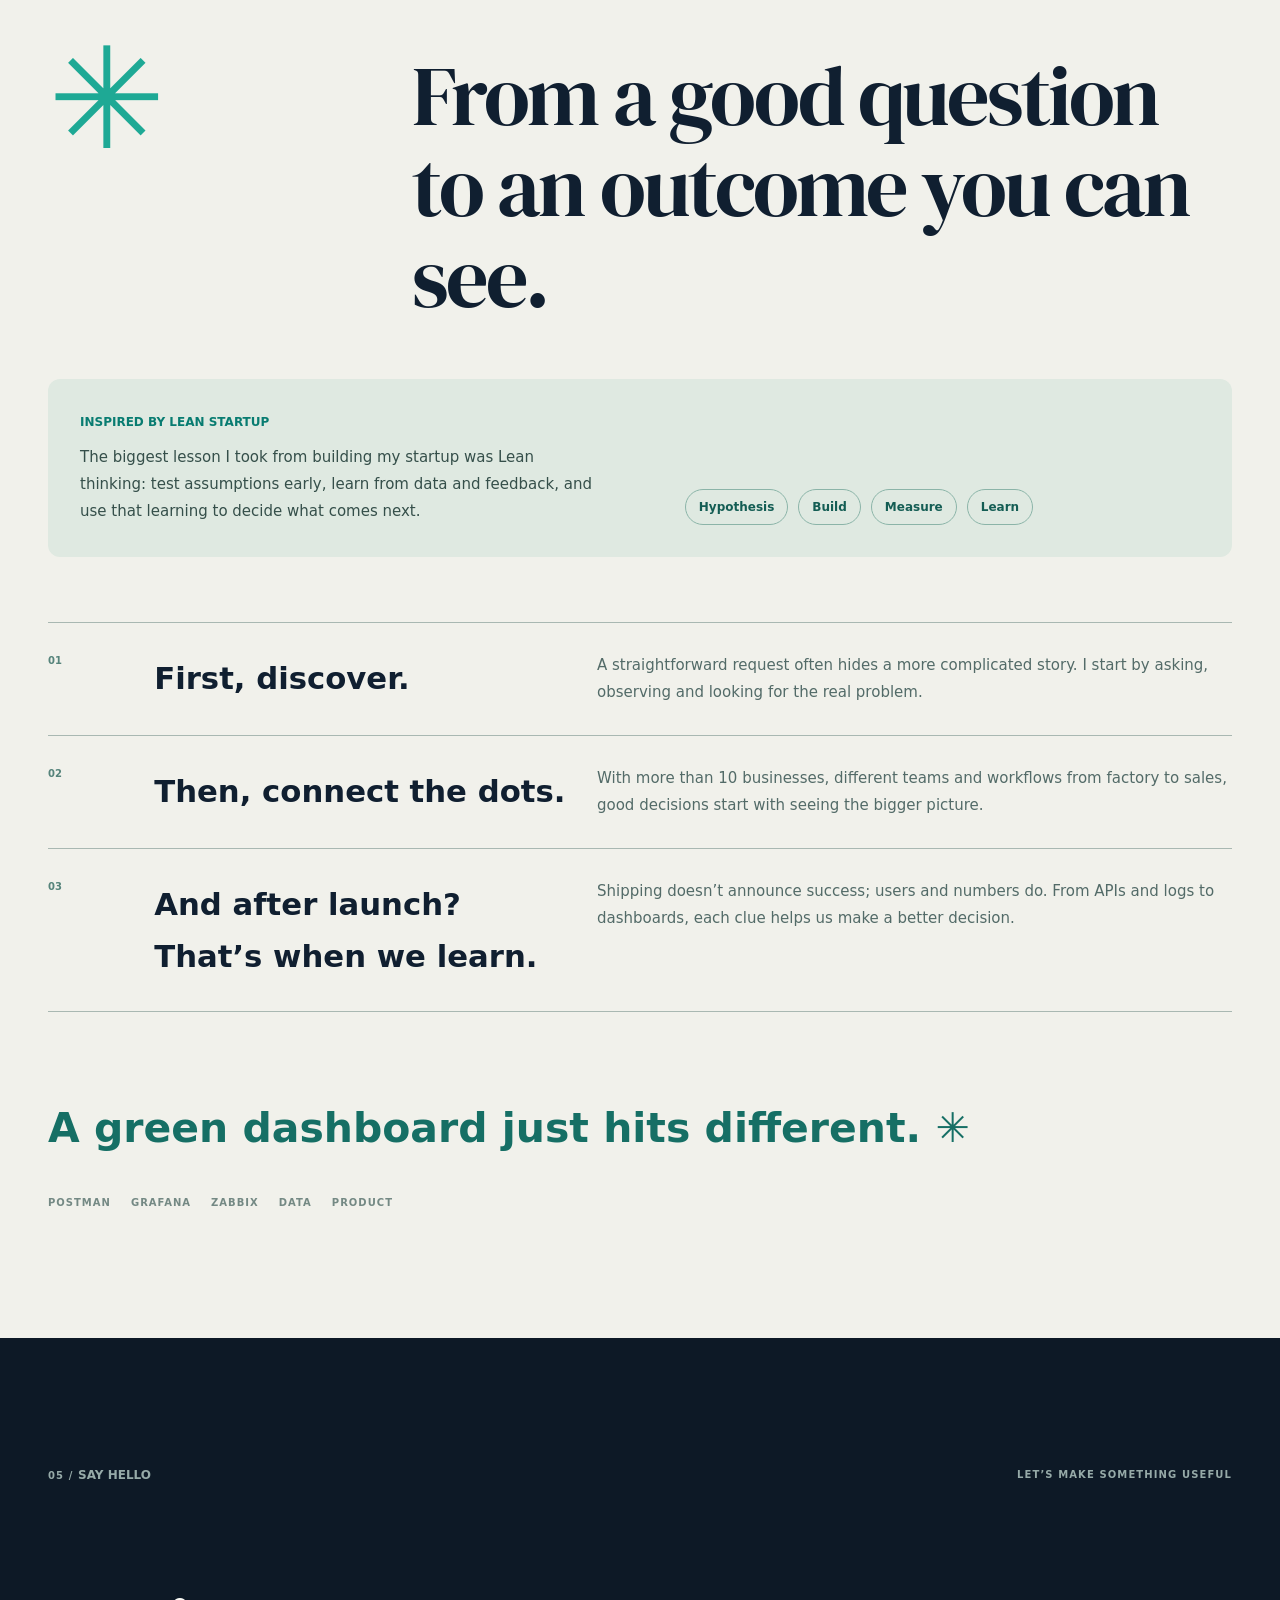
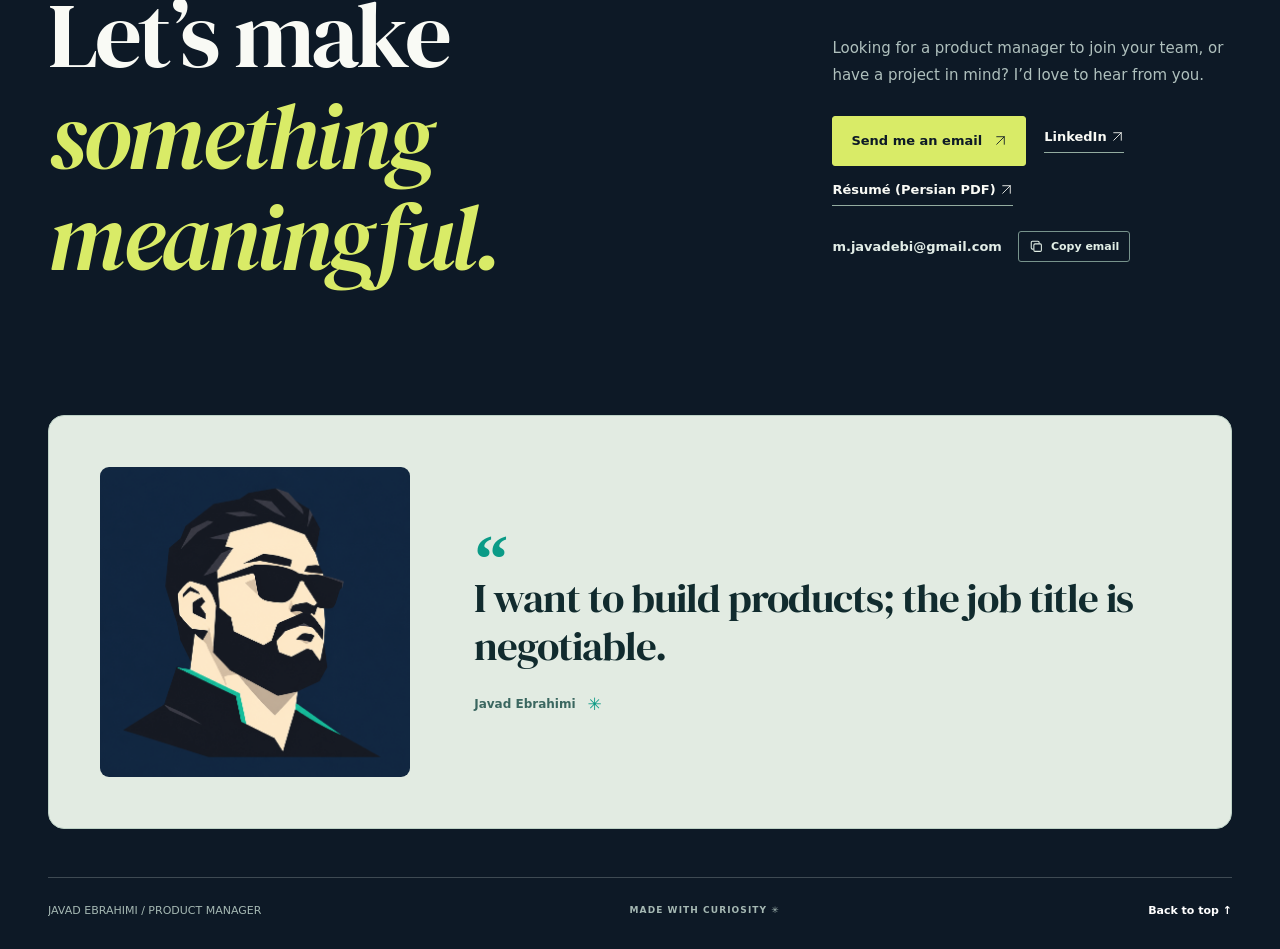
==== commit cf540e2f: "Bring the portfolio to life with interactive light and motion" ====
--- a/en/index.html
+++ b/en/index.html
@@ -10,13 +10,15 @@
   <meta property="og:description" content="Javad Ebrahimi, product manager: from asking the right question to seeing results in the real world.">
   <link rel="icon" type="image/png" href="../assets/images/brand-dark.png">
   <link rel="preload" href="../assets/fonts/Doran-VF.ttf" as="font" type="font/ttf" crossorigin>
-  <link rel="preload" href="../assets/portfolio-v3/javad-hero.jpg" as="image" fetchpriority="high">
+  <link rel="preload" href="../assets/portfolio-v3/javad-hero.png" as="image" fetchpriority="high">
   <link rel="stylesheet" href="../styles.css">
   <title>Javad Ebrahimi — Product Manager</title>
   <script>document.documentElement.classList.replace('no-js','js');</script>
   <script src="../script.js" defer></script>
+  <script src="../motion.js" defer></script>
 </head>
 <body>
+<div class="reading-progress" aria-hidden="true"><span id="reading-progress"></span></div>
 <a href="#main" class="skip-link" data-i18n="skip">Skip to main content</a>
 <div class="loader" id="loader" aria-hidden="true">
   <div class="loader-top"><img src="../assets/images/brand-light.png" alt=""><span>JAVAD EBRAHIMI / PORTFOLIO</span><span>EST. CURIOSITY</span></div>
@@ -26,8 +28,8 @@
 </div>
 <header class="site-header" id="site-header">
   <a class="mark" href="#top" aria-label="Javad Ebrahimi, home" data-i18n-aria="homeAria"><img src="../assets/images/brand-light.png" alt=""><span>J / E</span></a>
-  <div class="header-right"><a class="header-cv" href="../assets/portfolio-v3/javad-cv-fa.pdf" target="_blank" rel="noopener noreferrer"><span data-i18n="cv">Résumé</span> ↗</a><button class="lang-switch" id="language-toggle" type="button" aria-label="تغییر زبان به فارسی">فا</button><button class="menu-button" id="menu-toggle" type="button" aria-label="باز کردن منو" aria-expanded="false" aria-controls="site-menu"><span></span><span></span></button></div>
-  <nav class="site-menu" id="site-menu" aria-label="Main navigation" data-i18n-aria="navAria"><a href="#about"><small>01</small><span data-i18n="navAbout">About</span><b>↗</b></a><a href="#skills"><small>02</small><span data-i18n="navSkills">Skills</span><b>↗</b></a><a href="#work"><small>03</small><span data-i18n="navWork">Work</span><b>↗</b></a><a href="#approach"><small>04</small><span data-i18n="navApproach">Approach</span><b>↗</b></a><a href="#contact"><small>05</small><span data-i18n="navContact">Contact</span><b>↗</b></a></nav>
+  <div class="header-right"><a class="header-cv" href="../assets/portfolio-v3/javad-cv-fa.pdf" target="_blank" rel="noopener noreferrer"><span data-i18n="cv">Résumé</span> <svg class="arrow-icon" viewBox="0 0 24 24" fill="none" aria-hidden="true"><path d="M5 19 19 5M5 5h14v14" stroke="currentColor" stroke-width="1.6" stroke-linecap="round" stroke-linejoin="round"/></svg></a><button class="lang-switch" id="language-toggle" type="button" aria-label="تغییر زبان به فارسی">فا</button><button class="menu-button" id="menu-toggle" type="button" aria-label="باز کردن منو" aria-expanded="false" aria-controls="site-menu"><span></span><span></span></button></div>
+  <nav class="site-menu" id="site-menu" aria-label="Main navigation" data-i18n-aria="navAria"><a href="#about"><small>01</small><span data-i18n="navAbout">About</span><b><svg class="arrow-icon" viewBox="0 0 24 24" fill="none" aria-hidden="true"><path d="M5 19 19 5M5 5h14v14" stroke="currentColor" stroke-width="1.6" stroke-linecap="round" stroke-linejoin="round"/></svg></b></a><a href="#skills"><small>02</small><span data-i18n="navSkills">Skills</span><b><svg class="arrow-icon" viewBox="0 0 24 24" fill="none" aria-hidden="true"><path d="M5 19 19 5M5 5h14v14" stroke="currentColor" stroke-width="1.6" stroke-linecap="round" stroke-linejoin="round"/></svg></b></a><a href="#work"><small>03</small><span data-i18n="navWork">Work</span><b><svg class="arrow-icon" viewBox="0 0 24 24" fill="none" aria-hidden="true"><path d="M5 19 19 5M5 5h14v14" stroke="currentColor" stroke-width="1.6" stroke-linecap="round" stroke-linejoin="round"/></svg></b></a><a href="#approach"><small>04</small><span data-i18n="navApproach">Approach</span><b><svg class="arrow-icon" viewBox="0 0 24 24" fill="none" aria-hidden="true"><path d="M5 19 19 5M5 5h14v14" stroke="currentColor" stroke-width="1.6" stroke-linecap="round" stroke-linejoin="round"/></svg></b></a><a href="#contact"><small>05</small><span data-i18n="navContact">Contact</span><b><svg class="arrow-icon" viewBox="0 0 24 24" fill="none" aria-hidden="true"><path d="M5 19 19 5M5 5h14v14" stroke="currentColor" stroke-width="1.6" stroke-linecap="round" stroke-linejoin="round"/></svg></b></a></nav>
 </header>
 <main id="main">
   <section class="hero" id="top" aria-labelledby="hero-title">
@@ -35,15 +37,17 @@
       <p class="hero-kicker"><span class="hero-dot" aria-hidden="true"></span><span data-i18n="heroKicker">JAVAD EBRAHIMI / PRODUCT MANAGER</span></p>
       <h1 id="hero-title"><span data-i18n="heroLine1">It’s live.</span><br><span data-i18n="heroLine2">Now the question:</span><br><em data-i18n="heroLine3">did it work?</em></h1>
       <p class="hero-lede" data-i18n="heroLede">From finding the real problem to seeing the result in people’s behaviour and the numbers, I’m in it for the whole journey.</p>
-      <div class="hero-actions"><a class="hero-primary" href="#work"><span data-i18n="heroPrimary">Explore my work</span><span aria-hidden="true">↗</span></a><a class="hero-secondary" href="#about"><span data-i18n="heroSecondary">More about me</span><span aria-hidden="true">↓</span></a></div>
+      <div class="hero-actions"><a class="hero-primary" href="#work"><span data-i18n="heroPrimary">Explore my work</span><span aria-hidden="true"><svg class="arrow-icon" viewBox="0 0 24 24" fill="none" aria-hidden="true"><path d="M5 19 19 5M5 5h14v14" stroke="currentColor" stroke-width="1.6" stroke-linecap="round" stroke-linejoin="round"/></svg></span></a><a class="hero-secondary" href="#about"><span data-i18n="heroSecondary">More about me</span><span aria-hidden="true">↓</span></a></div>
       <p class="hero-signature" dir="ltr">PRODUCT / PEOPLE / PROGRESS <span>✳</span></p>
     </div>
-    <div class="hero-portrait"><img src="../assets/portfolio-v3/javad-hero.jpg" alt="Portrait of Javad Ebrahimi" data-i18n-alt="heroPhotoAlt" fetchpriority="high" width="1080" height="700"></div>
+    <div class="hero-portrait" id="hero-portrait"><div class="portrait-aura" aria-hidden="true"></div><img class="portrait-base" src="../assets/portfolio-v3/javad-hero.png" alt="Portrait of Javad Ebrahimi" data-i18n-alt="heroPhotoAlt" fetchpriority="high" width="1342" height="1172"><img class="portrait-light" src="../assets/portfolio-v3/javad-hero.png" alt="" aria-hidden="true" width="1342" height="1172"></div>
+    <button class="portrait-switch" id="portrait-switch" type="button" aria-pressed="false" aria-controls="hero-portrait"><svg viewBox="0 0 24 24" fill="none" aria-hidden="true"><path d="M9 18h6m-5 3h4M8.6 14.5a6 6 0 1 1 6.8 0c-.9.6-1.4 1.4-1.4 2.5h-4c0-1.1-.5-1.9-1.4-2.5Z" stroke="currentColor" stroke-width="1.5" stroke-linecap="round"/></svg><span data-i18n="portraitLight">Lights on</span><span class="switch-dot" aria-hidden="true"></span></button>
+    <a class="hero-scroll" href="#about"><span data-i18n="scrollHint">Stay curious. Scroll on.</span><span class="scroll-track" aria-hidden="true"><i></i></span></a>
   </section>
 
   <section class="intro section shell" id="about" aria-labelledby="intro-title">
     <div class="section-top reveal"><span>01 / <span data-i18n="aboutLabel">A LITTLE INTRODUCTION</span></span><span class="tiny-star" aria-hidden="true">✳</span></div>
-    <div class="intro-grid"><div class="reveal"><p class="eyebrow" data-i18n="introEyebrow">HELLO, I’M JAVAD.</p><h2 id="intro-title" data-i18n="introTitle">When something doesn’t work, I want to know why.</h2></div><div class="intro-copy reveal"><p data-i18n="introBody1">When I encounter a problem, I want to understand where it comes from first. I talk to the people involved, look closely at the process and dig into data and logs to find a better solution.</p><p data-i18n="introBody2">Computer engineering at the University of Tehran and experience in marketing led me to product management: a place to stay close to people and get under the hood of the systems they use.</p><p data-i18n="introBody3">For me, responsibility for an outcome starts with understanding the business and its goals. I want to contribute to strategic decisions and have the authority to shape the path to those goals and see the results through.</p><a class="text-link" href="#approach"><span data-i18n="introLink">More about how I work</span> <span>↗</span></a></div></div>
+    <div class="intro-grid"><div class="reveal"><p class="eyebrow" data-i18n="introEyebrow">HELLO, I’M JAVAD.</p><h2 id="intro-title" data-i18n="introTitle">When something doesn’t work, I want to know why.</h2></div><div class="intro-copy reveal"><p data-i18n="introBody1">When I encounter a problem, I want to understand where it comes from first. I talk to the people involved, look closely at the process and dig into data and logs to find a better solution.</p><p data-i18n="introBody2">Computer engineering at the University of Tehran and experience in marketing led me to product management: a place to stay close to people and get under the hood of the systems they use.</p><p data-i18n="introBody3">For me, responsibility for an outcome starts with understanding the business and its goals. I want to contribute to strategic decisions and have the authority to shape the path to those goals and see the results through.</p><a class="text-link" href="#approach"><span data-i18n="introLink">More about how I work</span> <span><svg class="arrow-icon" viewBox="0 0 24 24" fill="none" aria-hidden="true"><path d="M5 19 19 5M5 5h14v14" stroke="currentColor" stroke-width="1.6" stroke-linecap="round" stroke-linejoin="round"/></svg></span></a></div></div>
     <div class="scale-line reveal"><div><strong dir="ltr"><b data-count="1" data-precision="1" data-suffix="M+">1M+</b></strong><span data-i18n="scaleUsers">users across the B2C portfolio</span></div><div><strong dir="ltr"><b data-count="50" data-suffix="K+">50K+</b></strong><span data-i18n="scaleRequests">daily requests across the products</span></div><div><strong dir="ltr"><b data-count="10" data-suffix="+">10+</b></strong><span data-i18n="scaleClients">businesses with different priorities</span></div></div>
     <div class="intro-foot reveal"><span data-i18n="introFoot">Here for the answers, not just the next task.</span><span dir="ltr">KEEP ASKING WHY ↘</span></div>
   </section>
@@ -59,7 +63,7 @@
       <article class="skill-card reveal"><div class="skill-card-head"><span>05 / PEOPLE</span><span aria-hidden="true">✳</span></div><h3 data-i18n="skillPeopleTitle">People &amp; alignment</h3><p data-i18n="skillPeopleBody">From negotiation and listening to stakeholder management and aligning product, engineering and business teams, I work towards shared understanding and decisions. I’ve managed teams, too.</p><ul class="skill-tags" aria-label="People skills" data-i18n-aria="skillAriaPeople"><li>NEGOTIATION</li><li>COMMUNICATION</li><li>STAKEHOLDERS</li><li>TEAM LEADERSHIP</li></ul></article>
       <article class="skill-card reveal"><div class="skill-card-head"><span>06 / AI</span><span aria-hidden="true">✳</span></div><h3 data-i18n="skillAiTitle">AI in the workflow</h3><p data-i18n="skillAiBody">I write prompts and direct AI tools for research, ideation and prototyping, then evaluate and refine what they produce.</p><ul class="skill-tags" aria-label="AI skills" data-i18n-aria="skillAriaAi"><li>AI TOOLS</li><li>PROMPTING</li><li>OUTPUT REVIEW</li></ul></article>
     </div>
-    <p class="skills-note reveal"><span data-i18n="skillsNote">For me, being a generalist means being able to connect the specialists.</span><span aria-hidden="true">↗</span></p>
+    <p class="skills-note reveal"><span data-i18n="skillsNote">For me, being a generalist means being able to connect the specialists.</span><span aria-hidden="true"><svg class="arrow-icon" viewBox="0 0 24 24" fill="none" aria-hidden="true"><path d="M5 19 19 5M5 5h14v14" stroke="currentColor" stroke-width="1.6" stroke-linecap="round" stroke-linejoin="round"/></svg></span></p>
   </div></section>
 
   <section class="work section shell" id="work" aria-labelledby="work-title">
@@ -67,16 +71,16 @@
     <div class="work-heading reveal"><h2 id="work-title"><span data-i18n="workTitleA">Every product</span><br><em data-i18n="workTitleB">has a story.</em></h2><p data-i18n="workIntro">A few journeys I’ve shared with teams and businesses, with the real problems, decisions and outcomes that came with them.</p></div>
 
     <article class="case reveal" id="modiran-case">
-      <a class="case-cover cover-click" href="#modiran-story" aria-label="Explore the Modiran Click story" data-i18n-aria="clickCoverAria"><div class="cover-no">01 / 05</div><div class="browser-window"><div class="browser-bar" dir="ltr"><span class="dots"><i></i><i></i><i></i></span><span>modiran.click</span><span>↗</span></div><img src="../assets/portfolio-v3/modiran-home.webp" alt="The full Modiran Click home page" data-i18n-alt="clickAlt" loading="lazy"></div><div class="cover-label" dir="ltr">B2C PLATFORM / GROWTH</div><span class="pointer-bubble" aria-hidden="true">↗</span></a>
-      <div class="case-title"><div><span class="case-meta">01 / PLATFORM &amp; GROWTH</span><h3 data-i18n="clickTitle">Modiran Click</h3></div><span class="case-arrow" aria-hidden="true">↗</span></div>
-      <div class="case-story" id="modiran-story"><p class="case-headline" data-i18n="clickHeadline">From a service portal to a platform for customers and business partners.</p><div class="case-copy"><p data-i18n="clickBody">When I took it on, Modiran Click was mainly an after-sales portal. With the team, I helped rebrand and expand it into a platform with room for sales, insurance and value for Modiran Khodro’s business partners.</p><p data-i18n="clickBody2">Through UX research and simpler sign-up and identity verification, we helped newly registered users complete their requests more successfully: the rate rose from 65% to 92%.</p><p data-i18n="clickPayment">For initial payments after the sales draw, we introduced a way to split a large payment order into smaller amounts so customers could pay from multiple accounts. Payment success rose from 70% to 86%.</p><a class="text-link" href="https://modiran.click" target="_blank" rel="noopener noreferrer"><span data-i18n="visit">Visit website</span> ↗</a></div></div>
+      <a class="case-cover cover-click" href="#modiran-story" aria-label="Explore the Modiran Click story" data-i18n-aria="clickCoverAria"><div class="cover-no">01 / 05</div><div class="browser-window"><div class="browser-bar" dir="ltr"><span class="dots"><i></i><i></i><i></i></span><span>modiran.click</span><span><svg class="arrow-icon" viewBox="0 0 24 24" fill="none" aria-hidden="true"><path d="M5 19 19 5M5 5h14v14" stroke="currentColor" stroke-width="1.6" stroke-linecap="round" stroke-linejoin="round"/></svg></span></div><img src="../assets/portfolio-v3/modiran-home.webp" alt="The full Modiran Click home page" data-i18n-alt="clickAlt" loading="lazy"></div><div class="cover-label" dir="ltr">B2C PLATFORM / GROWTH</div><span class="pointer-bubble" aria-hidden="true"><svg class="arrow-icon" viewBox="0 0 24 24" fill="none" aria-hidden="true"><path d="M5 19 19 5M5 5h14v14" stroke="currentColor" stroke-width="1.6" stroke-linecap="round" stroke-linejoin="round"/></svg></span></a>
+      <div class="case-title"><div><span class="case-meta">01 / PLATFORM &amp; GROWTH</span><h3 data-i18n="clickTitle">Modiran Click</h3></div><span class="case-arrow" aria-hidden="true"><svg class="arrow-icon" viewBox="0 0 24 24" fill="none" aria-hidden="true"><path d="M5 19 19 5M5 5h14v14" stroke="currentColor" stroke-width="1.6" stroke-linecap="round" stroke-linejoin="round"/></svg></span></div>
+      <div class="case-story" id="modiran-story"><p class="case-headline" data-i18n="clickHeadline">From a service portal to a platform for customers and business partners.</p><div class="case-copy"><p data-i18n="clickBody">When I took it on, Modiran Click was mainly an after-sales portal. With the team, I helped rebrand and expand it into a platform with room for sales, insurance and value for Modiran Khodro’s business partners.</p><p data-i18n="clickBody2">Through UX research and simpler sign-up and identity verification, we helped newly registered users complete their requests more successfully: the rate rose from 65% to 92%.</p><p data-i18n="clickPayment">For initial payments after the sales draw, we introduced a way to split a large payment order into smaller amounts so customers could pay from multiple accounts. Payment success rose from 70% to 86%.</p><a class="text-link" href="https://modiran.click" target="_blank" rel="noopener noreferrer"><span data-i18n="visit">Visit website</span> <svg class="arrow-icon" viewBox="0 0 24 24" fill="none" aria-hidden="true"><path d="M5 19 19 5M5 5h14v14" stroke="currentColor" stroke-width="1.6" stroke-linecap="round" stroke-linejoin="round"/></svg></a></div></div>
       <div class="stats"><div><strong dir="ltr"><b data-count="1500">1,500</b> <i>→</i> <b data-count="5000" data-suffix="+">5,000+</b></strong><span data-i18n="clickStat1">qualified leads per month, from one acquisition feature</span></div><div><strong dir="ltr"><b data-count="65" data-suffix="%">65%</b> <i>→</i> <b data-count="92" data-suffix="%">92%</b></strong><span data-i18n="clickStat2">newly registered users successfully submitting a request</span></div><div><strong dir="ltr"><b data-count="70" data-suffix="%">70%</b> <i>→</i> <b data-count="86" data-suffix="%">86%</b></strong><span data-i18n="clickStat3">initial payment success after the sales draw</span></div></div>
     </article>
 
     <article class="case reveal" id="insurance-case">
-      <a class="case-cover cover-insurance" href="#insurance-story" aria-label="Explore the insurance story" data-i18n-aria="insuranceCoverAria"><div class="cover-no">02 / 05</div><div class="browser-window"><div class="browser-bar" dir="ltr"><span class="dots"><i></i><i></i><i></i></span><span>mybimco.com</span><span>↗</span></div><img src="../assets/portfolio-v3/mybimco.webp" alt="Mybimco home page" data-i18n-alt="insuranceAlt" loading="lazy"></div><div class="floating-window"><div class="browser-bar" dir="ltr"><span class="dots"><i></i><i></i><i></i></span><span>BACK OFFICE</span></div><img src="../assets/portfolio-v3/insurance-office.webp" alt="Insurance back-office sign-in screen" data-i18n-alt="officeAlt" loading="lazy"></div><div class="cover-label" dir="ltr">INSURANCE / FROM INSIDE OUT</div><span class="pointer-bubble" aria-hidden="true">↗</span></a>
-      <div class="case-title"><div><span class="case-meta">02 / INSURANCE ECOSYSTEM</span><h3 data-i18n="insuranceTitle">Insurance, from back office to storefront</h3></div><span class="case-arrow" aria-hidden="true">↗</span></div>
-      <div class="case-story" id="insurance-story"><p class="case-headline" data-i18n="insuranceHeadline">To improve a process, first you have to see how the work really happens.</p><div class="case-copy"><p data-i18n="insuranceBody">Before building the back office, I went into the organisation and spoke with managers and specialists to understand how their work actually flowed. Together, we designed and implemented the process from registration to issuance.</p><p data-i18n="insuranceBody2">Internet disruptions and the 12-day war also made continuity part of the problem. The redesigned process reduced registration-to-issuance time from a previous average of one hour to 10 minutes.</p><p data-i18n="insuranceBody3">After the back office came Mybimco for capturing leads, followed by direct insurance sales through Modiran Click: three parts of one journey, each solving a different problem.</p><a class="text-link" href="https://mybimco.com" target="_blank" rel="noopener noreferrer"><span data-i18n="visitBimco">Visit Mybimco</span> ↗</a></div></div>
+      <a class="case-cover cover-insurance" href="#insurance-story" aria-label="Explore the insurance story" data-i18n-aria="insuranceCoverAria"><div class="cover-no">02 / 05</div><div class="browser-window"><div class="browser-bar" dir="ltr"><span class="dots"><i></i><i></i><i></i></span><span>mybimco.com</span><span><svg class="arrow-icon" viewBox="0 0 24 24" fill="none" aria-hidden="true"><path d="M5 19 19 5M5 5h14v14" stroke="currentColor" stroke-width="1.6" stroke-linecap="round" stroke-linejoin="round"/></svg></span></div><img src="../assets/portfolio-v3/mybimco.webp" alt="Mybimco home page" data-i18n-alt="insuranceAlt" loading="lazy"></div><div class="floating-window"><div class="browser-bar" dir="ltr"><span class="dots"><i></i><i></i><i></i></span><span>BACK OFFICE</span></div><img src="../assets/portfolio-v3/insurance-office.webp" alt="Insurance back-office sign-in screen" data-i18n-alt="officeAlt" loading="lazy"></div><div class="cover-label" dir="ltr">INSURANCE / FROM INSIDE OUT</div><span class="pointer-bubble" aria-hidden="true"><svg class="arrow-icon" viewBox="0 0 24 24" fill="none" aria-hidden="true"><path d="M5 19 19 5M5 5h14v14" stroke="currentColor" stroke-width="1.6" stroke-linecap="round" stroke-linejoin="round"/></svg></span></a>
+      <div class="case-title"><div><span class="case-meta">02 / INSURANCE ECOSYSTEM</span><h3 data-i18n="insuranceTitle">Insurance, from back office to storefront</h3></div><span class="case-arrow" aria-hidden="true"><svg class="arrow-icon" viewBox="0 0 24 24" fill="none" aria-hidden="true"><path d="M5 19 19 5M5 5h14v14" stroke="currentColor" stroke-width="1.6" stroke-linecap="round" stroke-linejoin="round"/></svg></span></div>
+      <div class="case-story" id="insurance-story"><p class="case-headline" data-i18n="insuranceHeadline">To improve a process, first you have to see how the work really happens.</p><div class="case-copy"><p data-i18n="insuranceBody">Before building the back office, I went into the organisation and spoke with managers and specialists to understand how their work actually flowed. Together, we designed and implemented the process from registration to issuance.</p><p data-i18n="insuranceBody2">Internet disruptions and the 12-day war also made continuity part of the problem. The redesigned process reduced registration-to-issuance time from a previous average of one hour to 10 minutes.</p><p data-i18n="insuranceBody3">After the back office came Mybimco for capturing leads, followed by direct insurance sales through Modiran Click: three parts of one journey, each solving a different problem.</p><a class="text-link" href="https://mybimco.com" target="_blank" rel="noopener noreferrer"><span data-i18n="visitBimco">Visit Mybimco</span> <svg class="arrow-icon" viewBox="0 0 24 24" fill="none" aria-hidden="true"><path d="M5 19 19 5M5 5h14v14" stroke="currentColor" stroke-width="1.6" stroke-linecap="round" stroke-linejoin="round"/></svg></a></div></div>
       <div class="case-sequence"><div><span>01</span><b data-i18n="phase1">Back office &amp; operations</b></div><div><span>02</span><b data-i18n="phase2">Mybimco &amp; lead capture</b></div><div><span>03</span><b data-i18n="phase3">Sales through Modiran Click</b></div></div>
       <div class="stats insurance-stats" role="group" aria-label="Insurance product outcomes" data-i18n-aria="insuranceStatsAria">
         <div><strong dir="ltr"><b data-count="150" data-suffix="+">150+</b></strong><span data-i18n="insuranceStatUsers">back-office users, including individuals and businesses</span></div>
@@ -86,19 +90,19 @@
     </article>
 
     <article class="case reveal" id="apps-case">
-      <a class="case-cover cover-apps" href="#apps-story" aria-label="Explore the customer apps story" data-i18n-aria="appsCoverAria"><div class="cover-no">03 / 05</div><div class="cover-giant" aria-hidden="true">3 / 3</div><img class="phone-image" src="../assets/portfolio-v3/apps-masked.webp" alt="Three customer apps with account information concealed" data-i18n-alt="appsAlt" loading="lazy"><div class="cover-label" dir="ltr">MVM / FOWNIX / XTRIM</div><span class="pointer-bubble" aria-hidden="true">↗</span></a>
-      <div class="case-title"><div><span class="case-meta">03 / CUSTOMER APPS</span><h3 data-i18n="appsTitle">From customer apps to connected cars</h3></div><span class="case-arrow" aria-hidden="true">↗</span></div>
-      <div class="case-story" id="apps-story"><p class="case-headline" data-i18n="appsHeadline">Three brands today. A first step toward connected vehicles.</p><div class="case-copy"><p data-i18n="appsBody">The MVM, Fownix and XTRIM apps connect customers to services. I worked across teams to move B2C needs forward while keeping the customer experience in view for all three brands.</p><p data-i18n="appsIov">Alongside this, I helped initiate an Internet of Vehicles (IoV) project, communicating in English with Chinese suppliers and representing the client side in some discussions.</p><div class="inline-links" dir="ltr"><a href="https://app.mvmco.ir" target="_blank" rel="noopener noreferrer">MVM ↗</a><a href="https://app.fownix.com" target="_blank" rel="noopener noreferrer">FOWNIX ↗</a><a href="https://app.xtrimcars.com" target="_blank" rel="noopener noreferrer">XTRIM ↗</a></div></div></div>
+      <a class="case-cover cover-apps" href="#apps-story" aria-label="Explore the customer apps story" data-i18n-aria="appsCoverAria"><div class="cover-no">03 / 05</div><div class="cover-giant" aria-hidden="true">3 / 3</div><img class="phone-image" src="../assets/portfolio-v3/apps-masked.webp" alt="Three customer apps with account information concealed" data-i18n-alt="appsAlt" loading="lazy"><div class="cover-label" dir="ltr">MVM / FOWNIX / XTRIM</div><span class="pointer-bubble" aria-hidden="true"><svg class="arrow-icon" viewBox="0 0 24 24" fill="none" aria-hidden="true"><path d="M5 19 19 5M5 5h14v14" stroke="currentColor" stroke-width="1.6" stroke-linecap="round" stroke-linejoin="round"/></svg></span></a>
+      <div class="case-title"><div><span class="case-meta">03 / CUSTOMER APPS</span><h3 data-i18n="appsTitle">From customer apps to connected cars</h3></div><span class="case-arrow" aria-hidden="true"><svg class="arrow-icon" viewBox="0 0 24 24" fill="none" aria-hidden="true"><path d="M5 19 19 5M5 5h14v14" stroke="currentColor" stroke-width="1.6" stroke-linecap="round" stroke-linejoin="round"/></svg></span></div>
+      <div class="case-story" id="apps-story"><p class="case-headline" data-i18n="appsHeadline">Three brands today. A first step toward connected vehicles.</p><div class="case-copy"><p data-i18n="appsBody">The MVM, Fownix and XTRIM apps connect customers to services. I worked across teams to move B2C needs forward while keeping the customer experience in view for all three brands.</p><p data-i18n="appsIov">Alongside this, I helped initiate an Internet of Vehicles (IoV) project, communicating in English with Chinese suppliers and representing the client side in some discussions.</p><div class="inline-links" dir="ltr"><a href="https://app.mvmco.ir" target="_blank" rel="noopener noreferrer">MVM <svg class="arrow-icon" viewBox="0 0 24 24" fill="none" aria-hidden="true"><path d="M5 19 19 5M5 5h14v14" stroke="currentColor" stroke-width="1.6" stroke-linecap="round" stroke-linejoin="round"/></svg></a><a href="https://app.fownix.com" target="_blank" rel="noopener noreferrer">FOWNIX <svg class="arrow-icon" viewBox="0 0 24 24" fill="none" aria-hidden="true"><path d="M5 19 19 5M5 5h14v14" stroke="currentColor" stroke-width="1.6" stroke-linecap="round" stroke-linejoin="round"/></svg></a><a href="https://app.xtrimcars.com" target="_blank" rel="noopener noreferrer">XTRIM <svg class="arrow-icon" viewBox="0 0 24 24" fill="none" aria-hidden="true"><path d="M5 19 19 5M5 5h14v14" stroke="currentColor" stroke-width="1.6" stroke-linecap="round" stroke-linejoin="round"/></svg></a></div></div></div>
       <div class="stats one-stat"><div><strong dir="ltr"><b data-count="200" data-suffix="K+">200K+</b></strong><span data-i18n="appsStat">monthly active users across the three apps</span></div></div>
     </article>
 
-    <div class="paired-cases"><article class="case reveal" id="sahand-case"><a class="case-cover cover-sahand" href="#sahand-story" aria-label="Explore the Sahand Khodro website project" data-i18n-aria="sahandAria"><div class="cover-no">04 / 05</div><div class="browser-window"><div class="browser-bar" dir="ltr"><span class="dots"><i></i><i></i><i></i></span><span>skpig.com</span><span>↗</span></div><img src="../assets/portfolio-v3/industrial.webp" alt="Full product section of the Sahand Khodro website" data-i18n-alt="sahandAlt" loading="lazy"></div><div class="cover-label" dir="ltr">SAHAND KHODRO / WEBSITE</div><span class="pointer-bubble" aria-hidden="true">↗</span></a><div class="case-title"><div><span class="case-meta">04 / RAPID RESPONSE</span><h3 data-i18n="sahandTitle">Sahand Khodro</h3></div><span class="case-arrow" aria-hidden="true">↗</span></div><div id="sahand-story" class="small-story"><p data-i18n="sahandBody">On Thursday, we learned that internet disruptions had cut the website off from its server, just before sales were due to open on Saturday. On Friday, the team and I changed the infrastructure and deployment approach to get the site ready.</p><a class="text-link" href="https://skpig.com" target="_blank" rel="noopener noreferrer"><span data-i18n="visit">Visit website</span> ↗</a></div></article>
-    <article class="case reveal" id="kourosh-case"><a class="case-cover cover-kourosh" href="#kourosh-story" aria-label="Explore the Kourosh Motor project" data-i18n-aria="kouroshAria"><div class="cover-no">05 / 05</div><img class="kourosh-first" src="../assets/portfolio-v3/kourosh-corporate.webp" alt="Kourosh Motor corporate website" data-i18n-alt="kouroshAlt" loading="lazy"><img class="kourosh-second" src="../assets/portfolio-v3/kourosh-shop.webp" alt="Kourosh Motor online store" data-i18n-alt="kouroshShopAlt" loading="lazy"><div class="cover-label" dir="ltr">KOUROSH MOTOR / DIGITAL</div><span class="pointer-bubble" aria-hidden="true">↗</span></a><div class="case-title"><div><span class="case-meta">05 / BUILD VS BUY</span><h3 data-i18n="kouroshTitle">Kourosh Motor</h3></div><span class="case-arrow" aria-hidden="true">↗</span></div><div id="kourosh-story" class="small-story"><p data-i18n="kouroshBody">The need was not complex enough to justify custom development and the cost of tying up the internal team. We worked with an external supplier and WordPress to deliver a solution suited to the need.</p></div></article></div>
+    <div class="paired-cases"><article class="case reveal" id="sahand-case"><a class="case-cover cover-sahand" href="#sahand-story" aria-label="Explore the Sahand Khodro website project" data-i18n-aria="sahandAria"><div class="cover-no">04 / 05</div><div class="browser-window"><div class="browser-bar" dir="ltr"><span class="dots"><i></i><i></i><i></i></span><span>skpig.com</span><span><svg class="arrow-icon" viewBox="0 0 24 24" fill="none" aria-hidden="true"><path d="M5 19 19 5M5 5h14v14" stroke="currentColor" stroke-width="1.6" stroke-linecap="round" stroke-linejoin="round"/></svg></span></div><img src="../assets/portfolio-v3/industrial.webp" alt="Full product section of the Sahand Khodro website" data-i18n-alt="sahandAlt" loading="lazy"></div><div class="cover-label" dir="ltr">SAHAND KHODRO / WEBSITE</div><span class="pointer-bubble" aria-hidden="true"><svg class="arrow-icon" viewBox="0 0 24 24" fill="none" aria-hidden="true"><path d="M5 19 19 5M5 5h14v14" stroke="currentColor" stroke-width="1.6" stroke-linecap="round" stroke-linejoin="round"/></svg></span></a><div class="case-title"><div><span class="case-meta">04 / RAPID RESPONSE</span><h3 data-i18n="sahandTitle">Sahand Khodro</h3></div><span class="case-arrow" aria-hidden="true"><svg class="arrow-icon" viewBox="0 0 24 24" fill="none" aria-hidden="true"><path d="M5 19 19 5M5 5h14v14" stroke="currentColor" stroke-width="1.6" stroke-linecap="round" stroke-linejoin="round"/></svg></span></div><div id="sahand-story" class="small-story"><p data-i18n="sahandBody">On Thursday, we learned that internet disruptions had cut the website off from its server, just before sales were due to open on Saturday. On Friday, the team and I changed the infrastructure and deployment approach to get the site ready.</p><a class="text-link" href="https://skpig.com" target="_blank" rel="noopener noreferrer"><span data-i18n="visit">Visit website</span> <svg class="arrow-icon" viewBox="0 0 24 24" fill="none" aria-hidden="true"><path d="M5 19 19 5M5 5h14v14" stroke="currentColor" stroke-width="1.6" stroke-linecap="round" stroke-linejoin="round"/></svg></a></div></article>
+    <article class="case reveal" id="kourosh-case"><a class="case-cover cover-kourosh" href="#kourosh-story" aria-label="Explore the Kourosh Motor project" data-i18n-aria="kouroshAria"><div class="cover-no">05 / 05</div><img class="kourosh-first" src="../assets/portfolio-v3/kourosh-corporate.webp" alt="Kourosh Motor corporate website" data-i18n-alt="kouroshAlt" loading="lazy"><img class="kourosh-second" src="../assets/portfolio-v3/kourosh-shop.webp" alt="Kourosh Motor online store" data-i18n-alt="kouroshShopAlt" loading="lazy"><div class="cover-label" dir="ltr">KOUROSH MOTOR / DIGITAL</div><span class="pointer-bubble" aria-hidden="true"><svg class="arrow-icon" viewBox="0 0 24 24" fill="none" aria-hidden="true"><path d="M5 19 19 5M5 5h14v14" stroke="currentColor" stroke-width="1.6" stroke-linecap="round" stroke-linejoin="round"/></svg></span></a><div class="case-title"><div><span class="case-meta">05 / BUILD VS BUY</span><h3 data-i18n="kouroshTitle">Kourosh Motor</h3></div><span class="case-arrow" aria-hidden="true"><svg class="arrow-icon" viewBox="0 0 24 24" fill="none" aria-hidden="true"><path d="M5 19 19 5M5 5h14v14" stroke="currentColor" stroke-width="1.6" stroke-linecap="round" stroke-linejoin="round"/></svg></span></div><div id="kourosh-story" class="small-story"><p data-i18n="kouroshBody">The need was not complex enough to justify custom development and the cost of tying up the internal team. We worked with an external supplier and WordPress to deliver a solution suited to the need.</p></div></article></div>
   </section>
 
   <section class="approach section" id="approach" aria-labelledby="approach-title"><div class="shell"><div class="section-top reveal"><span>04 / <span data-i18n="approachLabel">HOW I WORK</span></span><span dir="ltr">THE WAY I THINK</span></div><div class="approach-heading reveal"><span class="approach-star">✳</span><h2 id="approach-title" data-i18n="approachTitle">From a good question to an outcome you can see.</h2></div><div class="lean-framework reveal"><div><span class="lean-label" data-i18n="leanLabel">INSPIRED BY LEAN STARTUP</span><p data-i18n="leanBody">The biggest lesson I took from building my startup was Lean thinking: test assumptions early, learn from data and feedback, and use that learning to decide what comes next.</p></div><ol class="lean-steps"><li data-i18n="leanHypothesis">Hypothesis</li><li data-i18n="leanBuild">Build</li><li data-i18n="leanMeasure">Measure</li><li data-i18n="leanLearn">Learn</li></ol></div><div class="approach-list"><div class="approach-row reveal"><span>01</span><h3 data-i18n="approach1Title">First, discover.</h3><p data-i18n="approach1Body">A straightforward request often hides a more complicated story. I start by asking, observing and looking for the real problem.</p></div><div class="approach-row reveal"><span>02</span><h3 data-i18n="approach2Title">Then, connect the dots.</h3><p data-i18n="approach2Body">With more than 10 businesses, different teams and workflows from factory to sales, good decisions start with seeing the bigger picture.</p></div><div class="approach-row reveal"><span>03</span><h3 data-i18n="approach3Title">And after launch? That’s when we learn.</h3><p data-i18n="approach3Body">Shipping doesn’t announce success; users and numbers do. From APIs and logs to dashboards, each clue helps us make a better decision.</p></div></div><p class="approach-punch reveal" data-i18n="punch">A green dashboard just hits different. ✳</p><div class="tool-line reveal"><span>POSTMAN</span><span>GRAFANA</span><span>ZABBIX</span><span>DATA</span><span>PRODUCT</span></div></div></section>
 
-  <section class="contact section shell" id="contact" aria-labelledby="contact-title"><div class="section-top reveal"><span>05 / <span data-i18n="contactLabel">SAY HELLO</span></span><span dir="ltr">LET’S MAKE SOMETHING USEFUL</span></div><div class="contact-grid reveal"><h2 id="contact-title"><span data-i18n="contactTitle1">Let’s make</span><br><em data-i18n="contactTitle2">something meaningful.</em></h2><div><p data-i18n="contactBody">Looking for a product manager to join your team, or have a project in mind? I’d love to hear from you.</p><div class="contact-links"><a href="mailto:m.javadebi@gmail.com"><span data-i18n="contactMail">Send me an email</span> ↗</a><a href="https://www.linkedin.com/in/javad-ebrahimi-b08b9a247" target="_blank" rel="noopener noreferrer">LinkedIn ↗</a><a href="../assets/portfolio-v3/javad-cv-fa.pdf" target="_blank" rel="noopener noreferrer"><span data-i18n="cvFull">Résumé (Persian PDF)</span> ↗</a></div><div class="contact-email" dir="ltr"><span class="email-address" id="email-address">m.javadebi@gmail.com</span><button class="copy-email" id="copy-email" type="button" aria-label="Copy email address" data-i18n-aria="copyEmailAria"><svg viewBox="0 0 20 20" fill="none" aria-hidden="true"><rect x="6.5" y="6.5" width="10" height="10" rx="1.5" stroke="currentColor" stroke-width="1.4"/><path d="M13.5 6V4.5A1.5 1.5 0 0 0 12 3H4.5A1.5 1.5 0 0 0 3 4.5V12A1.5 1.5 0 0 0 4.5 13.5H6" stroke="currentColor" stroke-width="1.4"/></svg><span data-i18n="copyEmail">Copy email</span></button></div><p class="email-copy-status" id="email-copy-status" role="status" aria-live="polite"></p></div></div><figure class="quote-card reveal"><div class="quote-portrait"><img src="../assets/portfolio-v3/javad-quote.png" alt="Illustrated portrait of Javad Ebrahimi" data-i18n-alt="quotePortraitAlt" width="1254" height="1254" loading="lazy"></div><blockquote class="quote-content"><span class="quote-mark" aria-hidden="true">“</span><p data-i18n="personalQuote">I want to build products; the job title is negotiable.</p><footer><span data-i18n="quoteName">Javad Ebrahimi</span><span aria-hidden="true">✳</span></footer></blockquote></figure><div class="footer-bottom"><span data-i18n="footerName">JAVAD EBRAHIMI / PRODUCT MANAGER</span><span dir="ltr">MADE WITH CURIOSITY ✳</span><a href="#top"><span data-i18n="backTop">Back to top</span> ↑</a></div></section>
+  <section class="contact section shell" id="contact" aria-labelledby="contact-title"><div class="section-top reveal"><span>05 / <span data-i18n="contactLabel">SAY HELLO</span></span><span dir="ltr">LET’S MAKE SOMETHING USEFUL</span></div><div class="contact-grid reveal"><h2 id="contact-title"><span data-i18n="contactTitle1">Let’s make</span><br><em data-i18n="contactTitle2">something meaningful.</em></h2><div><p data-i18n="contactBody">Looking for a product manager to join your team, or have a project in mind? I’d love to hear from you.</p><div class="contact-links"><a href="mailto:m.javadebi@gmail.com"><span data-i18n="contactMail">Send me an email</span> <svg class="arrow-icon" viewBox="0 0 24 24" fill="none" aria-hidden="true"><path d="M5 19 19 5M5 5h14v14" stroke="currentColor" stroke-width="1.6" stroke-linecap="round" stroke-linejoin="round"/></svg></a><a href="https://www.linkedin.com/in/javad-ebrahimi-b08b9a247" target="_blank" rel="noopener noreferrer">LinkedIn <svg class="arrow-icon" viewBox="0 0 24 24" fill="none" aria-hidden="true"><path d="M5 19 19 5M5 5h14v14" stroke="currentColor" stroke-width="1.6" stroke-linecap="round" stroke-linejoin="round"/></svg></a><a href="../assets/portfolio-v3/javad-cv-fa.pdf" target="_blank" rel="noopener noreferrer"><span data-i18n="cvFull">Résumé (Persian PDF)</span> <svg class="arrow-icon" viewBox="0 0 24 24" fill="none" aria-hidden="true"><path d="M5 19 19 5M5 5h14v14" stroke="currentColor" stroke-width="1.6" stroke-linecap="round" stroke-linejoin="round"/></svg></a></div><div class="contact-email" dir="ltr"><span class="email-address" id="email-address">m.javadebi@gmail.com</span><button class="copy-email" id="copy-email" type="button" aria-label="Copy email address" data-i18n-aria="copyEmailAria"><svg viewBox="0 0 20 20" fill="none" aria-hidden="true"><rect x="6.5" y="6.5" width="10" height="10" rx="1.5" stroke="currentColor" stroke-width="1.4"/><path d="M13.5 6V4.5A1.5 1.5 0 0 0 12 3H4.5A1.5 1.5 0 0 0 3 4.5V12A1.5 1.5 0 0 0 4.5 13.5H6" stroke="currentColor" stroke-width="1.4"/></svg><span data-i18n="copyEmail">Copy email</span></button></div><p class="email-copy-status" id="email-copy-status" role="status" aria-live="polite"></p></div></div><figure class="quote-card reveal"><div class="quote-portrait"><img src="../assets/portfolio-v3/javad-quote.png" alt="Illustrated portrait of Javad Ebrahimi" data-i18n-alt="quotePortraitAlt" width="1254" height="1254" loading="lazy"></div><blockquote class="quote-content"><span class="quote-mark" aria-hidden="true">“</span><p data-i18n="personalQuote">I want to build products; the job title is negotiable.</p><footer><span data-i18n="quoteName">Javad Ebrahimi</span><span aria-hidden="true">✳</span></footer></blockquote></figure><div class="footer-bottom"><span data-i18n="footerName">JAVAD EBRAHIMI / PRODUCT MANAGER</span><span dir="ltr">MADE WITH CURIOSITY ✳</span><a href="#top"><span data-i18n="backTop">Back to top</span> ↑</a></div></section>
 </main>
 </body>
 </html>
--- a/styles.css
+++ b/styles.css
@@ -90,3 +90,80 @@
 .footer-bottom{margin-top:48px}
 @media(max-width:760px){.contact-links{gap:14px 18px}.quote-card{margin-top:85px;grid-template-columns:112px minmax(0,1fr);gap:20px;padding:19px;border-radius:12px}.quote-portrait{border-radius:7px}.quote-mark{height:25px;font-size:48px}.quote-content p{font-size:22px;line-height:1.7;margin:8px 0 16px}.quote-content footer{font-size:10px}.footer-bottom{margin-top:35px}}
 @media(max-width:380px){.quote-card{grid-template-columns:100px minmax(0,1fr);gap:14px;padding:15px}.quote-content p{font-size:20px}.email-address{font-size:12px}}
+
+/* Motion direction: a pool of light, tactile details and deliberate entrances. */
+.reading-progress{position:fixed;z-index:100;inset:0 0 auto;height:3px;pointer-events:none;direction:ltr}.reading-progress span{display:block;height:100%;background:var(--lime);transform:scaleX(0);transform-origin:left}
+.hero{--x:32%;--y:42%}.hero-portrait{background:#142c36}
+.hero-portrait img{position:absolute;inset:0;filter:grayscale(1) contrast(1.06) brightness(.6);transition:filter .7s ease,transform 1.25s cubic-bezier(.22,1,.36,1),opacity .7s ease}
+.hero-portrait .portrait-light{z-index:1;filter:grayscale(1) contrast(1.02) brightness(1.18);opacity:0;pointer-events:none;-webkit-mask-image:radial-gradient(circle 310px at var(--x) var(--y),#000 10%,#000c 32%,transparent 100%);mask-image:radial-gradient(circle 310px at var(--x) var(--y),#000 10%,#000c 32%,transparent 100%)}
+.hero-portrait::after{z-index:2}
+.portrait-aura{position:absolute;inset:0;opacity:.25;background:radial-gradient(ellipse at var(--x) var(--y),#1ea99580 0%,#1ea99512 35%,transparent 70%);transition:opacity .8s ease;pointer-events:none}
+.has-motion .hero.is-pointer .portrait-light{opacity:1}.has-motion .hero.is-pointer .portrait-aura{opacity:1}
+.hero.is-lit .portrait-light{opacity:1;-webkit-mask-image:none;mask-image:none}.hero.is-lit .portrait-aura{opacity:1;background:radial-gradient(ellipse at 35% 38%,#1ea99565,transparent 70%)}
+.portrait-switch{position:absolute;z-index:4;bottom:27px;inset-inline-end:clamp(40px,4vw,64px);display:inline-flex;align-items:center;gap:10px;min-height:44px;padding:10px 14px;background:#101f3090;border:1px solid #b2c7c35c;border-radius:99px;color:#e7efe9;font-size:11px;font-weight:700;cursor:pointer;backdrop-filter:blur(8px);transition:background .3s,border-color .3s,color .3s}
+.portrait-switch svg{width:19px;height:19px;transition:transform .4s}.switch-dot{width:5px;height:5px;background:#7b9693;border-radius:50%;transition:background .3s,box-shadow .3s}.portrait-switch:hover,.portrait-switch[aria-pressed=true]{color:var(--lime);border-color:#d9eb6799;background:#142b32d9}.portrait-switch[aria-pressed=true] .switch-dot{background:var(--lime);box-shadow:0 0 10px #d9eb6780}.portrait-switch[aria-pressed=true] svg{transform:rotate(-12deg)}.no-js .portrait-switch{display:none}
+.hero-scroll{position:absolute;z-index:3;bottom:31px;left:44%;display:flex;align-items:center;gap:12px;font-size:10px;color:#c6d6cd;transform:translateX(-50%)}.scroll-track{display:block;position:relative;width:1px;height:28px;background:#ffffff30;overflow:hidden}.scroll-track i{position:absolute;inset:0;background:var(--lime);transform-origin:top;transform:scaleY(.35)}
+.hero-scroll:hover{color:var(--lime)}
+
+/* Controls move a few pixels toward the pointer; their hit areas remain generous. */
+@media(hover:hover) and (pointer:fine) and (prefers-reduced-motion:no-preference){
+ .magnetic{translate:var(--magnet-x,0px) var(--magnet-y,0px);transition:translate .5s cubic-bezier(.22,1,.36,1),background .3s,color .3s,border-color .3s,transform .3s}
+ .has-motion .hero-portrait img{transform:translate3d(var(--portrait-x,0px),calc(var(--portrait-y,0px) + var(--scroll-lift,0px)),0) scale(1.035)}
+ .case-cover.is-pointer .browser-window{transform:perspective(1400px) rotateX(var(--rx,0deg)) rotateY(var(--ry,0deg)) translateY(-9px) scale(1.04)}
+ .case-cover.is-pointer .phone-image{transform:perspective(1200px) rotateX(var(--rx,0deg)) rotateY(var(--ry,0deg)) translateY(-12px) scale(1.035)}
+ .case-cover.is-pointer .floating-window{transform:translateY(-16px) rotate(-3deg)}
+ .case-cover.is-pointer .kourosh-first{transform:translate(-8px,-13px) rotate(-2deg)}
+ .case-cover.is-pointer .kourosh-second{transform:translate(8px,13px) rotate(2deg)}
+ .case-cover::before{background:radial-gradient(circle 450px at var(--x,50%) var(--y,40%),#ffffff90,transparent 75%);opacity:.22}
+ .case-cover.is-pointer::before{opacity:.7}
+ .skill-card::before{content:'';position:absolute;z-index:0;inset:0 -18px;border-radius:0 0 12px 12px;pointer-events:none;background:radial-gradient(circle 280px at var(--x,50%) var(--y,50%),#d9eb6715,transparent 80%);opacity:0;transition:opacity .4s}
+ .skill-card.is-pointer::before{opacity:1}
+ .skill-card::after{content:'';position:absolute;top:-1px;inset-inline:0;height:1px;background:var(--lime);transform:scaleX(0);transform-origin:var(--x,50%) 50%;transition:transform .55s cubic-bezier(.22,1,.36,1)}
+ .skill-card.is-pointer::after{transform:scaleX(1)}
+ .skill-card:hover .skill-card-head span:last-child{transform:rotate(135deg) scale(1.2)}
+ .skill-tags li{transition:color .25s,background .25s,border-color .25s,transform .25s}.skill-tags li:hover{background:var(--lime);border-color:var(--lime);color:var(--night);transform:translateY(-3px)}
+}
+.pointer-bubble{width:80px;height:80px;background:var(--lime);color:var(--night);box-shadow:0 8px 32px #101f3026;font-size:32px;transition:opacity .2s,transform .4s cubic-bezier(.22,1,.36,1)}
+.case-cover:focus-visible .browser-window{transform:translateY(-9px) scale(1.035)}.case-cover:active .browser-window{transform:translateY(-3px) scale(1.015)}
+.case-arrow{transition:background .4s,color .4s,transform .55s cubic-bezier(.22,1,.36,1)}
+.site-menu a>span{transition:transform .45s cubic-bezier(.22,1,.36,1)}.site-menu a:hover>span,.site-menu a:focus-visible>span{transform:translateX(-6px)}html[dir=ltr] .site-menu a:hover>span,html[dir=ltr] .site-menu a:focus-visible>span{transform:translateX(6px)}
+.site-menu a b{transition:transform .45s}.site-menu a:hover b{transform:rotate(45deg)}
+.text-link{position:relative;border-bottom-color:transparent}.text-link::after{content:'';position:absolute;bottom:0;inset-inline:0;height:1px;background:currentColor;transform-origin:left;transition:transform .4s}.text-link:hover::after{transform:scaleX(.7);transform-origin:right}
+.approach-row{position:relative;isolation:isolate}.approach-row::before{content:'';position:absolute;z-index:-1;inset:0 -20px;background:#1ea9950c;transform:scaleX(0);transform-origin:right;transition:transform .6s cubic-bezier(.22,1,.36,1)}html[dir=ltr] .approach-row::before{transform-origin:left}.approach-row:hover::before{transform:scaleX(1)}.approach-row>span{transition:color .3s,transform .5s}.approach-row:hover>span{color:#087c6c;transform:translateY(4px)}
+.lean-steps li{transition:background .3s,color .3s,border-color .3s}.lean-steps li:hover{background:#145d54;color:#fff;border-color:#145d54}
+.quote-card{position:relative;isolation:isolate;overflow:hidden;transition:border-color .5s,box-shadow .5s}.quote-card::before{content:'';position:absolute;z-index:-1;inset:0;background:radial-gradient(circle 380px at var(--x,25%) var(--y,50%),#d9eb674f,transparent 75%);opacity:0;transition:opacity .5s}.quote-card.is-pointer::before{opacity:1}.quote-card:hover{border-color:#66b6a0;box-shadow:0 18px 55px #0002}.quote-portrait img{transition:transform .9s cubic-bezier(.22,1,.36,1)}.quote-card:hover .quote-portrait img{transform:scale(1.065) rotate(-2deg)}.quote-mark{transition:transform .5s}.quote-card:hover .quote-mark{transform:translateY(-5px) rotate(-8deg)}
+.contact h2 em{display:inline;transition:color .4s}.contact-grid:hover h2 em{color:#a8ded0}.copy-email.is-copied{background:var(--lime);border-color:var(--lime);color:var(--night)}.copy-email.is-copied svg{animation:copy-pop .45s ease both}
+
+@media(prefers-reduced-motion:no-preference){
+ .has-motion .hero-content h1>span,.has-motion .hero-content h1>em{display:inline-block;transition:transform 1s cubic-bezier(.22,1,.36,1),opacity .8s ease;transition-delay:var(--line-delay,0ms)}
+ .has-motion.is-loading .hero-content h1>span,.has-motion.is-loading .hero-content h1>em{transform:translateY(40px) rotate(2deg);opacity:0}
+ .has-motion .hero-kicker,.has-motion .hero-lede,.has-motion .hero-actions{transition:transform .9s cubic-bezier(.22,1,.36,1),opacity .9s ease;transition-delay:.5s}
+ .has-motion.is-loading .hero-kicker,.has-motion.is-loading .hero-lede,.has-motion.is-loading .hero-actions{transform:translateY(20px);opacity:0}
+ .has-motion .hero-dot{animation:hello-pulse 1.8s 3 ease-in-out}.has-motion .scroll-track i{animation:scroll-invite 1.8s 3 ease-in-out}
+ .has-motion .hero-signature span{display:inline-block;animation:hello-turn 2s 2 cubic-bezier(.22,1,.36,1)}
+ .js.has-motion.motion-ready .reveal{transition-duration:.95s;transition-timing-function:cubic-bezier(.22,1,.36,1);transition-delay:var(--reveal-delay,0ms)}
+ .has-motion .tiny-star,.has-motion .approach-star{display:inline-block;transform:rotate(var(--scroll-turn,0deg));transform-origin:center}
+ .has-motion .lean-framework.cycle-entered .lean-steps li{animation:learning-step .8s ease both;animation-delay:.25s}.has-motion .lean-framework.cycle-entered .lean-steps li:nth-child(2){animation-delay:.65s}.has-motion .lean-framework.cycle-entered .lean-steps li:nth-child(3){animation-delay:1.05s}.has-motion .lean-framework.cycle-entered .lean-steps li:nth-child(4){animation-delay:1.45s}
+}
+@keyframes hello-pulse{50%{box-shadow:0 0 0 10px #d9eb6700}}
+@keyframes hello-turn{to{transform:rotate(180deg)}}
+@keyframes scroll-invite{0%{transform:translateY(-100%) scaleY(.35)}75%,100%{transform:translateY(100%) scaleY(.35)}}
+@keyframes learning-step{40%,65%{background:#145d54;border-color:#145d54;color:#fff;transform:translateY(-4px)}}
+@keyframes copy-pop{50%{transform:scale(.72) rotate(-10deg)}}
+@media(max-width:1050px){.hero-scroll{display:none}}
+@media(max-width:760px){
+ .hero-portrait img{height:68%}.hero-portrait .portrait-light{-webkit-mask-image:none;mask-image:none;filter:grayscale(1) contrast(1.03) brightness(1.18)}
+ .portrait-switch{inset:auto;top:85px;inset-inline-end:20px;bottom:auto;min-height:42px;padding:8px 12px;font-size:10px;background:#101f30bd}
+ .portrait-switch svg{width:17px;height:17px}.hero-scroll{display:none}
+ .hero-portrait img{filter:grayscale(1) contrast(1.03) brightness(.8)}
+ .approach-row::before{inset-inline:-10px}
+ .case-cover:active .phone-image{transform:translateY(-7px) scale(1.025)}
+}
+@media(prefers-reduced-motion:reduce){
+ .hero-portrait img,.magnetic{transform:none!important;translate:none!important}.hero-portrait .portrait-light{opacity:0}.hero.is-lit .portrait-light{opacity:1}
+ .scroll-track i{transform:scaleY(.35)}.tiny-star,.approach-star{transform:none!important}.skill-card-head span:last-child,.quote-portrait img,.quote-mark{transform:none!important}
+ .case-cover .browser-window,.case-cover .phone-image,.case-cover .floating-window,.case-cover .kourosh-first,.case-cover .kourosh-second{transform:none!important}
+}
+
+/* Draw directional marks consistently in the local Persian and English fonts. */
+.arrow-icon{display:inline-block;width:1em;height:1em;vertical-align:-.15em;flex:none}.pointer-bubble .arrow-icon{width:30px;height:30px}.hero-primary .arrow-icon{width:20px;height:20px}
